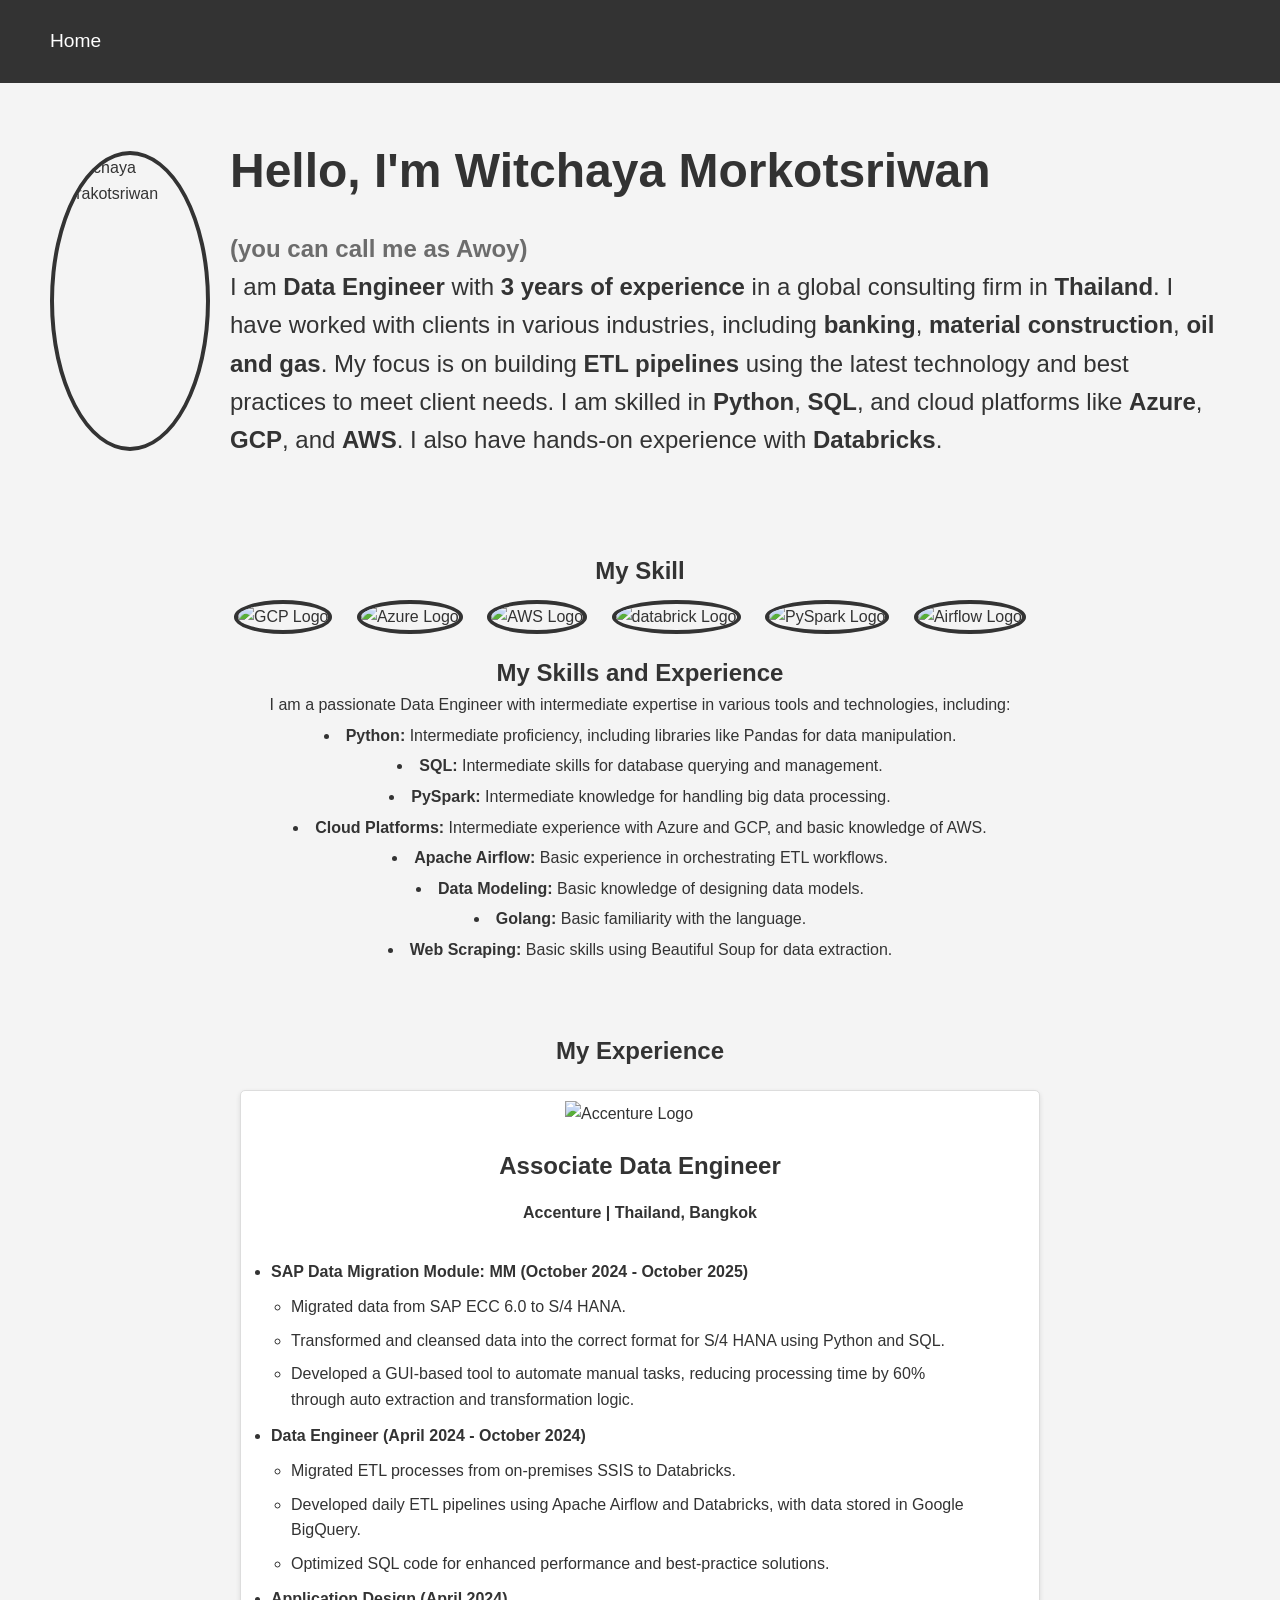
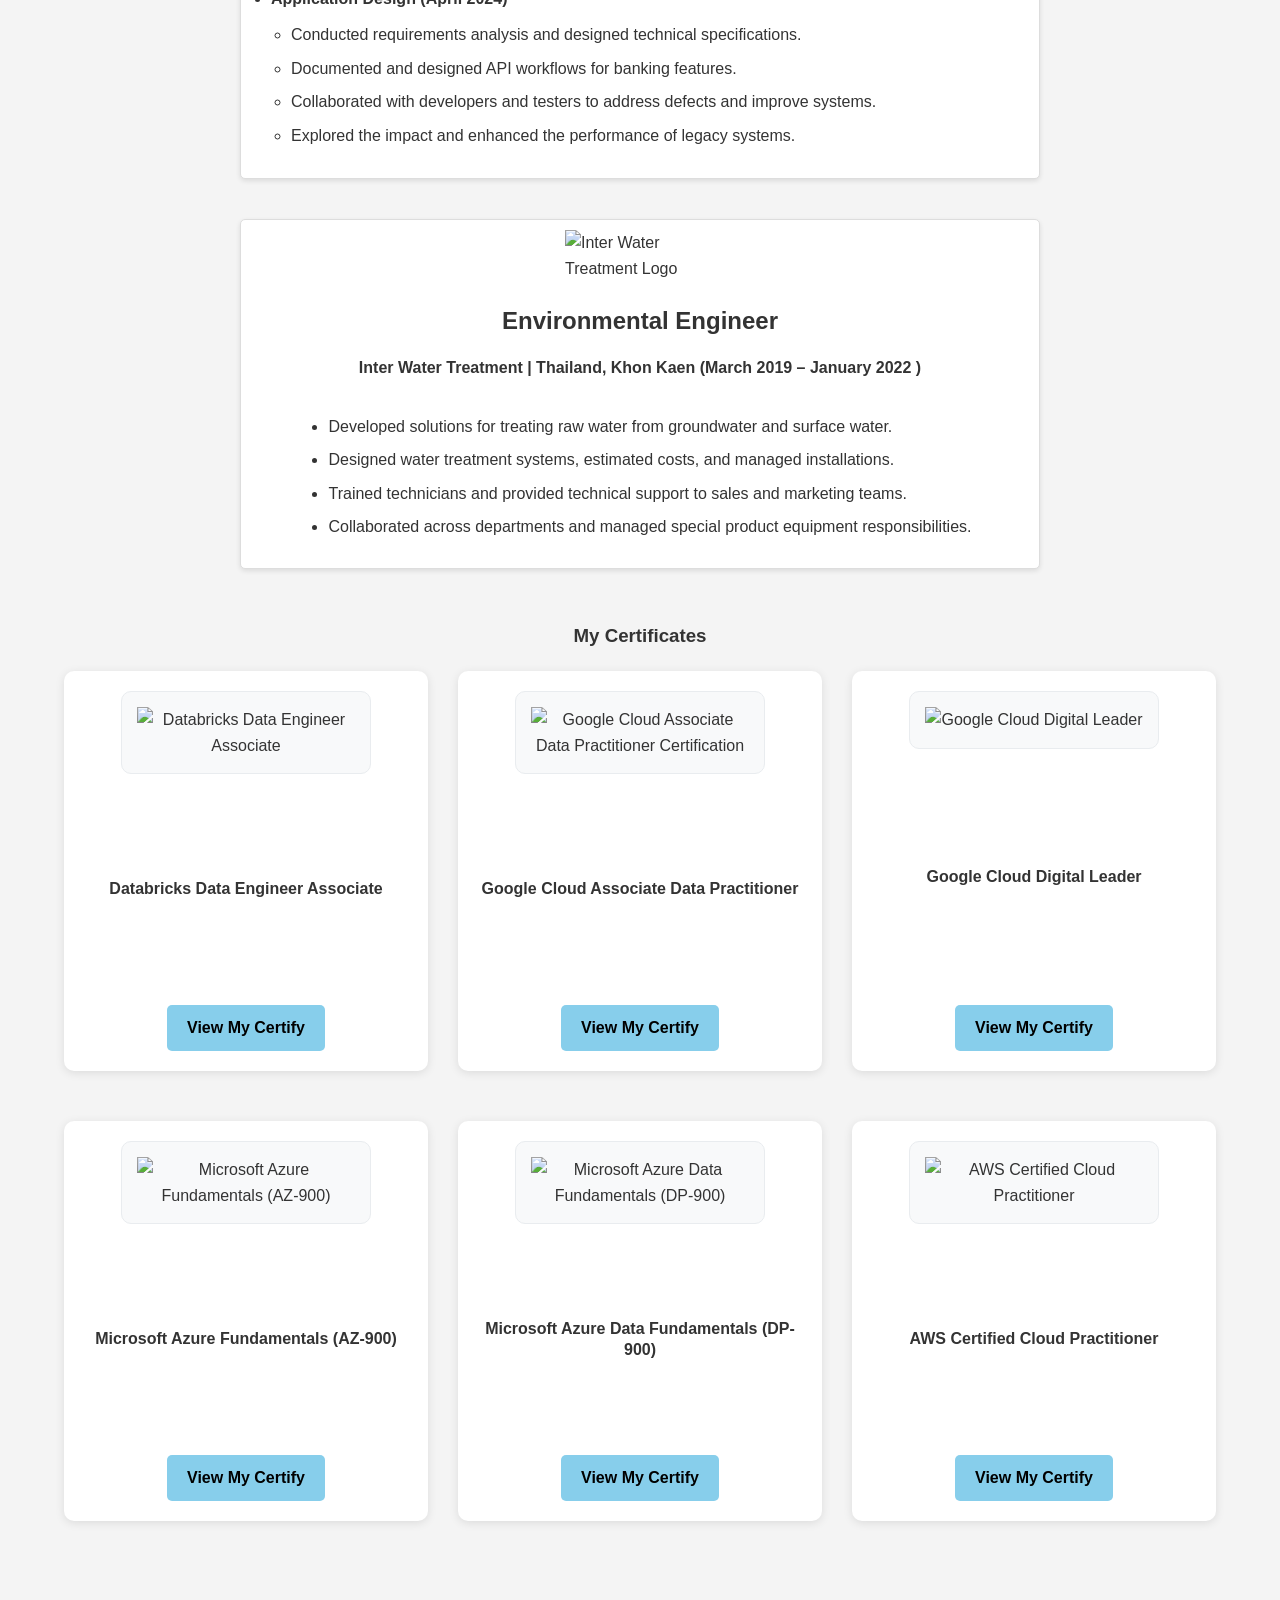
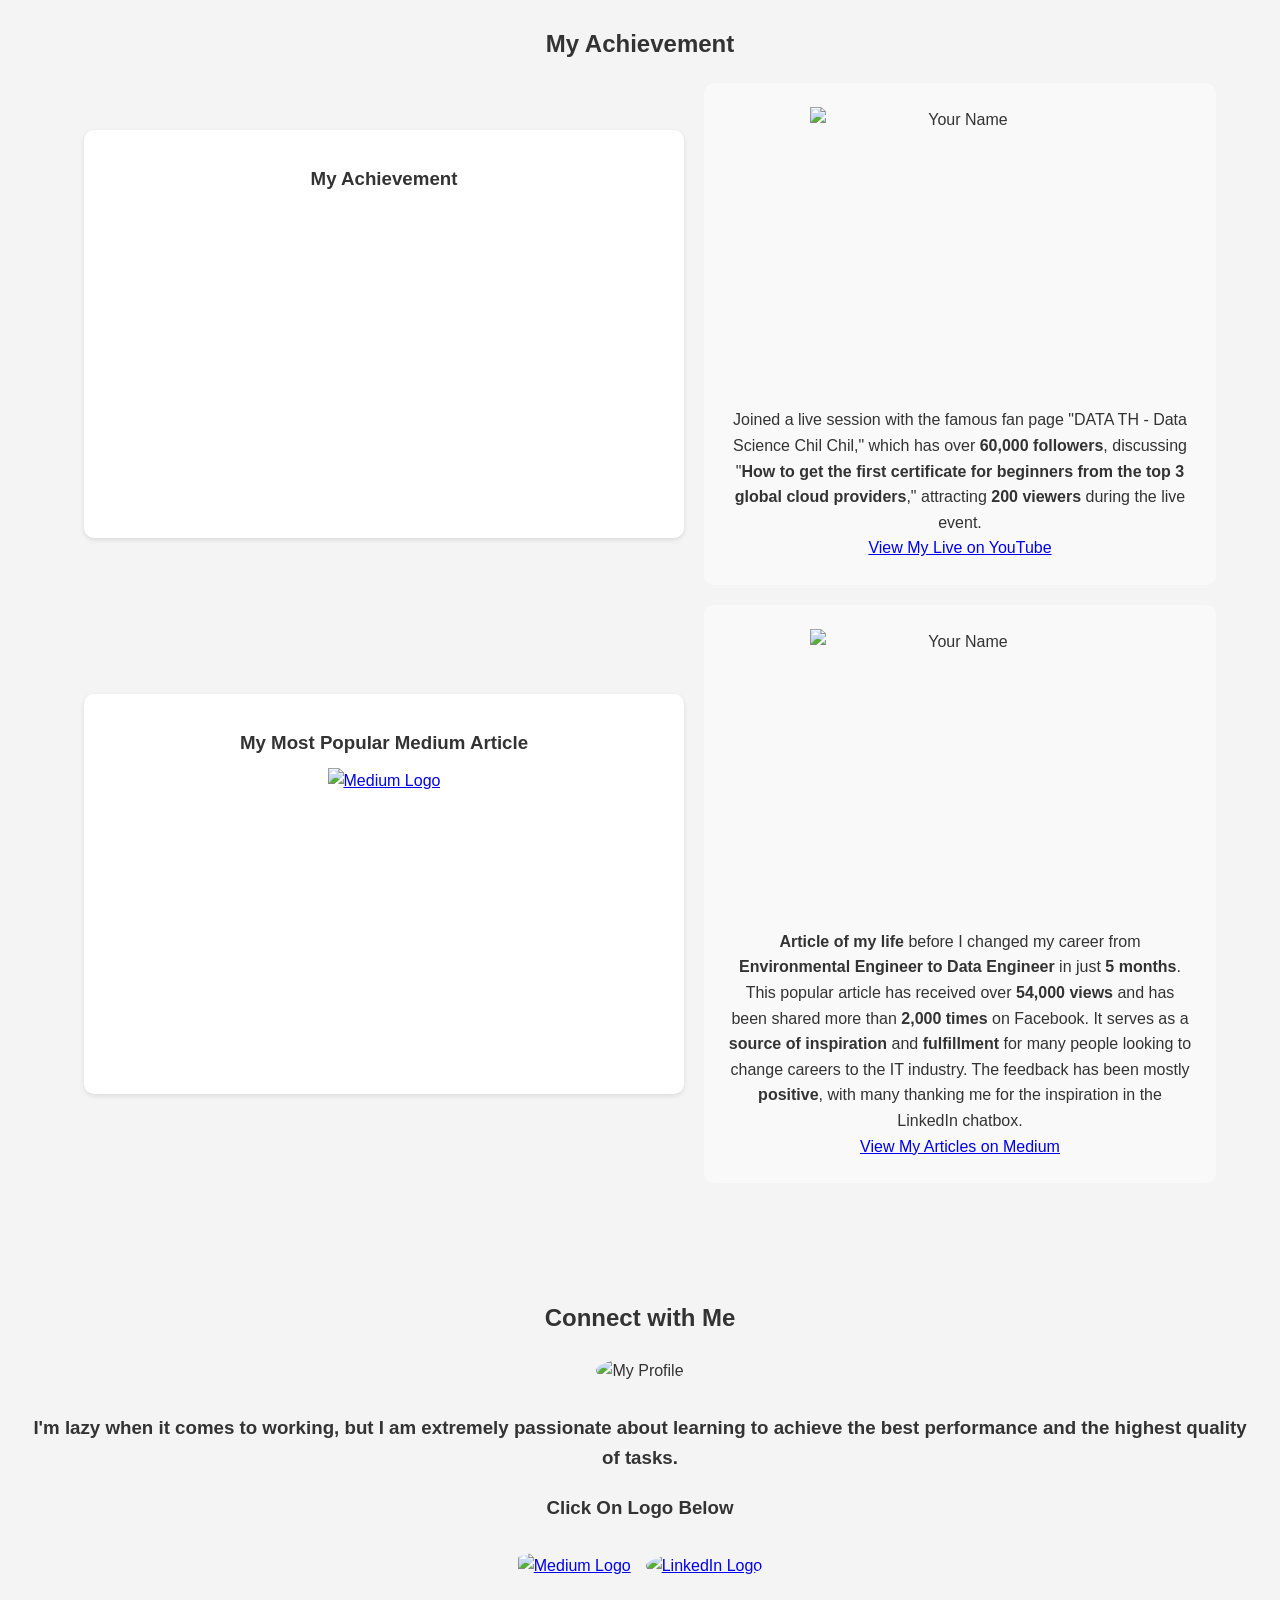
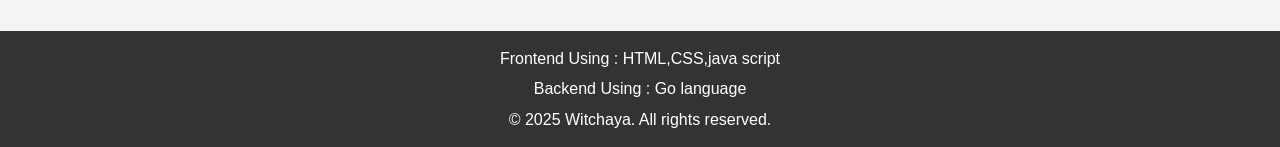
==== templates/index.html @ dbadf54a "Merge branch 'dev' of https://github.com/zzzawoyzzz/website_myportfolio into dev" ====
<!DOCTYPE html>
<html lang="en">
<head>
    <meta charset="UTF-8">
    <meta name="viewport" content="width=device-width, initial-scale=1.0">
    <link rel="stylesheet" href="/static/css/styles.css">
    <title>My Portfolio</title>
    <!-- All CSS has been moved to /static/css/styles.css for better organization -->




    </style>
</head>
<body>
    <header>
        <nav>
            <ul>
                <li><a href="/">Home</a></li>
            </ul>

        </nav>
    </header>

    <section id="home">
        <div class="profile-container">
            <img src="image/me.jpeg" alt="Witchaya Morakotsriwan" class="profile-picture">
            <div class="intro-text">
                <h1>Hello, I'm Witchaya Morkotsriwan</h1>
                <h2 class="nickname">(you can call me as <strong> Awoy</strong>)</h2>
                <div></div>
                <p>
                    I am <strong>Data Engineer</strong> with <strong>3 years of experience</strong> 
                    in a global consulting firm in <strong>Thailand</strong>. I have worked with clients in various industries, including <strong>banking</strong>, 
                    <strong>material construction</strong>, <strong>oil and gas</strong>. My focus is on building <strong>ETL pipelines</strong> 
                    using the latest technology and best practices to meet client needs. I am skilled in <strong>Python</strong>, <strong>SQL</strong>, 
                    and cloud platforms like <strong>Azure</strong>, <strong>GCP</strong>, and <strong>AWS</strong>. 
                    I also have hands-on experience with <strong>Databricks</strong>.
                </p>
            </div>
        </div>
    </section>

    <section id="skill">
        <h1 class="my_skill">My Skill</h1>
    
        <img src="image/GCP logo.webp" alt="GCP Logo" class="skill-picture">
        <img src="image/azure logo.webp" alt="Azure Logo" class="skill-picture">
        <img src="image/Aws logo2.jpeg" alt="AWS Logo" class="skill-picture">
        <img src="image/Databricks_logo.png" alt="databrick Logo" class="skill-picture">
        <img src="image/pyspark logo.png" alt="PySpark Logo" class="skill-picture">
        <img src="image/airflow.webp" alt="Airflow Logo" class="skill-picture">
        
        <div class="skill_text">
            <h2>My Skills and Experience</h2>
            <p>I am a passionate Data Engineer with intermediate expertise in various tools and technologies, including:</p>
                <li><strong>Python:</strong> Intermediate proficiency, including libraries like Pandas for data manipulation.</li>
                <li><strong>SQL:</strong> Intermediate skills for database querying and management.</li>
                <li><strong>PySpark:</strong> Intermediate knowledge for handling big data processing.</li>
                <li><strong>Cloud Platforms:</strong> Intermediate experience with Azure and GCP, and basic knowledge of AWS.</li>
                <li><strong>Apache Airflow:</strong> Basic experience in orchestrating ETL workflows.</li>
                <li><strong>Data Modeling:</strong> Basic knowledge of designing data models.</li>
                <li><strong>Golang:</strong> Basic familiarity with the language.</li>
                <li><strong>Web Scraping:</strong> Basic skills using Beautiful Soup for data extraction.</li>

        </div>
    </section>
    
    
        
    </section>
<!-- my exp -->
<section id="my_exp">
    <h2>My Experience</h2>
    <div class="exp-grid">
        <div class="exp-card">
            <img src="image/acn logo.png" alt="Accenture Logo" class="exp-picture">
            <h3>Associate Data Engineer</h3>
            <p><strong>Accenture | Thailand, Bangkok</strong></p>
            <ul>
                <li><strong>SAP Data Migration Module: MM (October 2024 - October 2025)</strong></li>
                <ul>
                    <li>Migrated data from SAP ECC 6.0 to S/4 HANA.</li>
                    <li>Transformed and cleansed data into the correct format for S/4 HANA using Python and SQL.</li>
                    <li>Developed a GUI-based tool to automate manual tasks, reducing processing time by 60% <br>through auto extraction and transformation logic.</li>
                </ul>
                <li><strong>Data Engineer (April 2024 - October 2024)</strong></li>
                <ul>
                    <li>Migrated ETL processes from on-premises SSIS to Databricks.</li>
                    <li>Developed daily ETL pipelines using Apache Airflow and Databricks, with data stored in Google BigQuery.</li>
                    <li>Optimized SQL code for enhanced performance and best-practice solutions.</li>
                </ul>
                <li><strong>Application Design (April 2024)</strong></li>
                <ul>
                    <li>Conducted requirements analysis and designed technical specifications.</li>
                    <li>Documented and designed API workflows for banking features.</li>
                    <li>Collaborated with developers and testers to address defects and improve systems.</li>
                    <li>Explored the impact and enhanced the performance of legacy systems.</li>
                </ul>
            </ul>
        </div>
        </div>
        <div class="exp-card">
            <img src="image/iwater2.webp" alt="Inter Water Treatment Logo" class="exp-picture">
            <h3>Environmental Engineer</h3>
            <p><strong>Inter Water Treatment | Thailand, Khon Kaen (March 2019 – January 2022 )</strong></p>
            <ul>
                <li>Developed solutions for treating raw water from groundwater and surface water.</li>
                <li>Designed water treatment systems, estimated costs, and managed installations.</li>
                <li>Trained technicians and provided technical support to sales and marketing teams.</li>
                <li>Collaborated across departments and managed special product equipment responsibilities.</li>
            </ul>
        </div>
    </div>

    
    <section id="certificate">
        <div>
            <h1 class="my_cert">My Certificates</h1>
        </div>
        <div class="certificate-grid">
            <div class="certificate-container"> 
                <img src="image/databrick badge2.png" alt="Databricks Data Engineer Associate" class="certificate-picture">
                <p><strong>Databricks Data Engineer Associate</strong></p>
                <a href="https://credentials.databricks.com/8050b1c6-df25-4182-9688-fb4915d0228f" class="cert-btn" target="_blank">View My Certify</a>
            </div>
            <div class="certificate-container"> 
                <img src="image/Associate Data Practitioner Certification.png" alt="Google Cloud Associate Data Practitioner Certification" class="certificate-picture">
                <p><strong>Google Cloud Associate Data Practitioner</strong></p>
                <a href="https://www.credly.com/badges/029ded0a-26df-4fbd-ad20-1bb6c2c61067/public_url" class="cert-btn" target="_blank">View My Certify</a>
            </div>
            <div class="certificate-container"> 
                <img src="image/GCP_badge-removebg-preview.png" alt="Google Cloud Digital Leader" class="certificate-picture">
                <p><strong>Google Cloud Digital Leader</strong></p>
                <a href="https://www.credly.com/badges/9c16a3b6-e470-4c88-bcd1-322e6b12f2b9/public_url" class="cert-btn" target="_blank">View My Certify</a>
            </div>
            <div class="certificate-container"> 
                <img src="image/azure badge.webp" alt="Microsoft Azure Fundamentals (AZ-900)" class="certificate-picture">
                <p><strong>Microsoft Azure Fundamentals (AZ-900)</strong></p>
                <a href="https://learn.microsoft.com/en-gb/users/witchayamorakotsriwan-1271/credentials/4cdc43dad005d20b?ref=https%3A%2F%2Fwww.linkedin.com%2F" class="cert-btn" target="_blank">View My Certify</a>
            </div>
            <div class="certificate-container"> 
                <img src="image/azure badge.webp" alt="Microsoft Azure Data Fundamentals (DP-900)" class="certificate-picture">
                <p><strong>Microsoft Azure Data Fundamentals (DP-900)</strong></p>
                <a href="https://learn.microsoft.com/en-us/users/WitchayaMorakotsriwan-1271/credentials/79DF76293FCDF7F5?ref=https%3A%2F%2Fwww.linkedin.com%2F" class="cert-btn" target="_blank">View My Certify</a>
            </div>
            <div class="certificate-container"> 
                <img src="image/aws badge.png" alt="AWS Certified Cloud Practitioner" class="certificate-picture">
                <p><strong>AWS Certified Cloud Practitioner</strong></p>
                <a href="https://www.credly.com/badges/3ef1469e-dcc7-40d7-9d30-0bdb0a1ecd10/public_url" class="cert-btn" target="_blank">View My Certify</a>
            </div>
        </div>
    </section>
    
    
    
    

    <section id="my_achievement">
        <h2>My Achievement</h2>
        <div class="project-grid">
            <div class="project-row">
                <div class="project-card">
                    <h3>My Achievement</h3>
                    <div class="video-container">
                        <iframe src="https://www.youtube.com/embed/C18QCjh6OIA?si=hHhG3yeIwKZR8KiH" title="YouTube video player" frameborder="0" allow="accelerometer; autoplay; clipboard-write; encrypted-media; gyroscope; picture-in-picture; web-share" referrerpolicy="strict-origin-when-cross-origin" allowfullscreen></iframe>
                    </div>
                </div>
                <div class="project-desc">
                    <img src="image/cloud live cover.webp" alt="Your Name" class="certificate-picture-small">
                    <p>Joined a live session with the famous fan page "DATA TH - Data Science Chil Chil," which has over <strong>60,000 followers</strong>, discussing "<strong>How to get the first certificate for beginners from the top 3 global cloud providers</strong>," attracting <strong>200 viewers</strong> during the live event.</p>
                    <a href="https://www.youtube.com/watch?v=C18QCjh6OIA&si=hHhG3yeIwKZR8KiH" target="_blank">View My Live on YouTube</a>
                </div>
            </div>
        </div>
        <div class="project-row">
            <div class="project-card">
                <h3>My Most Popular Medium Article</h3>
                <div class="medium-logo-container">
                    <a href="https://medium.com/road-to-data-engineer-student-blogs/5-เดือน-ย้ายสายงานจากวิศวกรสิ่งแวดล้อมไปเป็น-data-engineer-668790718eb6" target="_blank">
                        <img src="image/profile in medium.jpg" alt="Medium Logo" class="medium-logo">
                    </a>
                </div>
            </div>
            <div class="project-desc">
                <img src="image/Medium_(website)-Logo.wine.png" alt="Your Name" class="certificate-picture-small">
                <p><strong>Article of my life</strong> before I changed my career from <strong>Environmental Engineer to Data Engineer</strong> in just <strong>5 months</strong>. This popular article has received over <strong>54,000 views</strong> and has been shared more than <strong>2,000 times</strong> on Facebook. It serves as a <strong>source of inspiration</strong> and <strong>fulfillment</strong> for many people looking to change careers to the IT industry. The feedback has been mostly <strong>positive</strong>, with many thanking me for the inspiration in the LinkedIn chatbox.</p>
                <a href="https://medium.com/road-to-data-engineer-student-blogs/5-เดือน-ย้ายสายงานจากวิศวกรสิ่งแวดล้อมไปเป็น-data-engineer-668790718eb6" target="_blank">View My Articles on Medium</a>
            </div>
        </div>
    </section>
    
</section>

<section id="contact">
    <!-- Links to Other Websites with Logos -->
    <div class="contact-links">
        <h2>Connect with Me</h2>
        <a target="_blank">
            <img src="image/1673369270465.jpeg" alt="My Profile" class="profile-icon">
        </a>
        <h3>I'm lazy when it comes to working, but I am extremely passionate about learning to achieve the best performance and the highest quality of tasks.</h3>
        <h3>Click On Logo Below</h3>
        <ul>
            <li class="social-container">
                
                <!-- Medium logo -->
                <a href="https://www.youtube.com/@awoystorage9936" target="_blank">
                    <img src="image/youtube_social_circle_red.png" alt="Medium Logo" class="icon">
                </a>
                <!-- LinkedIn logo -->
                <a href="https://www.linkedin.com/in/witchaya-m/" target="_blank">
                    <img src="image/linkedin.png" alt="LinkedIn Logo" class="linkedin-logo">
                </a>

            </li>
        </ul>
    </div>
</section>

<footer>
    <p>Frontend Using : HTML,CSS,java script </p>
    <p>Backend Using : Go language</p>
    <p>&copy; 2025 Witchaya. All rights reserved.</p>
</footer>

    <script>
// from js

//from
        function isInViewport(element) {
            const rect = element.getBoundingClientRect();
            return (
                rect.top >= 0 && rect.bottom <= (window.innerHeight || document.documentElement.clientHeight)
            );
        }

        // Function to add the fade-in class
        function fadeInOnScroll() {
            const profileContainer = document.querySelector('.profile-container');
            const profilePicture = profileContainer.querySelector('.profile-picture');
            const introText = profileContainer.querySelector('.intro-text');

            if (isInViewport(profileContainer)) {
                profilePicture.classList.add('fade-in');
                introText.classList.add('fade-in');
            }
        }

// Event listener for scroll event
window.addEventListener('scroll', fadeInOnScroll);

// Call the function on page load
document.addEventListener('DOMContentLoaded', fadeInOnScroll);


// Function to check if the element is in viewport
function isInViewport(element) {
    const rect = element.getBoundingClientRect();
    return (
        rect.top >= 0 &&
        rect.left >= 0 &&
        rect.bottom <= (window.innerHeight || document.documentElement.clientHeight) &&
        rect.right <= (window.innerWidth || document.documentElement.clientWidth)
    );
}

// Function to check if an element is in the viewport
function isInViewport(element) {
    const rect = element.getBoundingClientRect();
    return (
        rect.top >= 0 &&
        rect.left >= 0 &&
        rect.bottom <= (window.innerHeight || document.documentElement.clientHeight) &&
        rect.right <= (window.innerWidth || document.documentElement.clientWidth)
    );
}
// Function to check if an element is in the viewport
function isInViewport(element) {
    const rect = element.getBoundingClientRect();
    return (
        rect.top >= 0 &&
        rect.left >= 0 &&
        rect.bottom <= (window.innerHeight || document.documentElement.clientHeight) &&
        rect.right <= (window.innerWidth || document.documentElement.clientWidth)
    );
}

// Function to check if an element is in the viewport
function isInViewport(element) {
    const rect = element.getBoundingClientRect();
    return (
        rect.top >= 0 &&
        rect.left >= 0 &&
        rect.bottom <= (window.innerHeight || document.documentElement.clientHeight) &&
        rect.right <= (window.innerWidth || document.documentElement.clientWidth)
    );
}

// Add fade-in effect on scroll
window.addEventListener('scroll', function() {
    const skillTitle = document.querySelector('.my_skill');
    const skillImages = document.querySelectorAll('.skill-picture');
    const skillText = document.querySelector('.skill_text');
    const skillListItems = document.querySelectorAll('.skill_text ul li');

    // Add fade-in class if in viewport
    if (isInViewport(skillTitle)) {
        skillTitle.classList.add('fade-in');
    }

    skillImages.forEach(image => {
        if (isInViewport(image)) {
            image.classList.add('fade-in');
        }
    });

    if (isInViewport(skillText)) {
        skillText.classList.add('fade-in');
    }

    skillListItems.forEach(item => {
        if (isInViewport(item)) {
            item.classList.add('fade-in');
        }
    });
});






function isInViewport(element) {
    const rect = element.getBoundingClientRect();
    return (
        rect.top >= 0 &&
        rect.left >= 0 &&
        rect.bottom <= (window.innerHeight || document.documentElement.clientHeight) &&
        rect.right <= (window.innerWidth || document.documentElement.clientWidth)
    );
}


document.addEventListener("DOMContentLoaded", function() {
    const projectRows = document.querySelectorAll('.project-row');

    function fadeInElements() {
        projectRows.forEach(row => {
            const rect = row.getBoundingClientRect();
            if (rect.top < window.innerHeight && rect.bottom >= 0) {
                row.classList.add('fade-in'); // Add fade-in class when in viewport
            }
        });
    }

    // Initial check
    fadeInElements();

    // Check on scroll
    window.addEventListener('scroll', fadeInElements);
});

// Function to check if element is in the viewport
function isInViewport(element) {
    const rect = element.getBoundingClientRect();
    return (
        rect.top >= 0 &&
        rect.left >= 0 &&
        rect.bottom <= (window.innerHeight || document.documentElement.clientHeight) &&
        rect.right <= (window.innerWidth || document.documentElement.clientWidth)
    );
}

document.addEventListener("DOMContentLoaded", function () {
        const fadeElements = document.querySelectorAll('.exp-card');

        function fadeInOnScroll() {
            fadeElements.forEach(element => {
                const elementPosition = element.getBoundingClientRect().top;
                const screenPosition = window.innerHeight;

                if (elementPosition < screenPosition) {
                    element.classList.add('visible');
                }
            });
        }

        window.addEventListener('scroll', fadeInOnScroll);
        fadeInOnScroll(); // Initial check in case elements are already in view
    });
    
// Fade-in effect on scroll
window.addEventListener('scroll', function() {
    const certificates = document.querySelectorAll('.certificate-container');
    const certificateTitle = document.querySelector('.my_cert'); // Target the certificate title
    
    // Apply fade-in to the h1 when in viewport
    if (isInViewport(certificateTitle)) {
        certificateTitle.classList.add('fade-in');
    }

    certificates.forEach(certificate => {
        if (isInViewport(certificate)) {
            certificate.classList.add('fade-in');
        }
    });
});

// Trigger fade-in for elements already in view when the page loads
window.addEventListener('load', function() {
    const certificates = document.querySelectorAll('.certificate-container');
    const certificateTitle = document.querySelector('.my_cert'); // Target the certificate title
    
    // Apply fade-in to the h1 when in viewport
    if (isInViewport(certificateTitle)) {
        certificateTitle.classList.add('fade-in');
    }

    certificates.forEach(certificate => {
        if (isInViewport(certificate)) {
            certificate.classList.add('fade-in');
        }
    });
});

// Function to check if the element is in the viewport
function isInViewport(element) {
    const rect = element.getBoundingClientRect();
    return (
        rect.top >= 0 &&
        rect.left >= 0 &&
        rect.bottom <= (window.innerHeight || document.documentElement.clientHeight) &&
        rect.right <= (window.innerWidth || document.documentElement.clientWidth)
    );
}

function isInViewport(element) {
    const rect = element.getBoundingClientRect();
    return (
        rect.top >= 0 &&
        rect.left >= 0 &&
        rect.bottom <= (window.innerHeight || document.documentElement.clientHeight) &&
        rect.right <= (window.innerWidth || document.documentElement.clientWidth)
    );
}

// Function to handle scroll and apply the transition
window.addEventListener('scroll', function() {
    const linkedinIcon = document.querySelector('.icon');
    const linkedinLogo = document.querySelector('.linkedin-logo');

    console.log('Scroll event fired'); // Debugging line

    // Check if the contact section is in the viewport
    if (isInViewport(linkedinIcon)) {
        console.log('Icon is in viewport'); // Debugging line
        linkedinIcon.classList.add('move-left');
        linkedinLogo.classList.add('move-right');
        linkedinIcon.classList.add('visible');
        linkedinLogo.classList.add('visible');
    } else {
        console.log('Icon is NOT in viewport'); // Debugging line
        linkedinIcon.classList.remove('move-left');
        linkedinLogo.classList.remove('move-right'); // Ensure you remove this class
        linkedinLogo.classList.remove('visible');
        linkedinIcon.classList.remove('visible');
    }
});



    </script>
</body>
</html>
---- static/css/styles.css ----
/* Basic styles - keeping minimal for compatibility */
* {
    margin: 0;
    padding: 0;
    box-sizing: border-box;
}

body {
    font-family: Arial, sans-serif;
    line-height: 1.6;
    background-color: #f4f4f4;
    color: #333;
}

header {
    background-color: #333;
    color: #fff;
    padding: 1rem 0;
    text-align: center;
    position: sticky;
    top: 0;
    z-index: 1000; 
}

nav {
    display: flex;
    justify-content: space-between;
    align-items: center;
    padding: 0 20px;
}

nav ul {
    list-style: none;
    display: flex;
}

nav ul li {
    display: inline;
    margin: 0 10px;
}

nav ul li a {
    color: #fff;
    text-decoration: none;
    font-size: 1.2rem;
}

/* Footer styles */
footer {
    background-color: #333;
    color: #fff;
    text-align: center;
    padding: 10px 0;
    position: relative;
    bottom: 0;
    width: 100%;
    box-sizing: border-box;
    margin: 0;
}

footer p {
    margin: 5px 0;
}

/* Section styles */
section {
    padding: 2rem;
    text-align: center;
    width: 100%;
    box-sizing: border-box;
}

/* Experience section styles */
.exp-grid {
    display: flex;
    flex-direction: column;
    gap: 20px;
    align-items: center;
    margin: 20px auto;
    max-width: 1200px;
}

.exp-card {
    background: white;
    padding: 20px;
    border: 1px solid #ddd;
    border-radius: 10px;
    box-shadow: 0 2px 5px rgba(0,0,0,0.1);
    width: 100%;
    max-width: 800px;
    margin: 0 auto 20px auto;
    text-align: left;
    box-sizing: border-box;
}

.exp-picture {
    width: 150px;
    height: auto;
    margin-bottom: 15px;
    display: block;
    margin-left: auto;
    margin-right: auto;
}

.exp-card h3 {
    text-align: center;
    margin-bottom: 15px;
    color: #333;
    font-size: 1.5rem;
}

.exp-card p {
    margin-bottom: 15px;
    font-weight: bold;
}

.exp-card ul {
    padding-left: 20px;
    margin: 10px 0;
}

.exp-card li {
    margin: 8px 0;
    line-height: 1.6;
}

/* Experience card animation */
.exp-card {
    opacity: 0;
    transform: translateY(20px);
    transition: opacity 1s ease-out, transform 0.6s ease-out;
}

.exp-card.visible {
    opacity: 1;
    transform: translateY(0);
}

/* Certificate section styles */
#certificate {
    padding: 2rem;
    text-align: center;
}

.certificate-grid {
    display: grid;
    grid-template-columns: repeat(3, 1fr);
    gap: 30px;
    max-width: 1200px;
    margin: 0 auto;
    padding: 20px 0;
}

.certificate-container {
    display: flex;
    flex-direction: column;
    align-items: center;
    justify-content: space-between;
    background: white;
    padding: 20px;
    border-radius: 10px;
    box-shadow: 0 2px 10px rgba(0,0,0,0.1);
    transition: transform 0.3s ease, box-shadow 0.3s ease;
    opacity: 0;
    transform: translateY(20px);
    transition: opacity 1s ease-out, transform 0.6s ease-out;
    height: 400px;
    min-height: 400px;
}

.certificate-container:hover {
    transform: translateY(-5px);
    box-shadow: 0 4px 20px rgba(0,0,0,0.15);
}

.certificate-container.fade-in {
    opacity: 1;
    transform: translateY(0);
}

.certificate-picture {
    width: 150px;
    height: 150px;
    object-fit: scale-down;
    object-position: center;
    margin-bottom: 15px;
    border-radius: 10px;
    flex-shrink: 0;
    background: #f8f9fa;
    padding: 15px;
    box-sizing: border-box;
    border: 1px solid #e9ecef;
}

.certificate-container p {
    text-align: center;
    margin: 15px 0;
    font-weight: bold;
    font-size: 1rem;
    flex-grow: 1;
    display: flex;
    align-items: center;
    justify-content: center;
    line-height: 1.3;
}

.cert-btn {
    display: inline-block;
    margin-top: auto;
    padding: 12px 24px;
    background-color: #87CEEB;
    color: black;
    text-align: center;
    border-radius: 5px;
    text-decoration: none;
    font-weight: bold;
    transition: background-color 0.3s ease;
    flex-shrink: 0;
    align-self: center;
}

.cert-btn:hover {
    background-color: rgb(5, 120, 196);
    color: white;
}



section {
    padding: 2rem;
    text-align: center;
}

h1, h2 {
    color: #333;
}

.project-grid {
    display: block;          /* Set display to block for vertical layout */
    margin: 0 auto;         /* Center the grid in the container */
}

.project-row {
    display: flex;           /* Enable flexbox for each project row */
    align-items: center;     /* Center items vertically */
    margin: 1rem 0;         /* Add vertical space between rows */
    opacity: 0;             /* Start with hidden */
    transform: translateY(20px); /* Start slightly below */
    transition: opacity 1s ease-out, transform 1s ease-out; /* Transition effect */
}

/* Class to apply when the project row is in the viewport */
.fade-in {
    opacity: 1;
    transform: translateY(0); /* Return to original position */
}

.project-card {
    background-color: #fff;
    padding: 1.5rem;        /* Maintain padding for inner content */
    border-radius: 10px;
    box-shadow: 0 2px 5px rgba(0,0,0,0.1);
    width: 40%;             /* Set width to 40% for the card */
    min-width: 600px;       /* Optional: Set a maximum width for the cards */
    min-height: 400px;
    margin-right: 20px;     /* Space between card and description */
}

.project-desc {
    width: 60%;             /* Set width to 60% for the description */
    padding: 1.5rem;        /* Optional padding for description */
    background-color: #f9f9f9; /* Optional background color */
    min-height: 450px;
    border-radius: 10px;    /* Optional border radius */
}




footer {
    background-color: #333;
    color: #fff;
    text-align: center;
    padding: 10px 0;
    position: relative;
    bottom: 0;
    width: 100%;
    box-sizing: border-box;
    margin: 0;
}


/* Style the home section */
#home {
    padding: 50px;
    display: flex;
    align-items: center;
    justify-content: space-between;
    text-align: left;
    background-color: #f4f4f4;
}

/* Container for the profile picture and text */
.profile-container {
    display: flex;
    align-items: center;
}

/* Style the circular profile picture */
.profile-picture {
    width: 300px;
    height: 300px;
    border-radius: 50%;  /* Makes the image circular */
    object-fit: cover;   /* Ensures the image fits inside the circle */
    margin-right: 20px;  /* Space between image and text */
    border: 4px solid #333;  /* Optional: Add a border around the circle */
}

/* Style for the intro text */
.intro-text {
    max-width: 1000px;  /* Limits the width of the text block */
}

.intro-text h1 {
    font-size: 3rem;
    margin-bottom: 20px;
}

.intro-text p {
    font-size: 1.5rem;
    margin-bottom: 10px;
}

/* Style the call-to-action button */
.cta {
    padding: 10px 20px;
    margin: 10px;
    background-color: #007BFF;
    color: #fff;
    text-decoration: none;
}

.cta:hover {
    background-color: #0056b3;
}

/* Responsive Design for Mobile Devices */
@media screen and (max-width: 768px) {
    /* Reset body and html for mobile */
    html, body {
        width: 100%;
        overflow-x: hidden;
        margin: 0;
        padding: 0;
    }
    
    /* Ensure all sections fit within viewport */
    section {
        width: 100%;
        max-width: 100vw;
        box-sizing: border-box;
        overflow-x: hidden;
    }
    
    #my_exp, #certificate, #my_achievement, #contact {
        width: 100%;
        margin: 0;
        padding: 1rem 10px;
        box-sizing: border-box;
    }
    
    /* Home section adjustments */
    #home {
        padding: 20px;
        flex-direction: column;
        text-align: center;
        width: 100%;
        box-sizing: border-box;
    }
    
    /* Profile container - stack vertically on mobile */
    .profile-container {
        flex-direction: column;
        align-items: center;
        text-align: center;
    }
    
    /* Profile picture - smaller on mobile */
    .profile-picture {
        width: 200px;
        height: 200px;
        margin-right: 0;
        margin-bottom: 20px;
    }
    
    /* Intro text adjustments */
    .intro-text {
        max-width: 100%;
    }
    
    .intro-text h1 {
        font-size: 2rem;
        margin-bottom: 15px;
    }
    
    .intro-text h2 {
        font-size: 1.2rem;
        margin-bottom: 15px;
    }
    
    .intro-text p {
        font-size: 1rem;
        line-height: 1.5;
        margin-bottom: 15px;
    }
    
    /* Header and navigation adjustments */
    header {
        width: 100%;
        padding: 0.5rem 0;
        margin: 0;
        box-sizing: border-box;
    }
    
    nav {
        padding: 0 10px;
        width: 100%;
        box-sizing: border-box;
    }
    
    nav ul {
        margin: 0;
        padding: 0;
        justify-content: center;
    }
    
    nav ul li {
        margin: 0 5px;
    }
    
    nav ul li a {
        font-size: 1rem;
    }
    
    /* Footer adjustments */
    footer {
        width: 100%;
        padding: 15px 10px;
        margin: 0;
        box-sizing: border-box;
    }
    
    footer p {
        font-size: 0.9rem;
        margin: 5px 0;
    }
    
    /* Experience section adjustments */
    .exp-grid {
        width: 100%;
        margin: 0;
        padding: 0 10px;
        box-sizing: border-box;
    }
    
    .exp-card {
        width: 100%;
        max-width: 350px;
        margin: 0 auto 20px auto;
        padding: 15px;
        box-sizing: border-box;
    }
    
    .exp-picture {
        width: 120px;
        height: auto;
    }
    
    /* Project cards adjustments */
    .project-row {
        flex-direction: column;
        align-items: center;
        margin: 10px 0;
    }
    
    .project-card {
        width: 100%;
        min-width: auto;
        max-width: 350px;
        margin: 0 10px 20px 10px;
        box-sizing: border-box;
    }
    
    .project-desc {
        width: 100%;
        max-width: 350px;
        min-width: auto;
        min-height: auto;
        margin: 0 10px;
        box-sizing: border-box;
    }
    
    /* Certificate adjustments */
    .certificate-container {
        width: 100%;
        max-width: 350px;
        margin: 0 auto 20px auto;
        padding: 15px;
        box-sizing: border-box;
        height: auto;
        min-height: 350px;
    }
    
    .certificate-picture {
        width: 150px;
        height: 150px;
        object-fit: scale-down;
        object-position: center;
        background: #f8f9fa;
        padding: 15px;
        box-sizing: border-box;
        border: 1px solid #e9ecef;
    }
    
    .medium-logo {
        width: 100%;
        max-width: 300px;
        height: auto;
    }
    
    /* Section padding adjustments */
    section {
        padding: 1rem;
    }
}

/* =========================
   ANIMATION & FADE EFFECTS
   ========================= */

/* Global fade-in class */
.fade-in {
    opacity: 1 !important;
    transform: translateY(0) !important;
}

/* Initial hidden state for animated elements */
.profile-picture,
.intro-text,
.my_skill,
.skill-picture,
.skill_text ul li,
.exp-card,
.certificate-container,
.project-row {
    opacity: 0;
    transform: translateY(20px);
    transition: opacity 1s ease-out, transform 0.6s ease-out;
}

/* Profile picture specific animations */
.profile-picture {
    transition: opacity 2.5s ease-out, transform 0.6s ease-out;
}

/* Skill elements */
.skill-picture {
    width: 150px;
    height: 150px;
    border-radius: 50%;
    object-fit: cover;
    margin-right: 20px;
    margin-bottom: 20px;
    border: 4px solid rgb(51, 51, 51);
}

.skill_text ul {
    padding-left: 20px;
    margin-top: 10px;
    margin-bottom: 10px;
}

.skill_text li {
    margin: 5px 0;
    list-style-position: inside;
}

/* Experience grid and cards */
.exp-grid {
    display: flex;
    flex-direction: column;
    gap: 10px;
    align-items: center;
    min-height: 50vh;
    justify-content: center;
}

.exp-card {
    background: white;
    padding: 10px;
    border: 1px solid #ddd;
    border-radius: 5px;
    text-align: left;
    display: flex;
    flex-direction: column;
    align-items: center;
}

.exp-card.visible {
    opacity: 1;
    transform: translateY(0);
}

.exp-picture {
    width: 150px;
    height: auto;
    margin-bottom: 10px;
    display: block;
}

/* Certificate styles */
.certificate-container {
    display: flex;
    flex-direction: column;
    align-items: center;
    justify-content: center;
    margin-bottom: 20px;
}

.certificate-picture {
    width: 250px;
    height: 250px;
    margin-bottom: 10px;
    border-radius: 10px;
    max-width: 500px;
    height: auto;
}

.certificate-picture-small {
    width: 300px;
    height: 300px;
    object-fit: cover;
}

.medium-logo {
    width: 600px;
    height: auto;
    object-fit: contain;
}

.cert-btn {
    display: inline-block;
    margin-top: 10px;
    padding: 10px 20px;
    background-color: #87CEEB;
    color: black;
    text-align: center;
    border-radius: 5px;
    text-decoration: none;
    font-weight: bold;
    transition: background-color 0.3s ease;
}

.cert-btn:hover {
    background-color: rgb(5, 120, 196);
}

/* Project achievements */
#my_achievement {
    text-align: center;
}

.project-row {
    display: flex;
    justify-content: center;
    margin: 20px 0;
}

.project-card {
    flex: 1;
    max-width: 400px;
    margin: 0 20px;
}

.project-desc {
    flex: 1;
    min-width: 400px;
    display: flex;
    flex-direction: column;
    justify-content: center;
    align-items: center;
}

/* Contact section */
#contact {
    text-align: center;
}

.contact-links {
    display: flex;
    flex-direction: column;
    align-items: center;
}

.contact-links h2 {
    margin-bottom: 20px;
}

.contact-links ul {
    list-style-type: none;
    padding: 0;
}

.profile-icon {
    width: 150px;
    height: 150px;
    border-radius: 50%;
    object-fit: cover;
    margin-bottom: 20px;
    transition: transform 1s ease, opacity 1s ease;
}

.icon {
    width: 80px;
    height: 80px;
    border-radius: 20%;
    object-fit: cover;
    transition: transform 1s ease, opacity 1s ease;
    margin: 5px;
}

.linkedin-logo {
    width: 80px;
    height: 80px;
    border-radius: 50%;
    object-fit: cover;
    transition: transform 1s ease, opacity 1s ease;
    margin: 5px;
}

.social-container {
    display: flex;
    justify-content: center;
    align-items: center;
    gap: 5px;
}

.linkedin-logo {
    opacity: 0;
    transform: translateX(20px);
}

.icon.move-left {
    transform: translateX(-10px);
}

.linkedin-logo.move-right {
    transform: translateX(50px);
}

.icon.visible,
.linkedin-logo.visible {
    opacity: 1;
    transform: translateX(0);
}

/* Responsive YouTube iframe */
.video-container {
    position: relative;
    width: 100%;
    height: 0;
    padding-bottom: 56.25%; /* 16:9 aspect ratio */
    overflow: hidden;
    border-radius: 10px;
}

.video-container iframe {
    position: absolute;
    top: 0;
    left: 0;
    width: 100%;
    height: 100%;
    border: 0;
}

/* =========================
   UTILITY CLASSES
   ========================= */

/* Typography utilities */
.my_skill {
    margin-bottom: 10px;
}

.nickname {
    opacity: 0.7;
    color: #333;
}

/* List and content styling */
h3 {
    margin: 10px 0;
}

ul {
    padding-left: 20px;
    margin: 10px 0;
}

li {
    margin: 5px 0;
    padding-left: 0;
    text-indent: 0;
}

ul ul {
    padding-left: 20px;
}

.certificate-container p {
    text-align: center;
    margin: 0;
}

.medium-logo-container {
    display: flex;
    justify-content: center;
    margin-bottom: 10px;
}

/* Extra small devices (iPhone SE, etc.) */
@media screen and (max-width: 480px) {
    html, body {
        width: 100%;
        overflow-x: hidden;
    }
    
    header {
        padding: 0.3rem 0;
    }
    
    nav {
        padding: 0 5px;
    }
    
    nav ul li a {
        font-size: 0.9rem;
    }
    
    footer {
        width: 100%;
        padding: 10px 5px;
        margin: 0;
        box-sizing: border-box;
    }
    
    footer p {
        font-size: 0.8rem;
        margin: 3px 0;
    }
    
    #home {
        padding: 15px;
    }
    
    .profile-picture {
        width: 150px;
        height: 150px;
    }
    
    .intro-text h1 {
        font-size: 1.5rem;
    }
    
    .intro-text h2 {
        font-size: 1rem;
    }
    
    .intro-text p {
        font-size: 0.9rem;
    }
    
    /* Experience section for very small screens */
    .exp-grid {
        padding: 0 5px;
    }
    
    .exp-card {
        max-width: 300px;
        padding: 10px;
    }
    
    .exp-picture {
        width: 100px;
    }
    
    /* Project cards for very small screens */
    .project-card {
        max-width: 300px;
        margin: 0 5px 15px 5px;
    }
    
    .project-desc {
        max-width: 300px;
        margin: 0 5px;
    }
    
    .certificate-container {
        max-width: 300px;
        padding: 5px;
    }
    
    .certificate-picture {
        width: 150px;
        height: 150px;
        object-fit: scale-down;
        object-position: center;
        background: #f8f9fa;
        padding: 15px;
        box-sizing: border-box;
        border: 1px solid #e9ecef;
    }
    
    .medium-logo {
        max-width: 250px;
    }
}

/* =========================
   MOBILE HEADER & FOOTER FIX
   ========================= */

/* Ensure full width on all screen sizes */
html, body {
    width: 100%;
    overflow-x: hidden;
    margin: 0;
    padding: 0;
}

/* Header full width fix */
header {
    width: 100%;
    margin: 0;
    box-sizing: border-box;
}

nav {
    width: 100%;
    box-sizing: border-box;
}

/* Footer full width fix */
footer {
    width: 100%;
    margin: 0;
    box-sizing: border-box;
}

/* Mobile specific header/footer fixes */
@media screen and (max-width: 768px) {
    html, body {
        width: 100% !important;
        overflow-x: hidden !important;
        margin: 0 !important;
        padding: 0 !important;
    }
    
    header {
        width: 100% !important;
        padding: 0.5rem 0 !important;
        margin: 0 !important;
        box-sizing: border-box !important;
    }
    
    nav {
        padding: 0 10px !important;
        width: 100% !important;
        box-sizing: border-box !important;
    }
    
    nav ul {
        margin: 0 !important;
        padding: 0 !important;
        justify-content: center !important;
    }
    
    nav ul li {
        margin: 0 5px !important;
    }
    
    nav ul li a {
        font-size: 1rem !important;
    }
    
    footer {
        width: 100% !important;
        padding: 15px 10px !important;
        margin: 0 !important;
        box-sizing: border-box !important;
    }
    
    footer p {
        font-size: 0.9rem !important;
        margin: 5px 0 !important;
    }
    
    /* Experience cards mobile styling */
    .exp-grid {
        gap: 15px !important;
        margin: 15px auto !important;
        padding: 0 10px !important;
    }
    
    .exp-card {
        width: 100% !important;
        max-width: 100% !important;
        margin: 0 0 15px 0 !important;
        padding: 15px !important;
    }
    
    .exp-picture {
        width: 120px !important;
        margin-bottom: 10px !important;
    }
    
    .exp-card h3 {
        font-size: 1.3rem !important;
        margin-bottom: 10px !important;
    }
    
    /* Certificate grid mobile styling */
    .certificate-grid {
        grid-template-columns: repeat(2, 1fr) !important;
        gap: 20px !important;
        padding: 15px 10px !important;
    }
    
    .certificate-container {
        padding: 15px !important;
    }
    
    .certificate-picture {
        width: 150px !important;
        height: 150px !important;
    }
    
    .certificate-container p {
        font-size: 0.9rem !important;
    }
    
    .cert-btn {
        padding: 8px 16px !important;
        font-size: 0.9rem !important;
    }
}

/* Extra small devices */
@media screen and (max-width: 480px) {
    header {
        padding: 0.3rem 0 !important;
    }
    
    nav {
        padding: 0 5px !important;
    }
    
    nav ul li a {
        font-size: 0.9rem !important;
    }
    
    footer {
        width: 100% !important;
        padding: 10px 5px !important;
        margin: 0 !important;
        box-sizing: border-box !important;
    }
    
    footer p {
        font-size: 0.8rem !important;
        margin: 3px 0 !important;
    }
    
    /* Certificate grid for very small screens */
    .certificate-grid {
        grid-template-columns: 1fr !important;
        gap: 15px !important;
        padding: 10px 5px !important;
    }
    
    .certificate-container {
        padding: 15px !important;
        max-width: 300px !important;
        margin: 0 auto !important;
        height: auto !important;
        min-height: 320px !important;
    }
    
    .certificate-picture {
        width: 120px !important;
        height: 120px !important;
        object-fit: scale-down !important;
        object-position: center !important;
        background: #f8f9fa !important;
        padding: 12px !important;
        box-sizing: border-box !important;
        border: 1px solid #e9ecef !important;
    }
}
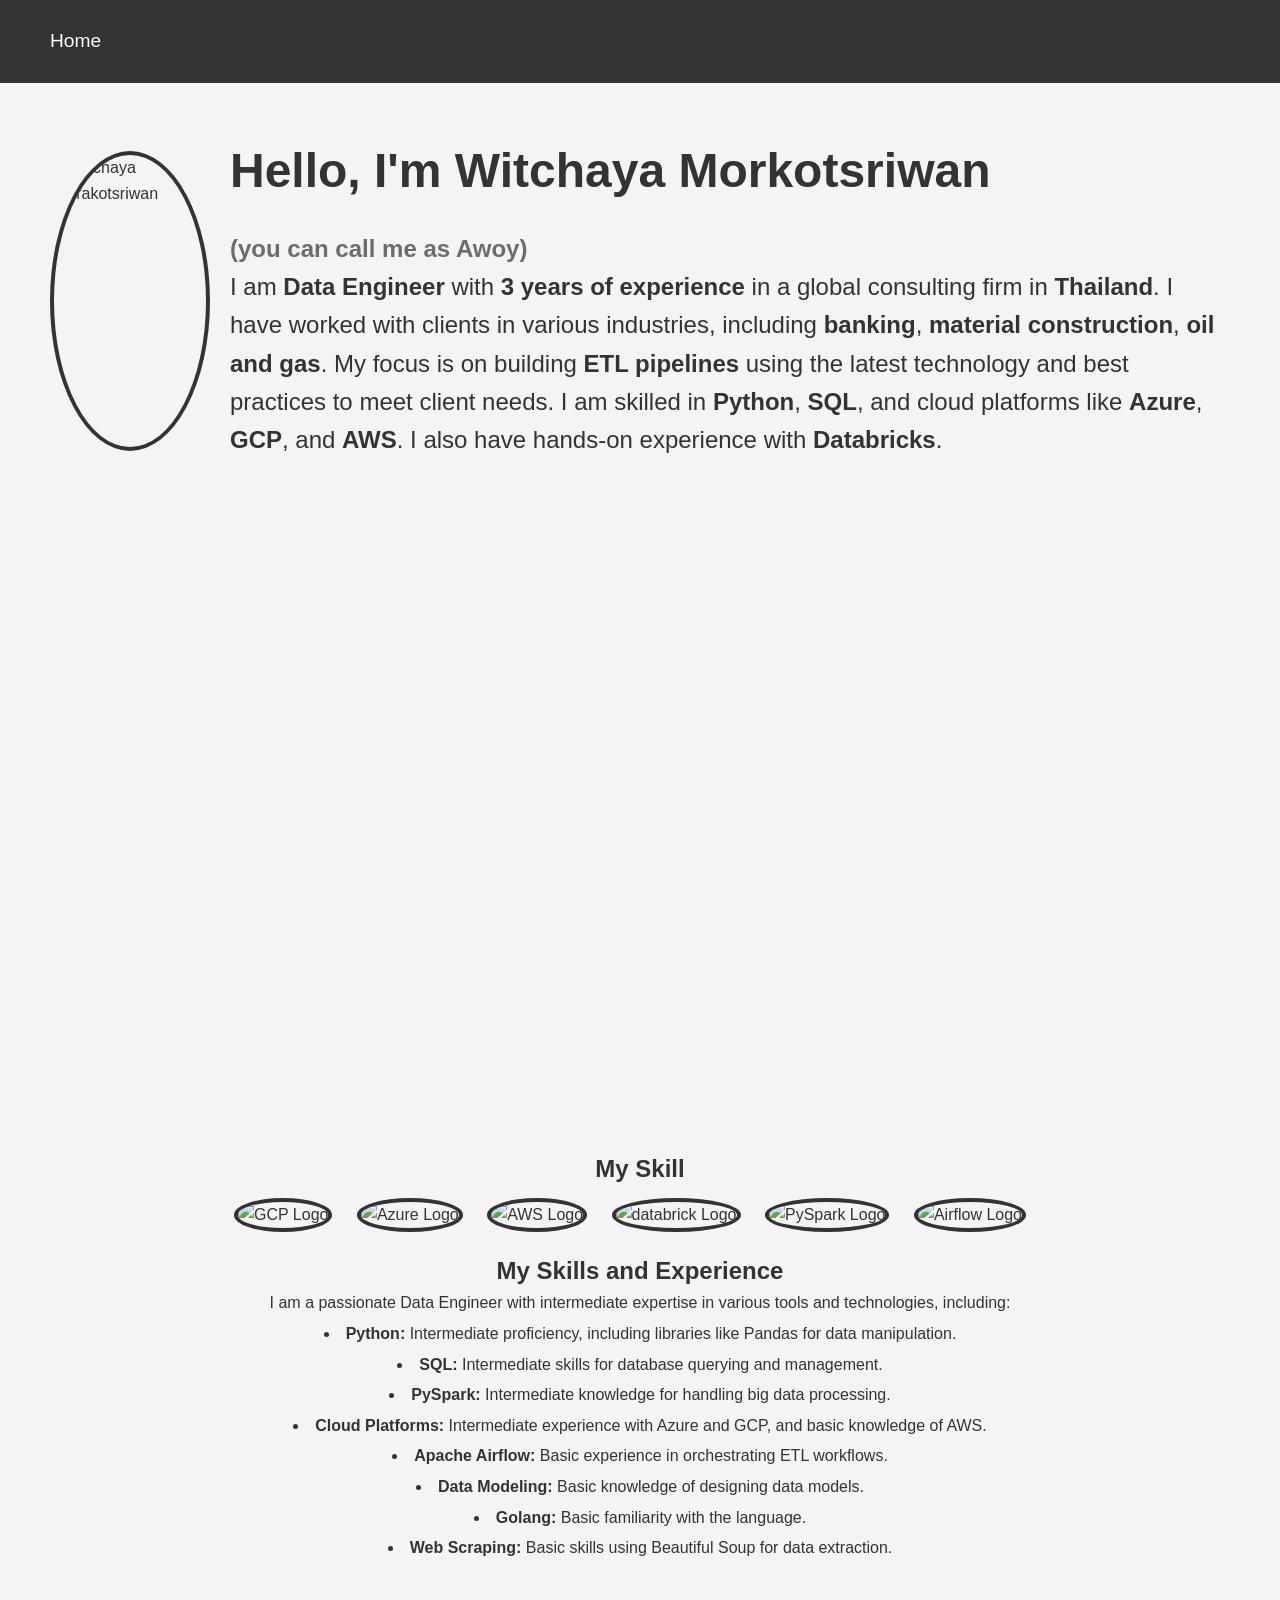
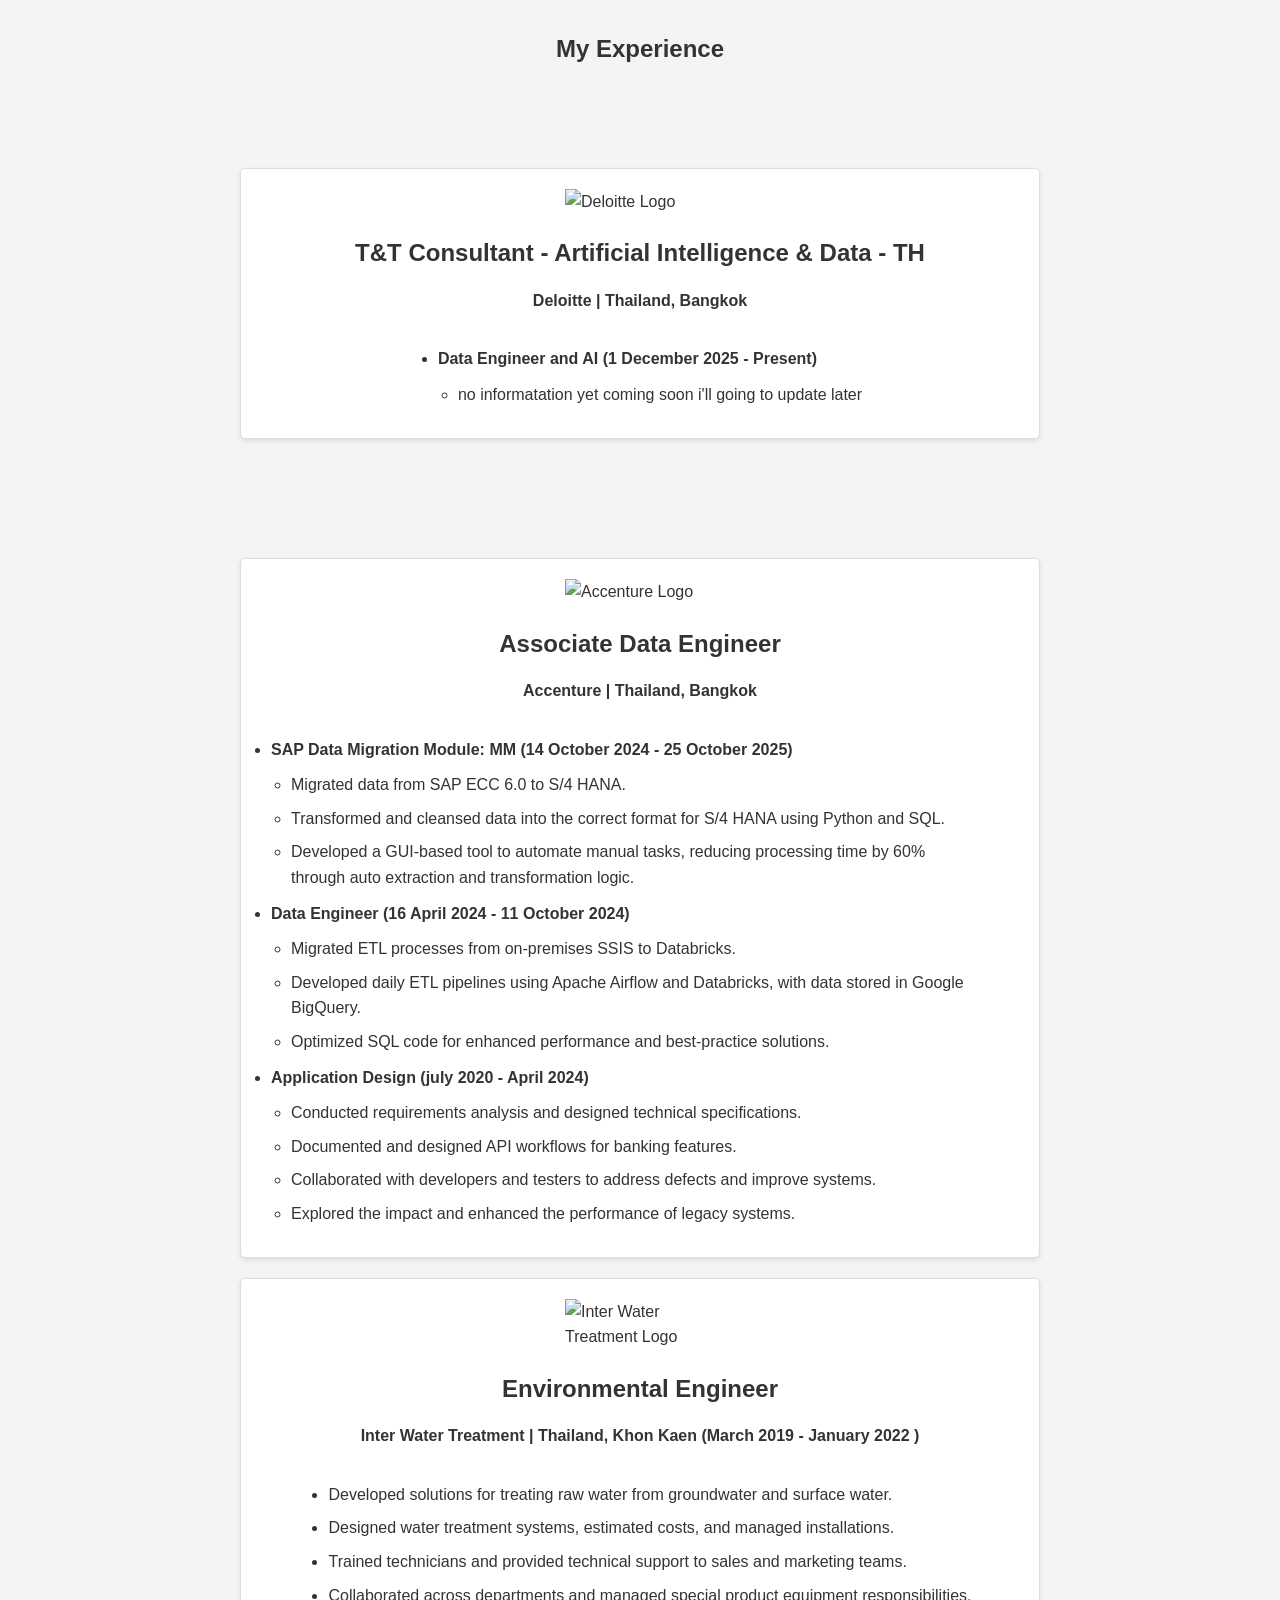
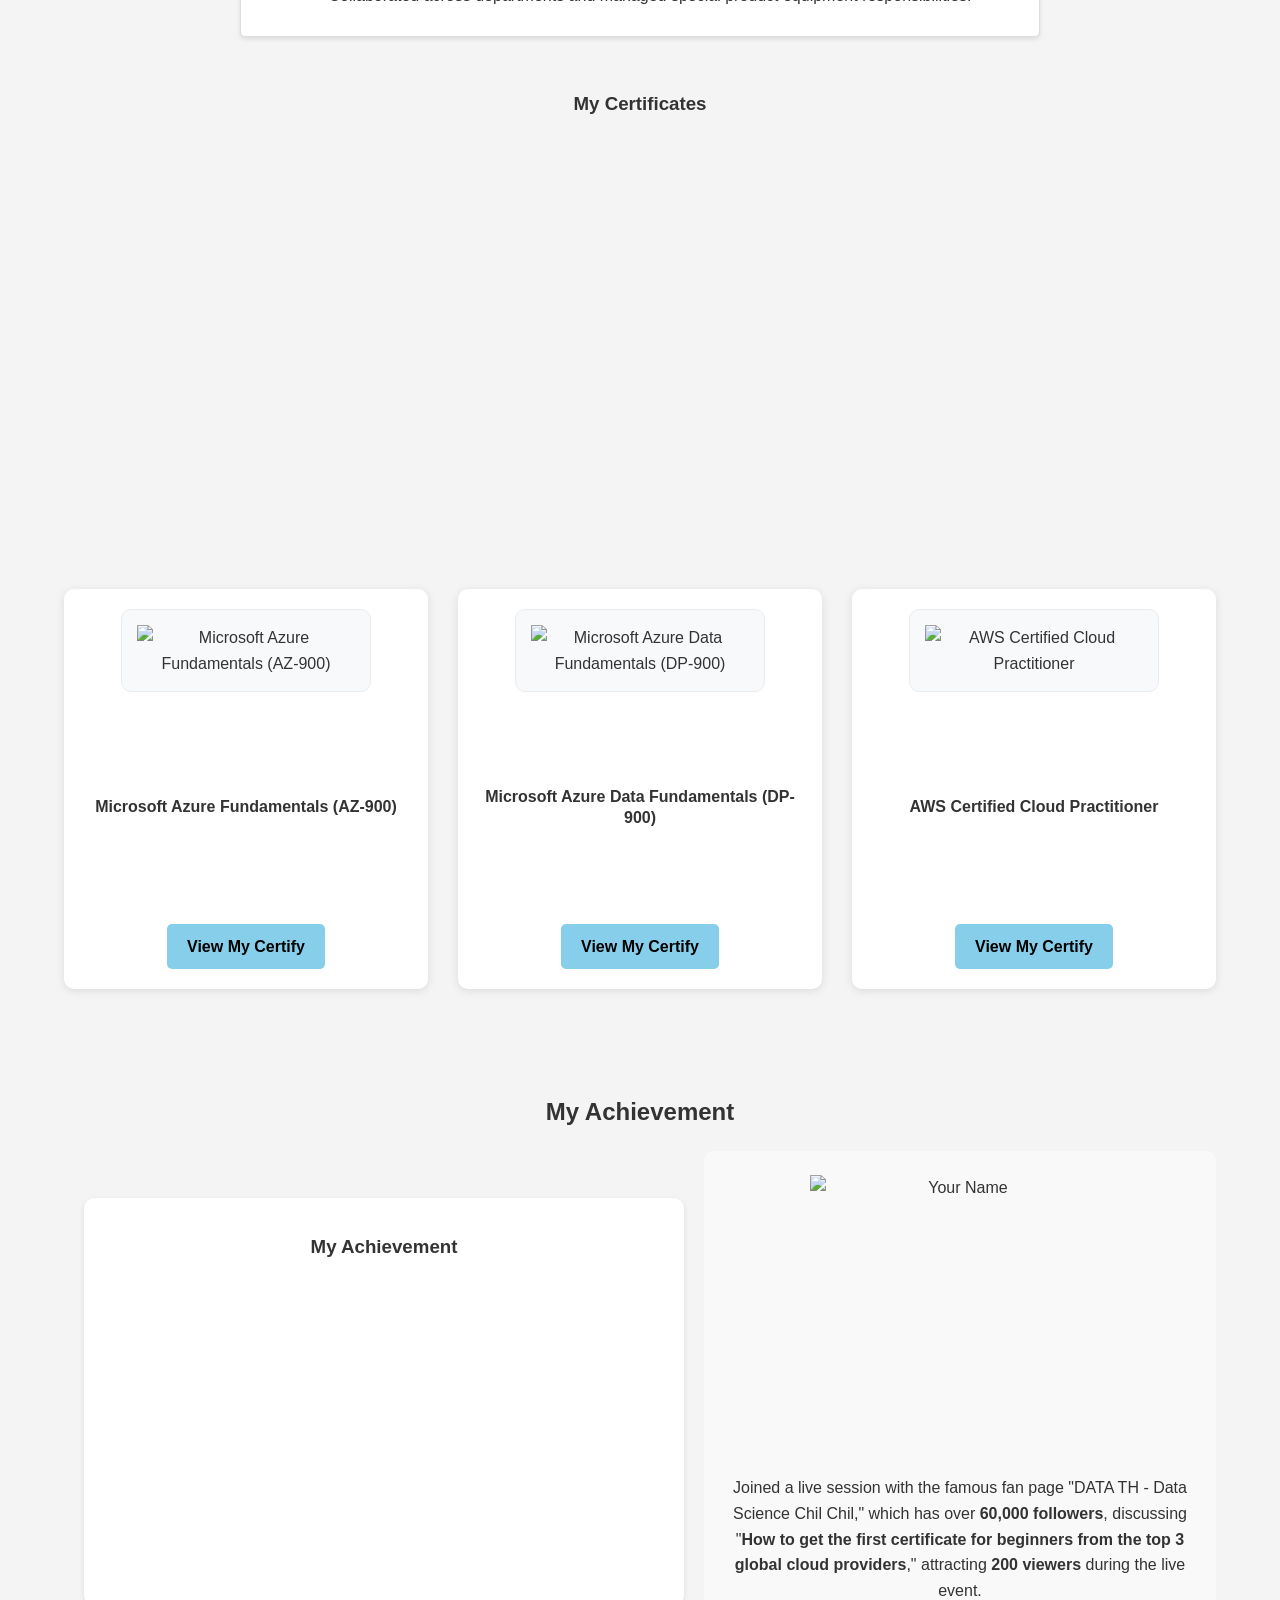
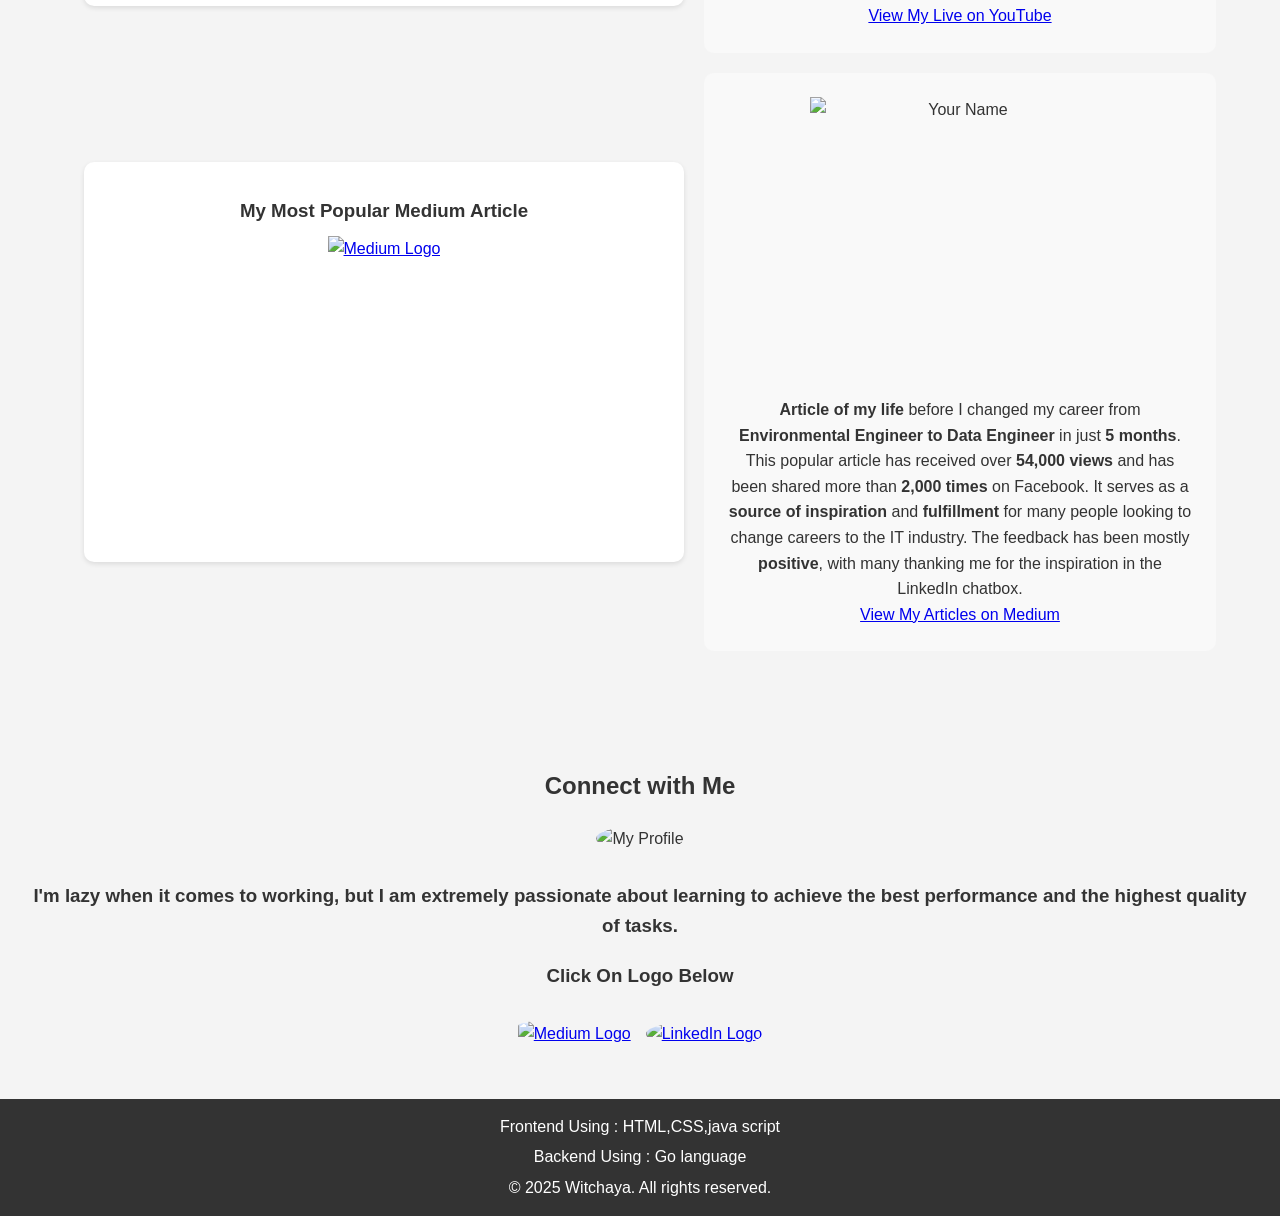
==== commit 9a2152b9: "add resume and exp card" ====
--- a/templates/index.html
+++ b/templates/index.html
@@ -40,6 +40,26 @@
             </div>
         </div>
     </section>
+
+    <!-- Resume Section -->
+    <section id="resume" class="resume-section">
+        <div class="resume-container">
+            <h1 class="resume-title">Download My Resume</h1>
+            <img src="image/resume icon.png" alt="Resume Icon" class="resume-icon">
+            <p class="resume-description">Get the latest version of my resume with detailed work experience and certifications.</p>
+            <a href="/download-resume" 
+               class="resume-download-btn">
+                <svg class="download-icon" xmlns="http://www.w3.org/2000/svg" viewBox="0 0 24 24" fill="none" stroke="currentColor" stroke-width="2" stroke-linecap="round" stroke-linejoin="round">
+                    <path d="M21 15v4a2 2 0 0 1-2 2H5a2 2 0 0 1-2-2v-4"></path>
+                    <polyline points="7 10 12 15 17 10"></polyline>
+                    <line x1="12" y1="15" x2="12" y2="3"></line>
+                </svg>
+                Download Resume (PDF)
+            </a>
+            <p class="resume-update">Last updated: 11 November 2025</p>
+        </div>
+    </section>
+
 
     <section id="skill">
         <h1 class="my_skill">My Skill</h1>
@@ -65,32 +85,45 @@
 
         </div>
     </section>
-    
-    
+
         
     </section>
 <!-- my exp -->
 <section id="my_exp">
     <h2>My Experience</h2>
+    <!-- up comming de** -->
     <div class="exp-grid">
+        <div class="exp-card">
+            <img src="image/deloitte logo.png" alt="Deloitte Logo" class="exp-picture">
+            <h3>T&T Consultant - Artificial Intelligence & Data - TH</h3>
+            <p><strong>Deloitte | Thailand, Bangkok</strong></p>
+            <ul>
+                <li><strong>Data Engineer and AI (1 December 2025 - Present)</strong></li>
+                <ul>
+                    <li>no informatation yet coming soon i'll going to update later</li>
+                </ul>
+            </ul>
+        </div>
+        </div>
+        <!-- accenture exp -->
         <div class="exp-card">
             <img src="image/acn logo.png" alt="Accenture Logo" class="exp-picture">
             <h3>Associate Data Engineer</h3>
             <p><strong>Accenture | Thailand, Bangkok</strong></p>
             <ul>
-                <li><strong>SAP Data Migration Module: MM (October 2024 - October 2025)</strong></li>
+                <li><strong>SAP Data Migration Module: MM (14 October 2024 - 25 October 2025)</strong></li>
                 <ul>
                     <li>Migrated data from SAP ECC 6.0 to S/4 HANA.</li>
                     <li>Transformed and cleansed data into the correct format for S/4 HANA using Python and SQL.</li>
                     <li>Developed a GUI-based tool to automate manual tasks, reducing processing time by 60% <br>through auto extraction and transformation logic.</li>
                 </ul>
-                <li><strong>Data Engineer (April 2024 - October 2024)</strong></li>
+                <li><strong>Data Engineer (16 April 2024 - 11 October 2024)</strong></li>
                 <ul>
                     <li>Migrated ETL processes from on-premises SSIS to Databricks.</li>
                     <li>Developed daily ETL pipelines using Apache Airflow and Databricks, with data stored in Google BigQuery.</li>
                     <li>Optimized SQL code for enhanced performance and best-practice solutions.</li>
                 </ul>
-                <li><strong>Application Design (April 2024)</strong></li>
+                <li><strong>Application Design (july 2020 -  April 2024)</strong></li>
                 <ul>
                     <li>Conducted requirements analysis and designed technical specifications.</li>
                     <li>Documented and designed API workflows for banking features.</li>
@@ -100,10 +133,12 @@
             </ul>
         </div>
         </div>
+
+        <!-- inter water exp -->
         <div class="exp-card">
             <img src="image/iwater2.webp" alt="Inter Water Treatment Logo" class="exp-picture">
             <h3>Environmental Engineer</h3>
-            <p><strong>Inter Water Treatment | Thailand, Khon Kaen (March 2019 – January 2022 )</strong></p>
+            <p><strong>Inter Water Treatment | Thailand, Khon Kaen (March 2019 - January 2022 )</strong></p>
             <ul>
                 <li>Developed solutions for treating raw water from groundwater and surface water.</li>
                 <li>Designed water treatment systems, estimated costs, and managed installations.</li>
@@ -245,6 +280,12 @@
                 profilePicture.classList.add('fade-in');
                 introText.classList.add('fade-in');
             }
+
+            // Resume section fade-in
+            const resumeContainer = document.querySelector('.resume-container');
+            if (resumeContainer && isInViewport(resumeContainer)) {
+                resumeContainer.classList.add('fade-in');
+            }
         }
 
 // Event listener for scroll event
@@ -466,10 +507,10 @@
         linkedinLogo.classList.remove('visible');
         linkedinIcon.classList.remove('visible');
     }
-});
-
-
+})
 
     </script>
 </body>
 </html>
+
+
--- a/static/css/styles.css
+++ b/static/css/styles.css
@@ -585,6 +585,162 @@
     list-style-position: inside;
 }
 
+/* =========================
+RESUME SECTION
+========================= */
+
+.resume-section {
+    background: #f4f4f4;
+    padding: 40px 20px;
+    text-align: center;
+    margin: 10px 0;
+}
+
+.resume-container {
+    max-width: 700px;
+    margin: 0 auto;
+    background: white;
+    padding: 50px 40px;
+    border-radius: 10px;
+    box-shadow: 0 2px 10px rgba(0, 0, 0, 0.1);
+    opacity: 0;
+    transform: translateY(30px);
+    transition: opacity 1.2s ease-out, transform 0.8s ease-out;
+}
+
+.resume-container.fade-in {
+    opacity: 1;
+    transform: translateY(0);
+}
+
+.resume-title {
+    font-size: 1.4rem;
+    color: #333;
+    margin-bottom: 15px;
+    font-weight: bold;
+    
+}
+
+.resume-icon {
+    width: 120px;
+    height: 120px;
+    object-fit: contain;
+    margin: 20px auto;
+    display: block;
+}
+
+.resume-description {
+    font-size: 1.1rem;
+    color: #666;
+    margin-bottom: 30px;
+    line-height: 1.6;
+}
+
+.resume-download-btn {
+    display: inline-flex;
+    align-items: center;
+    gap: 12px;
+    padding: 18px 40px;
+    background-color: #87CEEB;
+    color: black;
+    text-decoration: none;
+    border-radius: 5px;
+    font-size: 1.2rem;
+    font-weight: bold;
+    transition: all 0.3s ease;
+    box-shadow: 0 2px 5px rgba(0, 0, 0, 0.1);
+}
+
+.resume-download-btn:hover {
+    background-color: rgb(5, 120, 196);
+    color: white;
+    transform: translateY(-2px);
+    box-shadow: 0 4px 10px rgba(0, 0, 0, 0.15);
+}
+
+.resume-download-btn:active {
+    transform: translateY(-1px);
+}
+
+.download-icon {
+    width: 24px;
+    height: 24px;
+    animation: bounce 2s infinite;
+}
+
+@keyframes bounce {
+    0%, 20%, 50%, 80%, 100% {
+        transform: translateY(0);
+    }
+    40% {
+        transform: translateY(-10px);
+    }
+    60% {
+        transform: translateY(-5px);
+    }
+}
+
+.resume-update {
+    margin-top: 25px;
+    font-size: 0.95rem;
+    color: #999;
+    font-style: italic;
+}
+
+/* Responsive adjustments for resume section */
+@media screen and (max-width: 768px) {
+    .resume-section {
+        padding: 60px 15px;
+        margin: 20px 0;
+    }
+    
+    .resume-container {
+        padding: 40px 25px;
+    }
+    
+    .resume-title {
+        font-size: 2rem;
+    }
+    
+    .resume-description {
+        font-size: 1rem;
+    }
+    
+    .resume-download-btn {
+        padding: 15px 30px;
+        font-size: 1.1rem;
+    }
+}
+
+@media screen and (max-width: 480px) {
+    .resume-section {
+        padding: 40px 10px;
+    }
+    
+    .resume-container {
+        padding: 30px 20px;
+    }
+    
+    .resume-title {
+        font-size: 1.7rem;
+    }
+    
+    .resume-description {
+        font-size: 0.95rem;
+    }
+    
+    .resume-download-btn {
+        padding: 12px 25px;
+        font-size: 1rem;
+        gap: 8px;
+    }
+    
+    .download-icon {
+        width: 20px;
+        height: 20px;
+    }
+}
+
 /* Experience grid and cards */
 .exp-grid {
     display: flex;
@@ -616,6 +772,7 @@
     height: auto;
     margin-bottom: 10px;
     display: block;
+    margin-top: 10px;
 }
 
 /* Certificate styles */
@@ -784,8 +941,8 @@
 }
 
 /* =========================
-   UTILITY CLASSES
-   ========================= */
+UTILITY CLASSES
+========================= */
 
 /* Typography utilities */
 .my_skill {
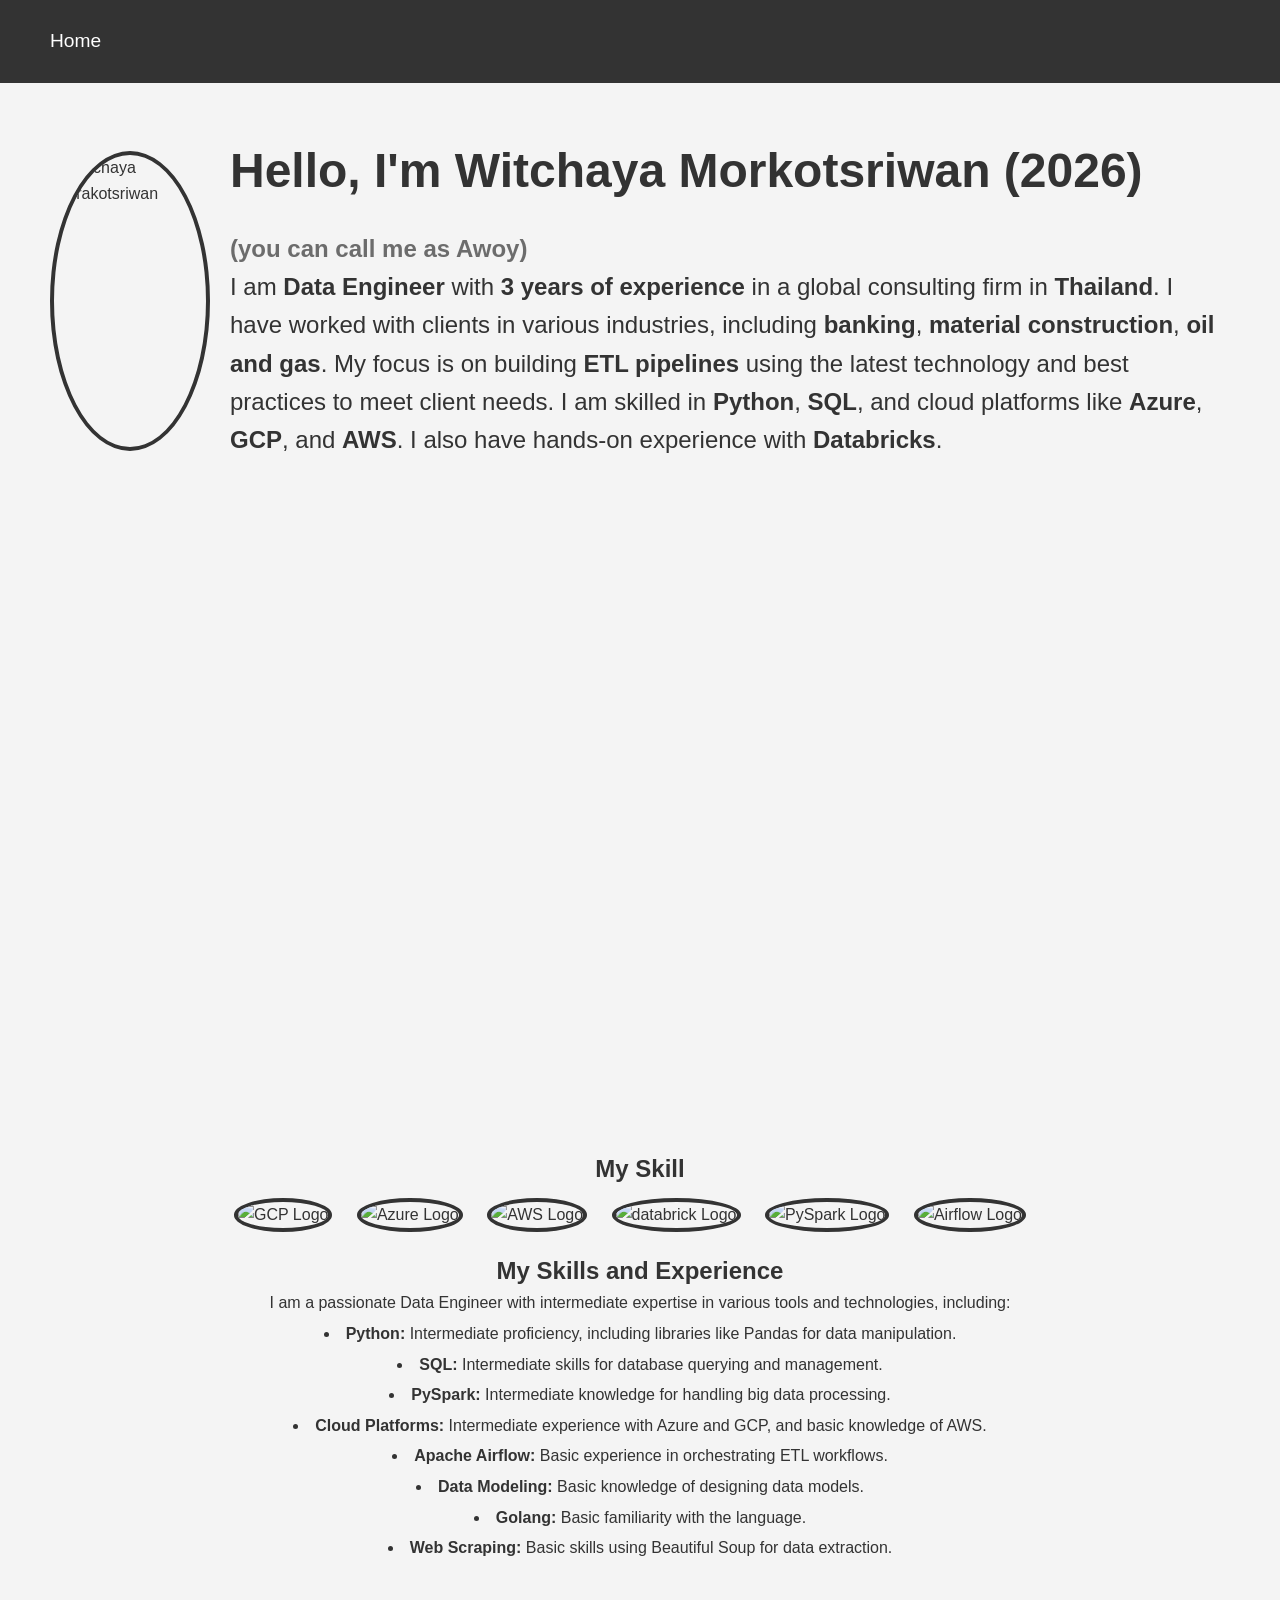
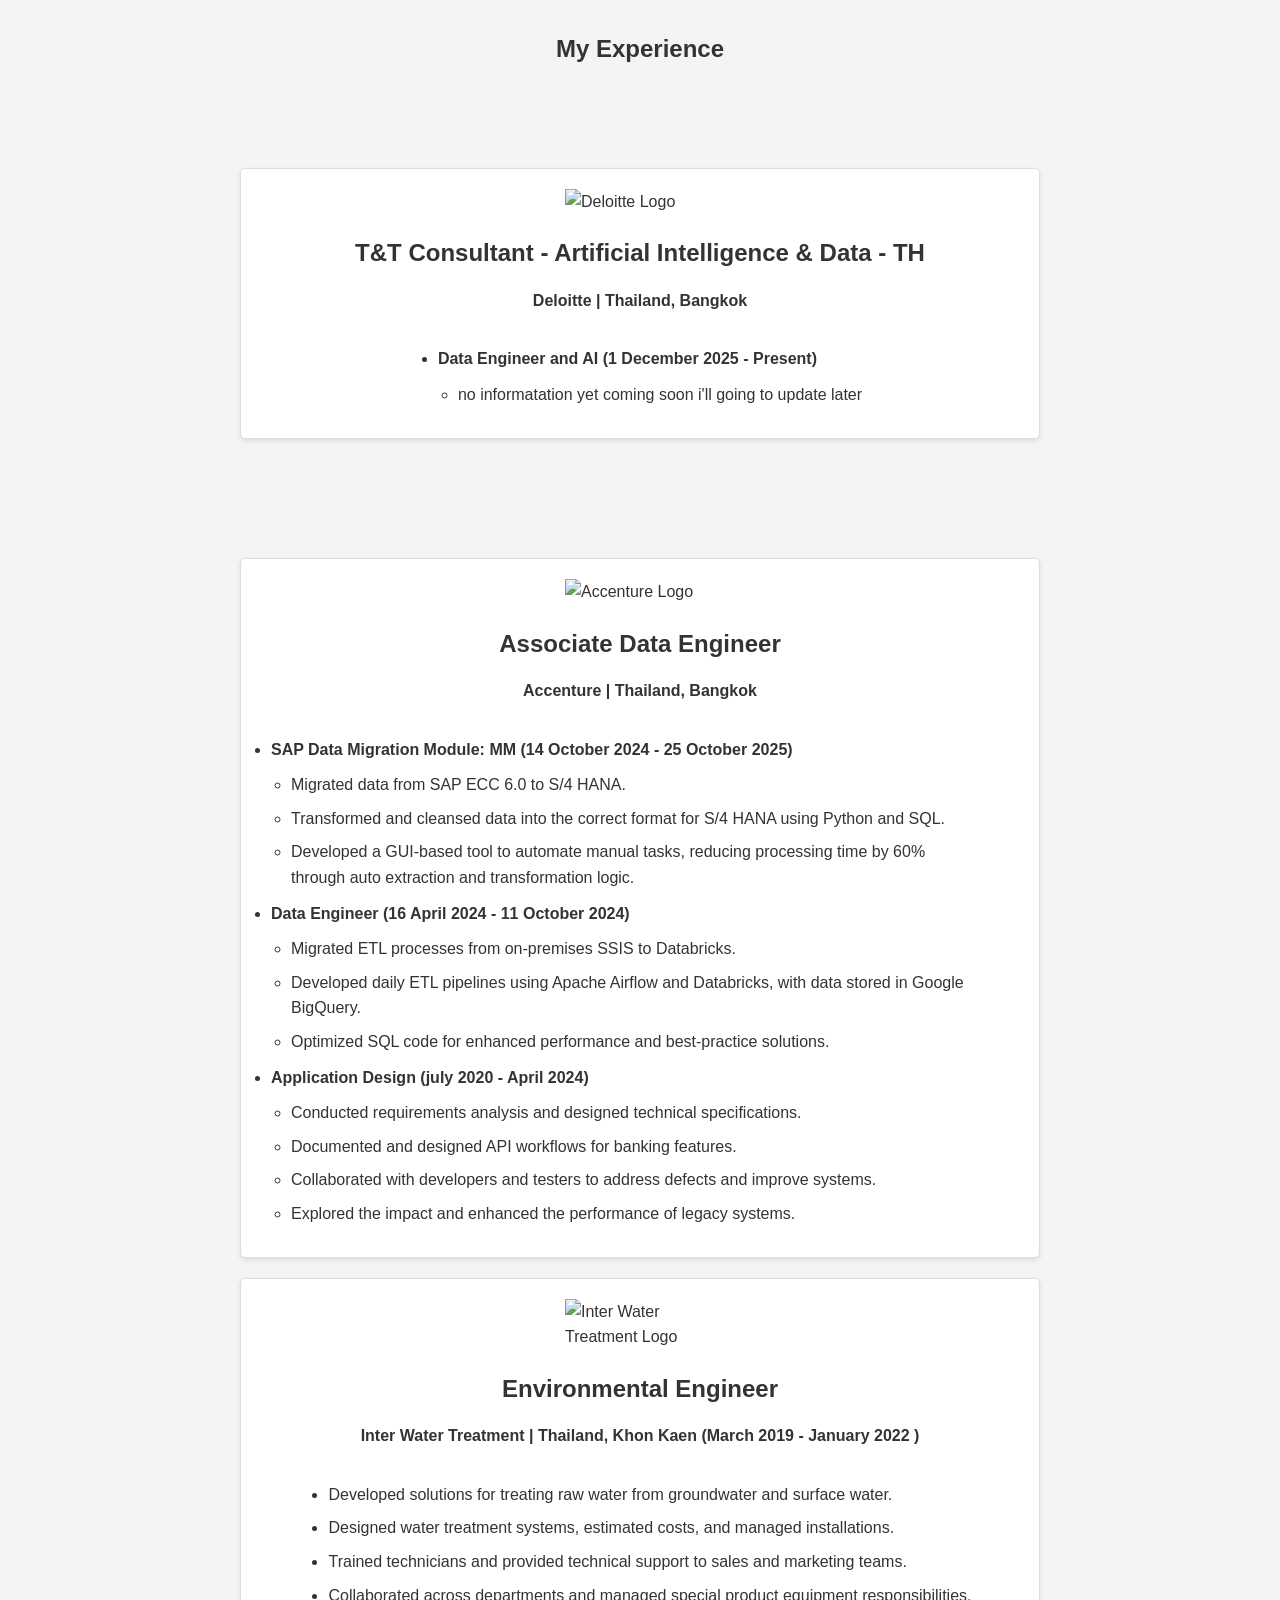
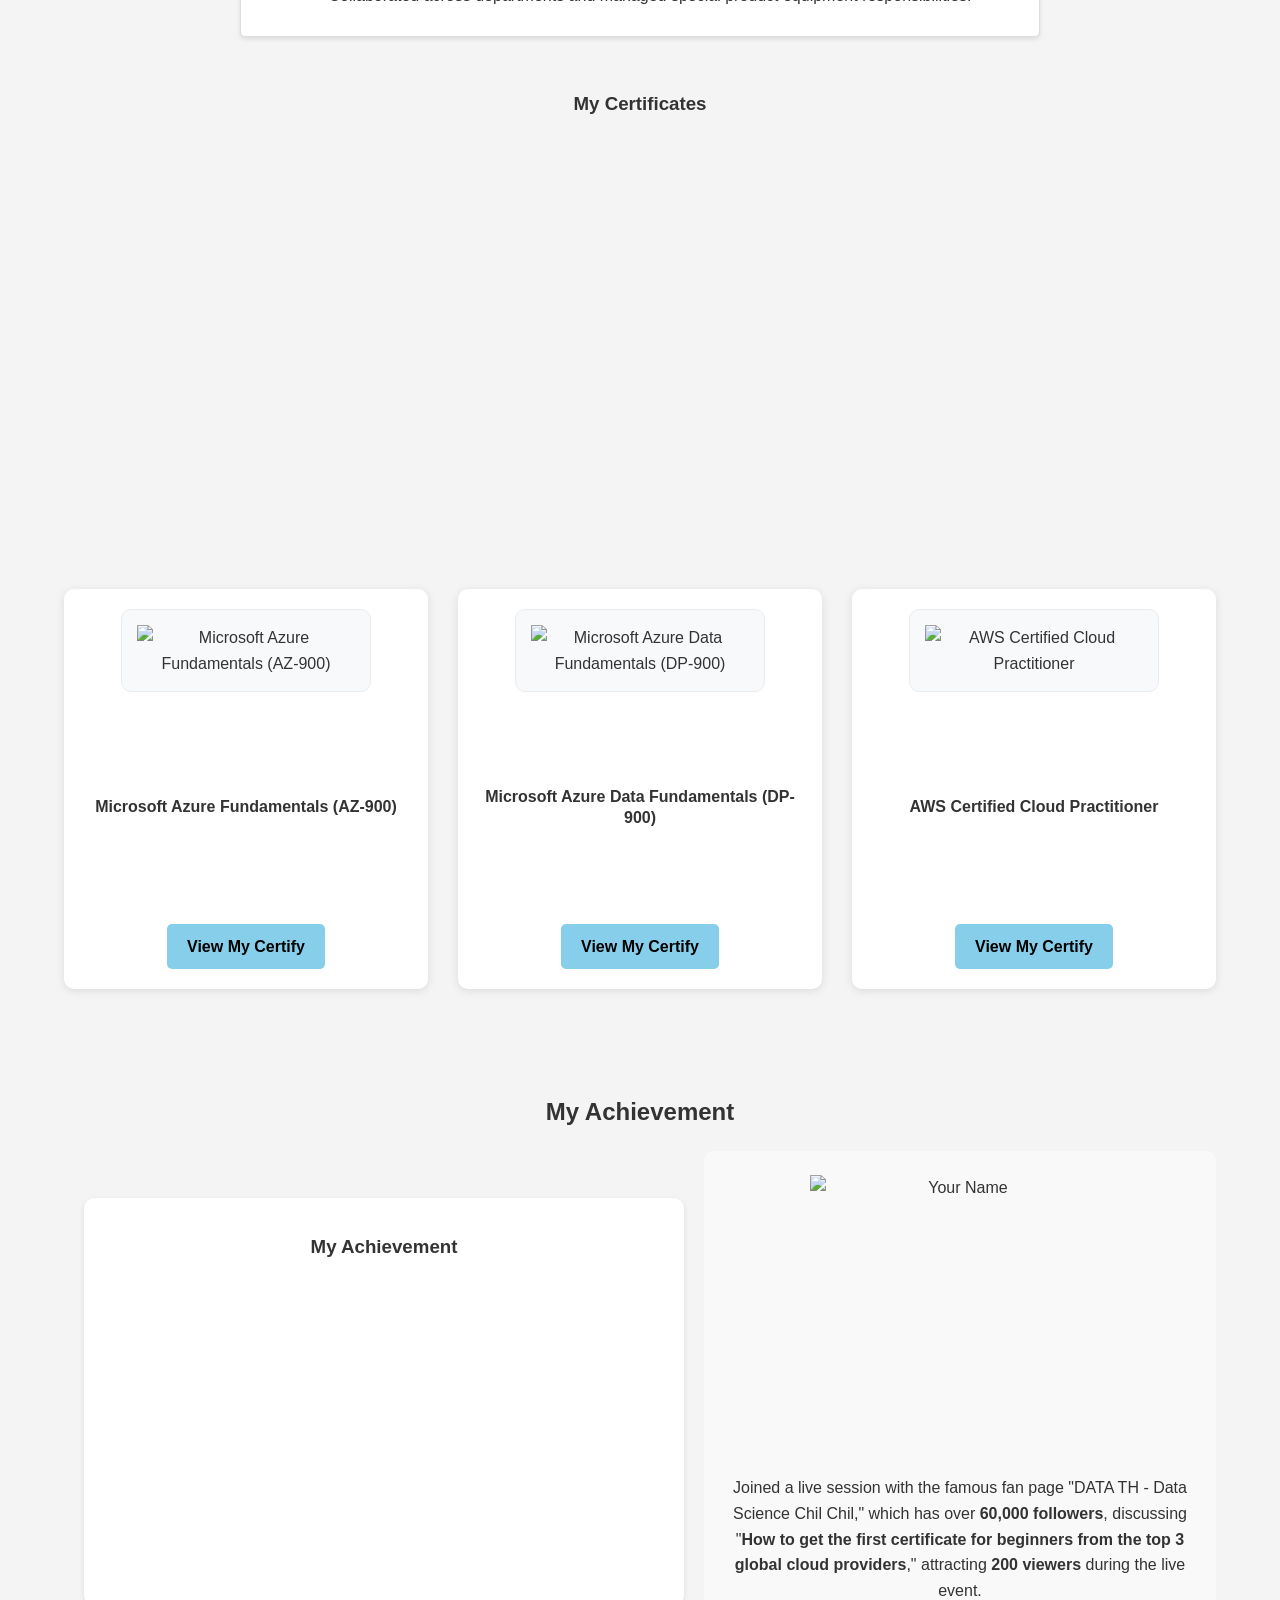
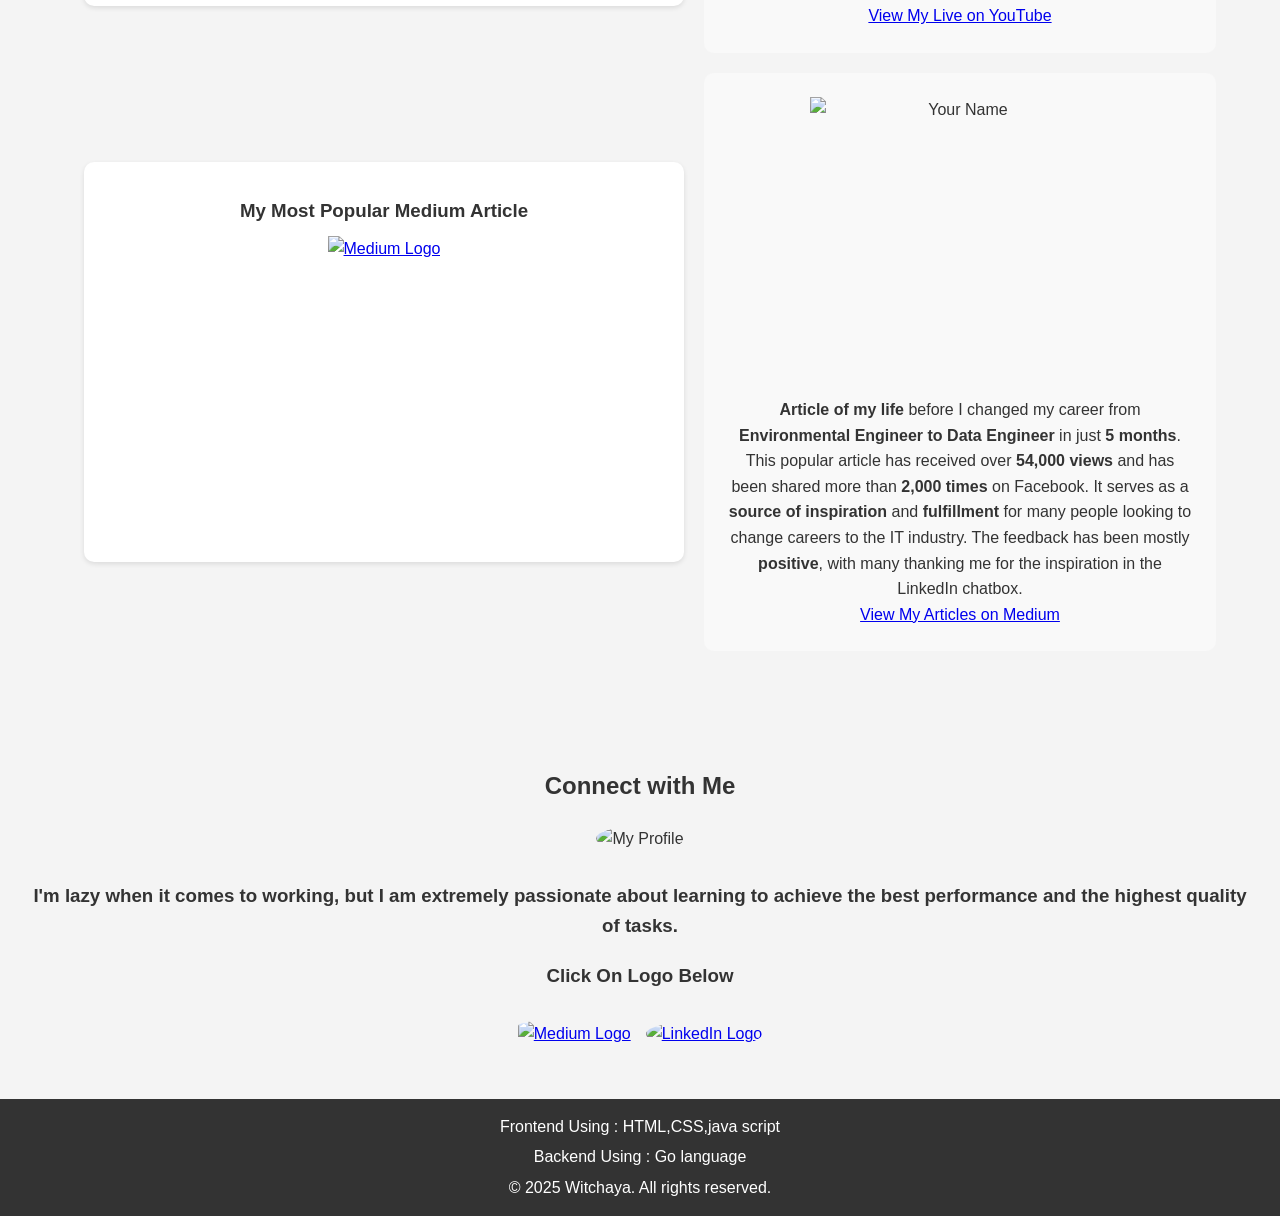
==== commit ce8a7f0c: "test cloudbuild with edit some text" ====
--- a/templates/index.html
+++ b/templates/index.html
@@ -1,5 +1,6 @@
 <!DOCTYPE html>
 <html lang="en">
+
 <head>
     <meta charset="UTF-8">
     <meta name="viewport" content="width=device-width, initial-scale=1.0">
@@ -12,6 +13,7 @@
 
     </style>
 </head>
+
 <body>
     <header>
         <nav>
@@ -26,15 +28,18 @@
         <div class="profile-container">
             <img src="image/me.jpeg" alt="Witchaya Morakotsriwan" class="profile-picture">
             <div class="intro-text">
-                <h1>Hello, I'm Witchaya Morkotsriwan</h1>
+                <h1>Hello, I'm Witchaya Morkotsriwan (2026)</h1>
                 <h2 class="nickname">(you can call me as <strong> Awoy</strong>)</h2>
                 <div></div>
                 <p>
-                    I am <strong>Data Engineer</strong> with <strong>3 years of experience</strong> 
-                    in a global consulting firm in <strong>Thailand</strong>. I have worked with clients in various industries, including <strong>banking</strong>, 
-                    <strong>material construction</strong>, <strong>oil and gas</strong>. My focus is on building <strong>ETL pipelines</strong> 
-                    using the latest technology and best practices to meet client needs. I am skilled in <strong>Python</strong>, <strong>SQL</strong>, 
-                    and cloud platforms like <strong>Azure</strong>, <strong>GCP</strong>, and <strong>AWS</strong>. 
+                    I am <strong>Data Engineer</strong> with <strong>3 years of experience</strong>
+                    in a global consulting firm in <strong>Thailand</strong>. I have worked with clients in various
+                    industries, including <strong>banking</strong>,
+                    <strong>material construction</strong>, <strong>oil and gas</strong>. My focus is on building
+                    <strong>ETL pipelines</strong>
+                    using the latest technology and best practices to meet client needs. I am skilled in
+                    <strong>Python</strong>, <strong>SQL</strong>,
+                    and cloud platforms like <strong>Azure</strong>, <strong>GCP</strong>, and <strong>AWS</strong>.
                     I also have hands-on experience with <strong>Databricks</strong>.
                 </p>
             </div>
@@ -46,10 +51,11 @@
         <div class="resume-container">
             <h1 class="resume-title">Download My Resume</h1>
             <img src="image/resume icon.png" alt="Resume Icon" class="resume-icon">
-            <p class="resume-description">Get the latest version of my resume with detailed work experience and certifications.</p>
-            <a href="/download-resume" 
-               class="resume-download-btn">
-                <svg class="download-icon" xmlns="http://www.w3.org/2000/svg" viewBox="0 0 24 24" fill="none" stroke="currentColor" stroke-width="2" stroke-linecap="round" stroke-linejoin="round">
+            <p class="resume-description">Get the latest version of my resume with detailed work experience and
+                certifications.</p>
+            <a href="/download-resume" class="resume-download-btn">
+                <svg class="download-icon" xmlns="http://www.w3.org/2000/svg" viewBox="0 0 24 24" fill="none"
+                    stroke="currentColor" stroke-width="2" stroke-linecap="round" stroke-linejoin="round">
                     <path d="M21 15v4a2 2 0 0 1-2 2H5a2 2 0 0 1-2-2v-4"></path>
                     <polyline points="7 10 12 15 17 10"></polyline>
                     <line x1="12" y1="15" x2="12" y2="3"></line>
@@ -63,47 +69,50 @@
 
     <section id="skill">
         <h1 class="my_skill">My Skill</h1>
-    
+
         <img src="image/GCP logo.webp" alt="GCP Logo" class="skill-picture">
         <img src="image/azure logo.webp" alt="Azure Logo" class="skill-picture">
         <img src="image/Aws logo2.jpeg" alt="AWS Logo" class="skill-picture">
         <img src="image/Databricks_logo.png" alt="databrick Logo" class="skill-picture">
         <img src="image/pyspark logo.png" alt="PySpark Logo" class="skill-picture">
         <img src="image/airflow.webp" alt="Airflow Logo" class="skill-picture">
-        
+
         <div class="skill_text">
             <h2>My Skills and Experience</h2>
-            <p>I am a passionate Data Engineer with intermediate expertise in various tools and technologies, including:</p>
-                <li><strong>Python:</strong> Intermediate proficiency, including libraries like Pandas for data manipulation.</li>
-                <li><strong>SQL:</strong> Intermediate skills for database querying and management.</li>
-                <li><strong>PySpark:</strong> Intermediate knowledge for handling big data processing.</li>
-                <li><strong>Cloud Platforms:</strong> Intermediate experience with Azure and GCP, and basic knowledge of AWS.</li>
-                <li><strong>Apache Airflow:</strong> Basic experience in orchestrating ETL workflows.</li>
-                <li><strong>Data Modeling:</strong> Basic knowledge of designing data models.</li>
-                <li><strong>Golang:</strong> Basic familiarity with the language.</li>
-                <li><strong>Web Scraping:</strong> Basic skills using Beautiful Soup for data extraction.</li>
+            <p>I am a passionate Data Engineer with intermediate expertise in various tools and technologies, including:
+            </p>
+            <li><strong>Python:</strong> Intermediate proficiency, including libraries like Pandas for data
+                manipulation.</li>
+            <li><strong>SQL:</strong> Intermediate skills for database querying and management.</li>
+            <li><strong>PySpark:</strong> Intermediate knowledge for handling big data processing.</li>
+            <li><strong>Cloud Platforms:</strong> Intermediate experience with Azure and GCP, and basic knowledge of
+                AWS.</li>
+            <li><strong>Apache Airflow:</strong> Basic experience in orchestrating ETL workflows.</li>
+            <li><strong>Data Modeling:</strong> Basic knowledge of designing data models.</li>
+            <li><strong>Golang:</strong> Basic familiarity with the language.</li>
+            <li><strong>Web Scraping:</strong> Basic skills using Beautiful Soup for data extraction.</li>
 
         </div>
     </section>
 
-        
+
     </section>
-<!-- my exp -->
-<section id="my_exp">
-    <h2>My Experience</h2>
-    <!-- up comming de** -->
-    <div class="exp-grid">
-        <div class="exp-card">
-            <img src="image/deloitte logo.png" alt="Deloitte Logo" class="exp-picture">
-            <h3>T&T Consultant - Artificial Intelligence & Data - TH</h3>
-            <p><strong>Deloitte | Thailand, Bangkok</strong></p>
-            <ul>
-                <li><strong>Data Engineer and AI (1 December 2025 - Present)</strong></li>
+    <!-- my exp -->
+    <section id="my_exp">
+        <h2>My Experience</h2>
+        <!-- up comming de** -->
+        <div class="exp-grid">
+            <div class="exp-card">
+                <img src="image/deloitte logo.png" alt="Deloitte Logo" class="exp-picture">
+                <h3>T&T Consultant - Artificial Intelligence & Data - TH</h3>
+                <p><strong>Deloitte | Thailand, Bangkok</strong></p>
                 <ul>
-                    <li>no informatation yet coming soon i'll going to update later</li>
+                    <li><strong>Data Engineer and AI (1 December 2025 - Present)</strong></li>
+                    <ul>
+                        <li>no informatation yet coming soon i'll going to update later</li>
+                    </ul>
                 </ul>
-            </ul>
-        </div>
+            </div>
         </div>
         <!-- accenture exp -->
         <div class="exp-card">
@@ -115,15 +124,17 @@
                 <ul>
                     <li>Migrated data from SAP ECC 6.0 to S/4 HANA.</li>
                     <li>Transformed and cleansed data into the correct format for S/4 HANA using Python and SQL.</li>
-                    <li>Developed a GUI-based tool to automate manual tasks, reducing processing time by 60% <br>through auto extraction and transformation logic.</li>
+                    <li>Developed a GUI-based tool to automate manual tasks, reducing processing time by 60% <br>through
+                        auto extraction and transformation logic.</li>
                 </ul>
                 <li><strong>Data Engineer (16 April 2024 - 11 October 2024)</strong></li>
                 <ul>
                     <li>Migrated ETL processes from on-premises SSIS to Databricks.</li>
-                    <li>Developed daily ETL pipelines using Apache Airflow and Databricks, with data stored in Google BigQuery.</li>
+                    <li>Developed daily ETL pipelines using Apache Airflow and Databricks, with data stored in Google
+                        BigQuery.</li>
                     <li>Optimized SQL code for enhanced performance and best-practice solutions.</li>
                 </ul>
-                <li><strong>Application Design (july 2020 -  April 2024)</strong></li>
+                <li><strong>Application Design (july 2020 - April 2024)</strong></li>
                 <ul>
                     <li>Conducted requirements analysis and designed technical specifications.</li>
                     <li>Documented and designed API workflows for banking features.</li>
@@ -146,123 +157,150 @@
                 <li>Collaborated across departments and managed special product equipment responsibilities.</li>
             </ul>
         </div>
-    </div>
-
-    
-    <section id="certificate">
-        <div>
-            <h1 class="my_cert">My Certificates</h1>
-        </div>
-        <div class="certificate-grid">
-            <div class="certificate-container"> 
-                <img src="image/databrick badge2.png" alt="Databricks Data Engineer Associate" class="certificate-picture">
-                <p><strong>Databricks Data Engineer Associate</strong></p>
-                <a href="https://credentials.databricks.com/8050b1c6-df25-4182-9688-fb4915d0228f" class="cert-btn" target="_blank">View My Certify</a>
+        </div>
+
+
+        <section id="certificate">
+            <div>
+                <h1 class="my_cert">My Certificates</h1>
             </div>
-            <div class="certificate-container"> 
-                <img src="image/Associate Data Practitioner Certification.png" alt="Google Cloud Associate Data Practitioner Certification" class="certificate-picture">
-                <p><strong>Google Cloud Associate Data Practitioner</strong></p>
-                <a href="https://www.credly.com/badges/029ded0a-26df-4fbd-ad20-1bb6c2c61067/public_url" class="cert-btn" target="_blank">View My Certify</a>
+            <div class="certificate-grid">
+                <div class="certificate-container">
+                    <img src="image/databrick badge2.png" alt="Databricks Data Engineer Associate"
+                        class="certificate-picture">
+                    <p><strong>Databricks Data Engineer Associate</strong></p>
+                    <a href="https://credentials.databricks.com/8050b1c6-df25-4182-9688-fb4915d0228f" class="cert-btn"
+                        target="_blank">View My Certify</a>
+                </div>
+                <div class="certificate-container">
+                    <img src="image/Associate Data Practitioner Certification.png"
+                        alt="Google Cloud Associate Data Practitioner Certification" class="certificate-picture">
+                    <p><strong>Google Cloud Associate Data Practitioner</strong></p>
+                    <a href="https://www.credly.com/badges/029ded0a-26df-4fbd-ad20-1bb6c2c61067/public_url"
+                        class="cert-btn" target="_blank">View My Certify</a>
+                </div>
+                <div class="certificate-container">
+                    <img src="image/GCP_badge-removebg-preview.png" alt="Google Cloud Digital Leader"
+                        class="certificate-picture">
+                    <p><strong>Google Cloud Digital Leader</strong></p>
+                    <a href="https://www.credly.com/badges/9c16a3b6-e470-4c88-bcd1-322e6b12f2b9/public_url"
+                        class="cert-btn" target="_blank">View My Certify</a>
+                </div>
+                <div class="certificate-container">
+                    <img src="image/azure badge.webp" alt="Microsoft Azure Fundamentals (AZ-900)"
+                        class="certificate-picture">
+                    <p><strong>Microsoft Azure Fundamentals (AZ-900)</strong></p>
+                    <a href="https://learn.microsoft.com/en-gb/users/witchayamorakotsriwan-1271/credentials/4cdc43dad005d20b?ref=https%3A%2F%2Fwww.linkedin.com%2F"
+                        class="cert-btn" target="_blank">View My Certify</a>
+                </div>
+                <div class="certificate-container">
+                    <img src="image/azure badge.webp" alt="Microsoft Azure Data Fundamentals (DP-900)"
+                        class="certificate-picture">
+                    <p><strong>Microsoft Azure Data Fundamentals (DP-900)</strong></p>
+                    <a href="https://learn.microsoft.com/en-us/users/WitchayaMorakotsriwan-1271/credentials/79DF76293FCDF7F5?ref=https%3A%2F%2Fwww.linkedin.com%2F"
+                        class="cert-btn" target="_blank">View My Certify</a>
+                </div>
+                <div class="certificate-container">
+                    <img src="image/aws badge.png" alt="AWS Certified Cloud Practitioner" class="certificate-picture">
+                    <p><strong>AWS Certified Cloud Practitioner</strong></p>
+                    <a href="https://www.credly.com/badges/3ef1469e-dcc7-40d7-9d30-0bdb0a1ecd10/public_url"
+                        class="cert-btn" target="_blank">View My Certify</a>
+                </div>
             </div>
-            <div class="certificate-container"> 
-                <img src="image/GCP_badge-removebg-preview.png" alt="Google Cloud Digital Leader" class="certificate-picture">
-                <p><strong>Google Cloud Digital Leader</strong></p>
-                <a href="https://www.credly.com/badges/9c16a3b6-e470-4c88-bcd1-322e6b12f2b9/public_url" class="cert-btn" target="_blank">View My Certify</a>
+        </section>
+
+
+
+
+
+        <section id="my_achievement">
+            <h2>My Achievement</h2>
+            <div class="project-grid">
+                <div class="project-row">
+                    <div class="project-card">
+                        <h3>My Achievement</h3>
+                        <div class="video-container">
+                            <iframe src="https://www.youtube.com/embed/C18QCjh6OIA?si=hHhG3yeIwKZR8KiH"
+                                title="YouTube video player" frameborder="0"
+                                allow="accelerometer; autoplay; clipboard-write; encrypted-media; gyroscope; picture-in-picture; web-share"
+                                referrerpolicy="strict-origin-when-cross-origin" allowfullscreen></iframe>
+                        </div>
+                    </div>
+                    <div class="project-desc">
+                        <img src="image/cloud live cover.webp" alt="Your Name" class="certificate-picture-small">
+                        <p>Joined a live session with the famous fan page "DATA TH - Data Science Chil Chil," which has
+                            over <strong>60,000 followers</strong>, discussing "<strong>How to get the first certificate
+                                for beginners from the top 3 global cloud providers</strong>," attracting <strong>200
+                                viewers</strong> during the live event.</p>
+                        <a href="https://www.youtube.com/watch?v=C18QCjh6OIA&si=hHhG3yeIwKZR8KiH" target="_blank">View
+                            My Live on YouTube</a>
+                    </div>
+                </div>
             </div>
-            <div class="certificate-container"> 
-                <img src="image/azure badge.webp" alt="Microsoft Azure Fundamentals (AZ-900)" class="certificate-picture">
-                <p><strong>Microsoft Azure Fundamentals (AZ-900)</strong></p>
-                <a href="https://learn.microsoft.com/en-gb/users/witchayamorakotsriwan-1271/credentials/4cdc43dad005d20b?ref=https%3A%2F%2Fwww.linkedin.com%2F" class="cert-btn" target="_blank">View My Certify</a>
-            </div>
-            <div class="certificate-container"> 
-                <img src="image/azure badge.webp" alt="Microsoft Azure Data Fundamentals (DP-900)" class="certificate-picture">
-                <p><strong>Microsoft Azure Data Fundamentals (DP-900)</strong></p>
-                <a href="https://learn.microsoft.com/en-us/users/WitchayaMorakotsriwan-1271/credentials/79DF76293FCDF7F5?ref=https%3A%2F%2Fwww.linkedin.com%2F" class="cert-btn" target="_blank">View My Certify</a>
-            </div>
-            <div class="certificate-container"> 
-                <img src="image/aws badge.png" alt="AWS Certified Cloud Practitioner" class="certificate-picture">
-                <p><strong>AWS Certified Cloud Practitioner</strong></p>
-                <a href="https://www.credly.com/badges/3ef1469e-dcc7-40d7-9d30-0bdb0a1ecd10/public_url" class="cert-btn" target="_blank">View My Certify</a>
-            </div>
-        </div>
-    </section>
-    
-    
-    
-    
-
-    <section id="my_achievement">
-        <h2>My Achievement</h2>
-        <div class="project-grid">
             <div class="project-row">
                 <div class="project-card">
-                    <h3>My Achievement</h3>
-                    <div class="video-container">
-                        <iframe src="https://www.youtube.com/embed/C18QCjh6OIA?si=hHhG3yeIwKZR8KiH" title="YouTube video player" frameborder="0" allow="accelerometer; autoplay; clipboard-write; encrypted-media; gyroscope; picture-in-picture; web-share" referrerpolicy="strict-origin-when-cross-origin" allowfullscreen></iframe>
+                    <h3>My Most Popular Medium Article</h3>
+                    <div class="medium-logo-container">
+                        <a href="https://medium.com/road-to-data-engineer-student-blogs/5-เดือน-ย้ายสายงานจากวิศวกรสิ่งแวดล้อมไปเป็น-data-engineer-668790718eb6"
+                            target="_blank">
+                            <img src="image/profile in medium.jpg" alt="Medium Logo" class="medium-logo">
+                        </a>
                     </div>
                 </div>
                 <div class="project-desc">
-                    <img src="image/cloud live cover.webp" alt="Your Name" class="certificate-picture-small">
-                    <p>Joined a live session with the famous fan page "DATA TH - Data Science Chil Chil," which has over <strong>60,000 followers</strong>, discussing "<strong>How to get the first certificate for beginners from the top 3 global cloud providers</strong>," attracting <strong>200 viewers</strong> during the live event.</p>
-                    <a href="https://www.youtube.com/watch?v=C18QCjh6OIA&si=hHhG3yeIwKZR8KiH" target="_blank">View My Live on YouTube</a>
+                    <img src="image/Medium_(website)-Logo.wine.png" alt="Your Name" class="certificate-picture-small">
+                    <p><strong>Article of my life</strong> before I changed my career from <strong>Environmental
+                            Engineer to Data Engineer</strong> in just <strong>5 months</strong>. This popular article
+                        has received over <strong>54,000 views</strong> and has been shared more than <strong>2,000
+                            times</strong> on Facebook. It serves as a <strong>source of inspiration</strong> and
+                        <strong>fulfillment</strong> for many people looking to change careers to the IT industry. The
+                        feedback has been mostly <strong>positive</strong>, with many thanking me for the inspiration in
+                        the LinkedIn chatbox.</p>
+                    <a href="https://medium.com/road-to-data-engineer-student-blogs/5-เดือน-ย้ายสายงานจากวิศวกรสิ่งแวดล้อมไปเป็น-data-engineer-668790718eb6"
+                        target="_blank">View My Articles on Medium</a>
                 </div>
             </div>
-        </div>
-        <div class="project-row">
-            <div class="project-card">
-                <h3>My Most Popular Medium Article</h3>
-                <div class="medium-logo-container">
-                    <a href="https://medium.com/road-to-data-engineer-student-blogs/5-เดือน-ย้ายสายงานจากวิศวกรสิ่งแวดล้อมไปเป็น-data-engineer-668790718eb6" target="_blank">
-                        <img src="image/profile in medium.jpg" alt="Medium Logo" class="medium-logo">
+        </section>
+
+    </section>
+
+    <section id="contact">
+        <!-- Links to Other Websites with Logos -->
+        <div class="contact-links">
+            <h2>Connect with Me</h2>
+            <a target="_blank">
+                <img src="image/1673369270465.jpeg" alt="My Profile" class="profile-icon">
+            </a>
+            <h3>I'm lazy when it comes to working, but I am extremely passionate about learning to achieve the best
+                performance and the highest quality of tasks.</h3>
+            <h3>Click On Logo Below</h3>
+            <ul>
+                <li class="social-container">
+
+                    <!-- Medium logo -->
+                    <a href="https://www.youtube.com/@awoystorage9936" target="_blank">
+                        <img src="image/youtube_social_circle_red.png" alt="Medium Logo" class="icon">
                     </a>
-                </div>
-            </div>
-            <div class="project-desc">
-                <img src="image/Medium_(website)-Logo.wine.png" alt="Your Name" class="certificate-picture-small">
-                <p><strong>Article of my life</strong> before I changed my career from <strong>Environmental Engineer to Data Engineer</strong> in just <strong>5 months</strong>. This popular article has received over <strong>54,000 views</strong> and has been shared more than <strong>2,000 times</strong> on Facebook. It serves as a <strong>source of inspiration</strong> and <strong>fulfillment</strong> for many people looking to change careers to the IT industry. The feedback has been mostly <strong>positive</strong>, with many thanking me for the inspiration in the LinkedIn chatbox.</p>
-                <a href="https://medium.com/road-to-data-engineer-student-blogs/5-เดือน-ย้ายสายงานจากวิศวกรสิ่งแวดล้อมไปเป็น-data-engineer-668790718eb6" target="_blank">View My Articles on Medium</a>
-            </div>
+                    <!-- LinkedIn logo -->
+                    <a href="https://www.linkedin.com/in/witchaya-m/" target="_blank">
+                        <img src="image/linkedin.png" alt="LinkedIn Logo" class="linkedin-logo">
+                    </a>
+
+                </li>
+            </ul>
         </div>
     </section>
-    
-</section>
-
-<section id="contact">
-    <!-- Links to Other Websites with Logos -->
-    <div class="contact-links">
-        <h2>Connect with Me</h2>
-        <a target="_blank">
-            <img src="image/1673369270465.jpeg" alt="My Profile" class="profile-icon">
-        </a>
-        <h3>I'm lazy when it comes to working, but I am extremely passionate about learning to achieve the best performance and the highest quality of tasks.</h3>
-        <h3>Click On Logo Below</h3>
-        <ul>
-            <li class="social-container">
-                
-                <!-- Medium logo -->
-                <a href="https://www.youtube.com/@awoystorage9936" target="_blank">
-                    <img src="image/youtube_social_circle_red.png" alt="Medium Logo" class="icon">
-                </a>
-                <!-- LinkedIn logo -->
-                <a href="https://www.linkedin.com/in/witchaya-m/" target="_blank">
-                    <img src="image/linkedin.png" alt="LinkedIn Logo" class="linkedin-logo">
-                </a>
-
-            </li>
-        </ul>
-    </div>
-</section>
-
-<footer>
-    <p>Frontend Using : HTML,CSS,java script </p>
-    <p>Backend Using : Go language</p>
-    <p>&copy; 2025 Witchaya. All rights reserved.</p>
-</footer>
+
+    <footer>
+        <p>Frontend Using : HTML,CSS,java script </p>
+        <p>Backend Using : Go language</p>
+        <p>&copy; 2025 Witchaya. All rights reserved.</p>
+    </footer>
 
     <script>
-// from js
-
-//from
+        // from js
+
+        //from
         function isInViewport(element) {
             const rect = element.getBoundingClientRect();
             return (
@@ -288,229 +326,228 @@
             }
         }
 
-// Event listener for scroll event
-window.addEventListener('scroll', fadeInOnScroll);
-
-// Call the function on page load
-document.addEventListener('DOMContentLoaded', fadeInOnScroll);
-
-
-// Function to check if the element is in viewport
-function isInViewport(element) {
-    const rect = element.getBoundingClientRect();
-    return (
-        rect.top >= 0 &&
-        rect.left >= 0 &&
-        rect.bottom <= (window.innerHeight || document.documentElement.clientHeight) &&
-        rect.right <= (window.innerWidth || document.documentElement.clientWidth)
-    );
-}
-
-// Function to check if an element is in the viewport
-function isInViewport(element) {
-    const rect = element.getBoundingClientRect();
-    return (
-        rect.top >= 0 &&
-        rect.left >= 0 &&
-        rect.bottom <= (window.innerHeight || document.documentElement.clientHeight) &&
-        rect.right <= (window.innerWidth || document.documentElement.clientWidth)
-    );
-}
-// Function to check if an element is in the viewport
-function isInViewport(element) {
-    const rect = element.getBoundingClientRect();
-    return (
-        rect.top >= 0 &&
-        rect.left >= 0 &&
-        rect.bottom <= (window.innerHeight || document.documentElement.clientHeight) &&
-        rect.right <= (window.innerWidth || document.documentElement.clientWidth)
-    );
-}
-
-// Function to check if an element is in the viewport
-function isInViewport(element) {
-    const rect = element.getBoundingClientRect();
-    return (
-        rect.top >= 0 &&
-        rect.left >= 0 &&
-        rect.bottom <= (window.innerHeight || document.documentElement.clientHeight) &&
-        rect.right <= (window.innerWidth || document.documentElement.clientWidth)
-    );
-}
-
-// Add fade-in effect on scroll
-window.addEventListener('scroll', function() {
-    const skillTitle = document.querySelector('.my_skill');
-    const skillImages = document.querySelectorAll('.skill-picture');
-    const skillText = document.querySelector('.skill_text');
-    const skillListItems = document.querySelectorAll('.skill_text ul li');
-
-    // Add fade-in class if in viewport
-    if (isInViewport(skillTitle)) {
-        skillTitle.classList.add('fade-in');
-    }
-
-    skillImages.forEach(image => {
-        if (isInViewport(image)) {
-            image.classList.add('fade-in');
-        }
-    });
-
-    if (isInViewport(skillText)) {
-        skillText.classList.add('fade-in');
-    }
-
-    skillListItems.forEach(item => {
-        if (isInViewport(item)) {
-            item.classList.add('fade-in');
-        }
-    });
-});
-
-
-
-
-
-
-function isInViewport(element) {
-    const rect = element.getBoundingClientRect();
-    return (
-        rect.top >= 0 &&
-        rect.left >= 0 &&
-        rect.bottom <= (window.innerHeight || document.documentElement.clientHeight) &&
-        rect.right <= (window.innerWidth || document.documentElement.clientWidth)
-    );
-}
-
-
-document.addEventListener("DOMContentLoaded", function() {
-    const projectRows = document.querySelectorAll('.project-row');
-
-    function fadeInElements() {
-        projectRows.forEach(row => {
-            const rect = row.getBoundingClientRect();
-            if (rect.top < window.innerHeight && rect.bottom >= 0) {
-                row.classList.add('fade-in'); // Add fade-in class when in viewport
-            }
-        });
-    }
-
-    // Initial check
-    fadeInElements();
-
-    // Check on scroll
-    window.addEventListener('scroll', fadeInElements);
-});
-
-// Function to check if element is in the viewport
-function isInViewport(element) {
-    const rect = element.getBoundingClientRect();
-    return (
-        rect.top >= 0 &&
-        rect.left >= 0 &&
-        rect.bottom <= (window.innerHeight || document.documentElement.clientHeight) &&
-        rect.right <= (window.innerWidth || document.documentElement.clientWidth)
-    );
-}
-
-document.addEventListener("DOMContentLoaded", function () {
-        const fadeElements = document.querySelectorAll('.exp-card');
-
-        function fadeInOnScroll() {
-            fadeElements.forEach(element => {
-                const elementPosition = element.getBoundingClientRect().top;
-                const screenPosition = window.innerHeight;
-
-                if (elementPosition < screenPosition) {
-                    element.classList.add('visible');
+        // Event listener for scroll event
+        window.addEventListener('scroll', fadeInOnScroll);
+
+        // Call the function on page load
+        document.addEventListener('DOMContentLoaded', fadeInOnScroll);
+
+
+        // Function to check if the element is in viewport
+        function isInViewport(element) {
+            const rect = element.getBoundingClientRect();
+            return (
+                rect.top >= 0 &&
+                rect.left >= 0 &&
+                rect.bottom <= (window.innerHeight || document.documentElement.clientHeight) &&
+                rect.right <= (window.innerWidth || document.documentElement.clientWidth)
+            );
+        }
+
+        // Function to check if an element is in the viewport
+        function isInViewport(element) {
+            const rect = element.getBoundingClientRect();
+            return (
+                rect.top >= 0 &&
+                rect.left >= 0 &&
+                rect.bottom <= (window.innerHeight || document.documentElement.clientHeight) &&
+                rect.right <= (window.innerWidth || document.documentElement.clientWidth)
+            );
+        }
+        // Function to check if an element is in the viewport
+        function isInViewport(element) {
+            const rect = element.getBoundingClientRect();
+            return (
+                rect.top >= 0 &&
+                rect.left >= 0 &&
+                rect.bottom <= (window.innerHeight || document.documentElement.clientHeight) &&
+                rect.right <= (window.innerWidth || document.documentElement.clientWidth)
+            );
+        }
+
+        // Function to check if an element is in the viewport
+        function isInViewport(element) {
+            const rect = element.getBoundingClientRect();
+            return (
+                rect.top >= 0 &&
+                rect.left >= 0 &&
+                rect.bottom <= (window.innerHeight || document.documentElement.clientHeight) &&
+                rect.right <= (window.innerWidth || document.documentElement.clientWidth)
+            );
+        }
+
+        // Add fade-in effect on scroll
+        window.addEventListener('scroll', function () {
+            const skillTitle = document.querySelector('.my_skill');
+            const skillImages = document.querySelectorAll('.skill-picture');
+            const skillText = document.querySelector('.skill_text');
+            const skillListItems = document.querySelectorAll('.skill_text ul li');
+
+            // Add fade-in class if in viewport
+            if (isInViewport(skillTitle)) {
+                skillTitle.classList.add('fade-in');
+            }
+
+            skillImages.forEach(image => {
+                if (isInViewport(image)) {
+                    image.classList.add('fade-in');
                 }
             });
-        }
-
-        window.addEventListener('scroll', fadeInOnScroll);
-        fadeInOnScroll(); // Initial check in case elements are already in view
-    });
-    
-// Fade-in effect on scroll
-window.addEventListener('scroll', function() {
-    const certificates = document.querySelectorAll('.certificate-container');
-    const certificateTitle = document.querySelector('.my_cert'); // Target the certificate title
-    
-    // Apply fade-in to the h1 when in viewport
-    if (isInViewport(certificateTitle)) {
-        certificateTitle.classList.add('fade-in');
-    }
-
-    certificates.forEach(certificate => {
-        if (isInViewport(certificate)) {
-            certificate.classList.add('fade-in');
-        }
-    });
-});
-
-// Trigger fade-in for elements already in view when the page loads
-window.addEventListener('load', function() {
-    const certificates = document.querySelectorAll('.certificate-container');
-    const certificateTitle = document.querySelector('.my_cert'); // Target the certificate title
-    
-    // Apply fade-in to the h1 when in viewport
-    if (isInViewport(certificateTitle)) {
-        certificateTitle.classList.add('fade-in');
-    }
-
-    certificates.forEach(certificate => {
-        if (isInViewport(certificate)) {
-            certificate.classList.add('fade-in');
-        }
-    });
-});
-
-// Function to check if the element is in the viewport
-function isInViewport(element) {
-    const rect = element.getBoundingClientRect();
-    return (
-        rect.top >= 0 &&
-        rect.left >= 0 &&
-        rect.bottom <= (window.innerHeight || document.documentElement.clientHeight) &&
-        rect.right <= (window.innerWidth || document.documentElement.clientWidth)
-    );
-}
-
-function isInViewport(element) {
-    const rect = element.getBoundingClientRect();
-    return (
-        rect.top >= 0 &&
-        rect.left >= 0 &&
-        rect.bottom <= (window.innerHeight || document.documentElement.clientHeight) &&
-        rect.right <= (window.innerWidth || document.documentElement.clientWidth)
-    );
-}
-
-// Function to handle scroll and apply the transition
-window.addEventListener('scroll', function() {
-    const linkedinIcon = document.querySelector('.icon');
-    const linkedinLogo = document.querySelector('.linkedin-logo');
-
-    console.log('Scroll event fired'); // Debugging line
-
-    // Check if the contact section is in the viewport
-    if (isInViewport(linkedinIcon)) {
-        console.log('Icon is in viewport'); // Debugging line
-        linkedinIcon.classList.add('move-left');
-        linkedinLogo.classList.add('move-right');
-        linkedinIcon.classList.add('visible');
-        linkedinLogo.classList.add('visible');
-    } else {
-        console.log('Icon is NOT in viewport'); // Debugging line
-        linkedinIcon.classList.remove('move-left');
-        linkedinLogo.classList.remove('move-right'); // Ensure you remove this class
-        linkedinLogo.classList.remove('visible');
-        linkedinIcon.classList.remove('visible');
-    }
-})
+
+            if (isInViewport(skillText)) {
+                skillText.classList.add('fade-in');
+            }
+
+            skillListItems.forEach(item => {
+                if (isInViewport(item)) {
+                    item.classList.add('fade-in');
+                }
+            });
+        });
+
+
+
+
+
+
+        function isInViewport(element) {
+            const rect = element.getBoundingClientRect();
+            return (
+                rect.top >= 0 &&
+                rect.left >= 0 &&
+                rect.bottom <= (window.innerHeight || document.documentElement.clientHeight) &&
+                rect.right <= (window.innerWidth || document.documentElement.clientWidth)
+            );
+        }
+
+
+        document.addEventListener("DOMContentLoaded", function () {
+            const projectRows = document.querySelectorAll('.project-row');
+
+            function fadeInElements() {
+                projectRows.forEach(row => {
+                    const rect = row.getBoundingClientRect();
+                    if (rect.top < window.innerHeight && rect.bottom >= 0) {
+                        row.classList.add('fade-in'); // Add fade-in class when in viewport
+                    }
+                });
+            }
+
+            // Initial check
+            fadeInElements();
+
+            // Check on scroll
+            window.addEventListener('scroll', fadeInElements);
+        });
+
+        // Function to check if element is in the viewport
+        function isInViewport(element) {
+            const rect = element.getBoundingClientRect();
+            return (
+                rect.top >= 0 &&
+                rect.left >= 0 &&
+                rect.bottom <= (window.innerHeight || document.documentElement.clientHeight) &&
+                rect.right <= (window.innerWidth || document.documentElement.clientWidth)
+            );
+        }
+
+        document.addEventListener("DOMContentLoaded", function () {
+            const fadeElements = document.querySelectorAll('.exp-card');
+
+            function fadeInOnScroll() {
+                fadeElements.forEach(element => {
+                    const elementPosition = element.getBoundingClientRect().top;
+                    const screenPosition = window.innerHeight;
+
+                    if (elementPosition < screenPosition) {
+                        element.classList.add('visible');
+                    }
+                });
+            }
+
+            window.addEventListener('scroll', fadeInOnScroll);
+            fadeInOnScroll(); // Initial check in case elements are already in view
+        });
+
+        // Fade-in effect on scroll
+        window.addEventListener('scroll', function () {
+            const certificates = document.querySelectorAll('.certificate-container');
+            const certificateTitle = document.querySelector('.my_cert'); // Target the certificate title
+
+            // Apply fade-in to the h1 when in viewport
+            if (isInViewport(certificateTitle)) {
+                certificateTitle.classList.add('fade-in');
+            }
+
+            certificates.forEach(certificate => {
+                if (isInViewport(certificate)) {
+                    certificate.classList.add('fade-in');
+                }
+            });
+        });
+
+        // Trigger fade-in for elements already in view when the page loads
+        window.addEventListener('load', function () {
+            const certificates = document.querySelectorAll('.certificate-container');
+            const certificateTitle = document.querySelector('.my_cert'); // Target the certificate title
+
+            // Apply fade-in to the h1 when in viewport
+            if (isInViewport(certificateTitle)) {
+                certificateTitle.classList.add('fade-in');
+            }
+
+            certificates.forEach(certificate => {
+                if (isInViewport(certificate)) {
+                    certificate.classList.add('fade-in');
+                }
+            });
+        });
+
+        // Function to check if the element is in the viewport
+        function isInViewport(element) {
+            const rect = element.getBoundingClientRect();
+            return (
+                rect.top >= 0 &&
+                rect.left >= 0 &&
+                rect.bottom <= (window.innerHeight || document.documentElement.clientHeight) &&
+                rect.right <= (window.innerWidth || document.documentElement.clientWidth)
+            );
+        }
+
+        function isInViewport(element) {
+            const rect = element.getBoundingClientRect();
+            return (
+                rect.top >= 0 &&
+                rect.left >= 0 &&
+                rect.bottom <= (window.innerHeight || document.documentElement.clientHeight) &&
+                rect.right <= (window.innerWidth || document.documentElement.clientWidth)
+            );
+        }
+
+        // Function to handle scroll and apply the transition
+        window.addEventListener('scroll', function () {
+            const linkedinIcon = document.querySelector('.icon');
+            const linkedinLogo = document.querySelector('.linkedin-logo');
+
+            console.log('Scroll event fired'); // Debugging line
+
+            // Check if the contact section is in the viewport
+            if (isInViewport(linkedinIcon)) {
+                console.log('Icon is in viewport'); // Debugging line
+                linkedinIcon.classList.add('move-left');
+                linkedinLogo.classList.add('move-right');
+                linkedinIcon.classList.add('visible');
+                linkedinLogo.classList.add('visible');
+            } else {
+                console.log('Icon is NOT in viewport'); // Debugging line
+                linkedinIcon.classList.remove('move-left');
+                linkedinLogo.classList.remove('move-right'); // Ensure you remove this class
+                linkedinLogo.classList.remove('visible');
+                linkedinIcon.classList.remove('visible');
+            }
+        })
 
     </script>
 </body>
-</html>
-
-
+
+</html>
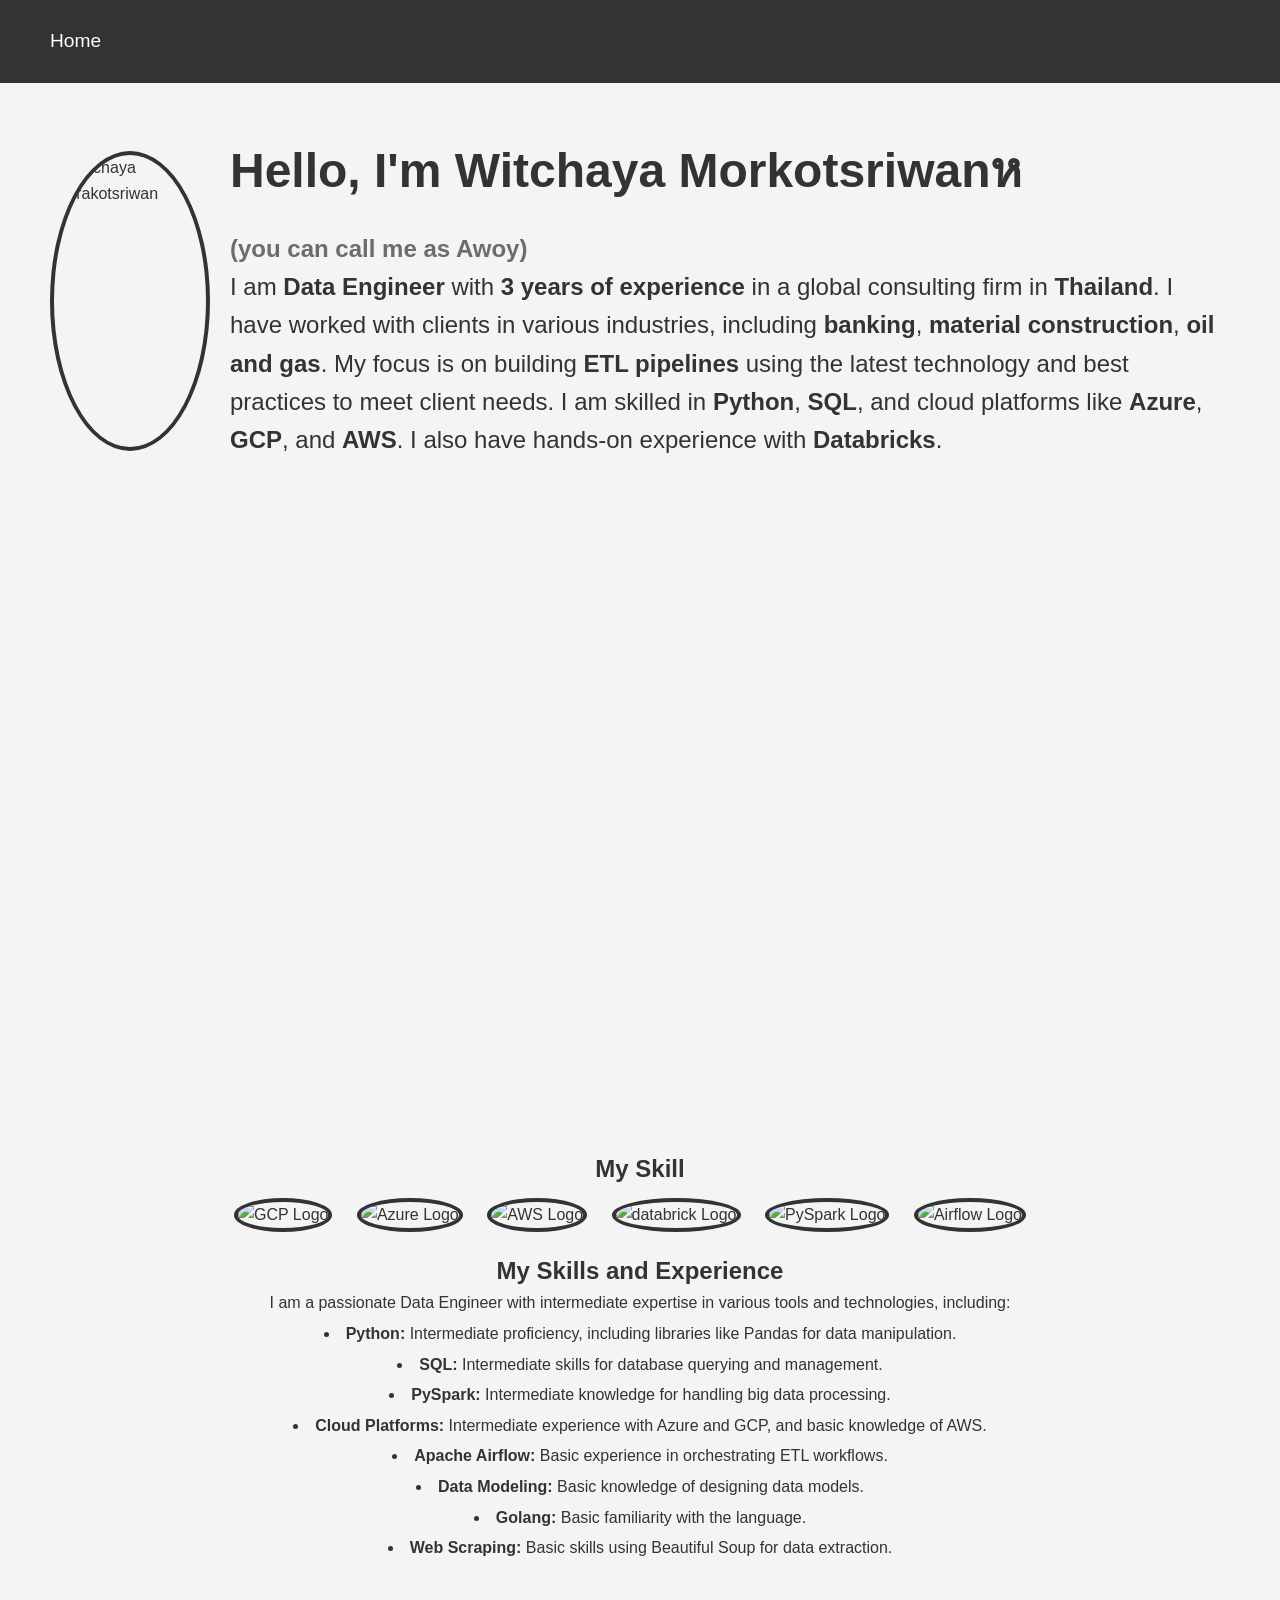
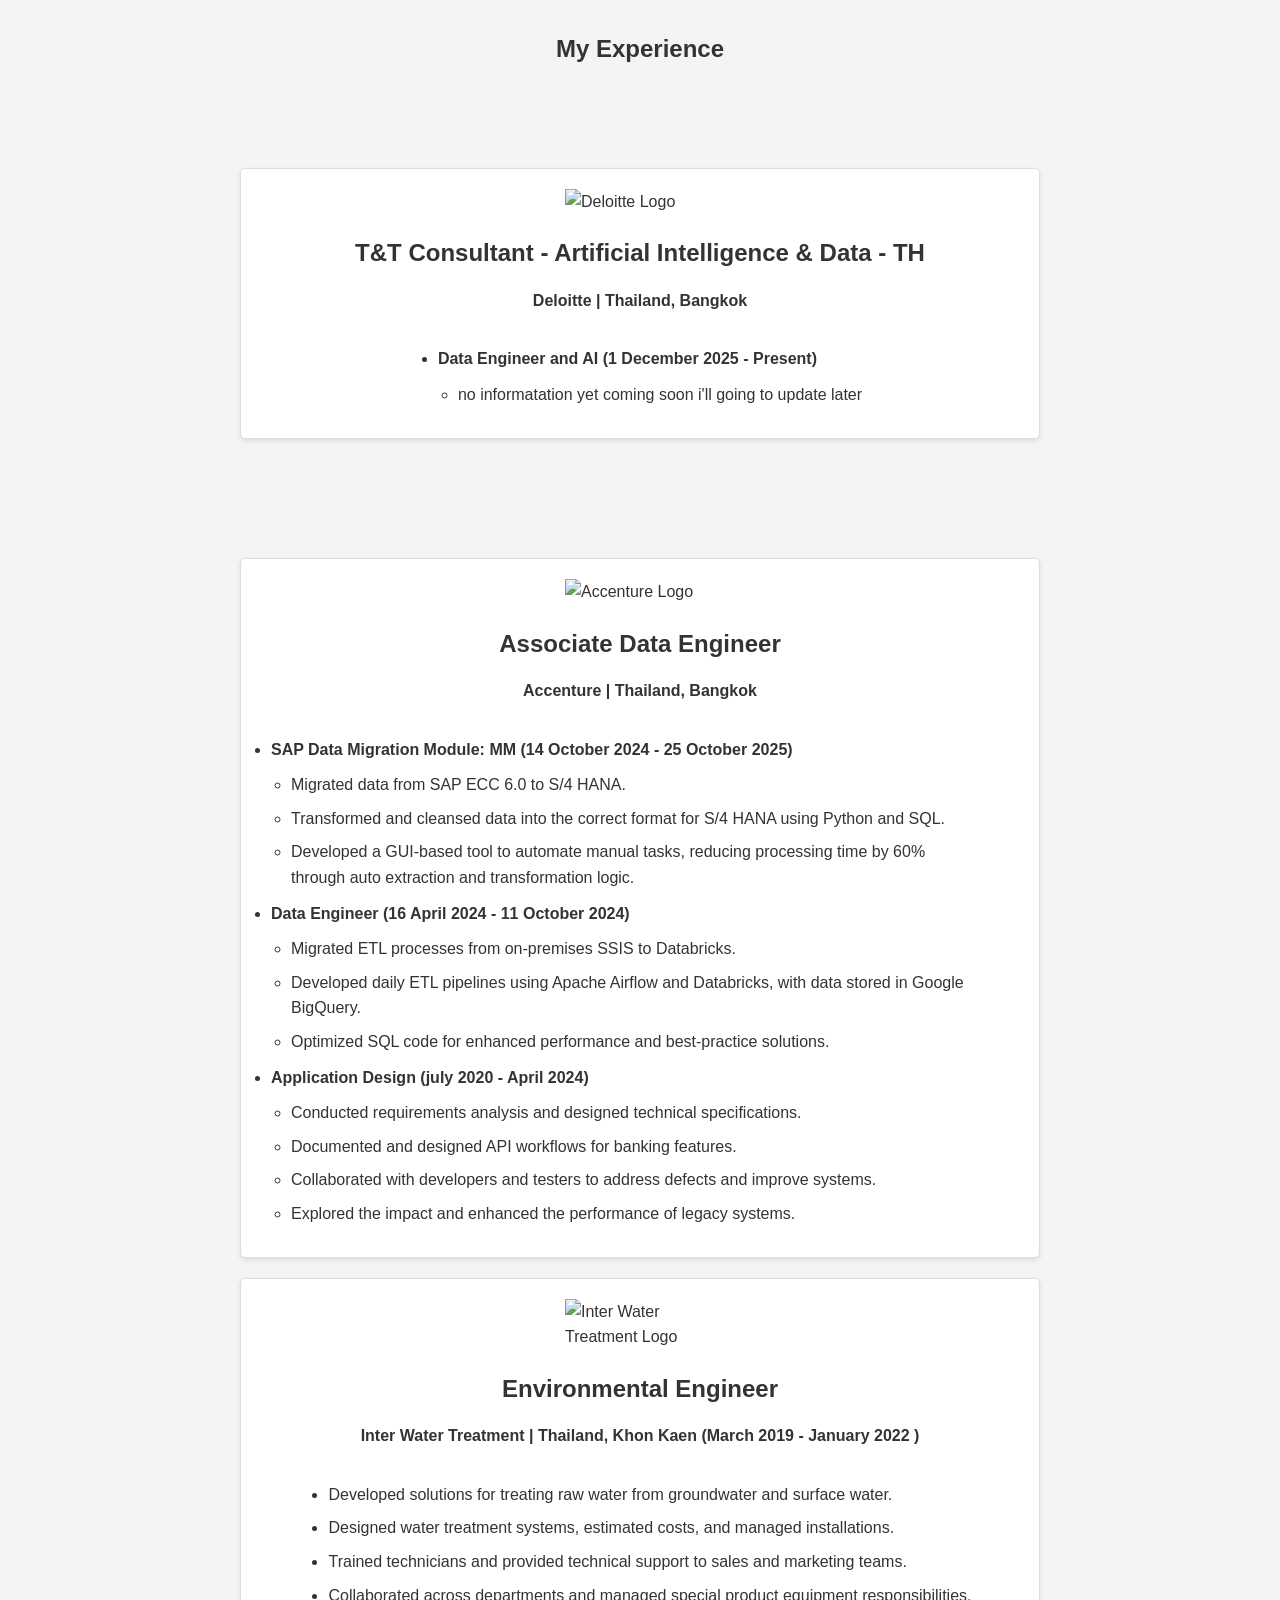
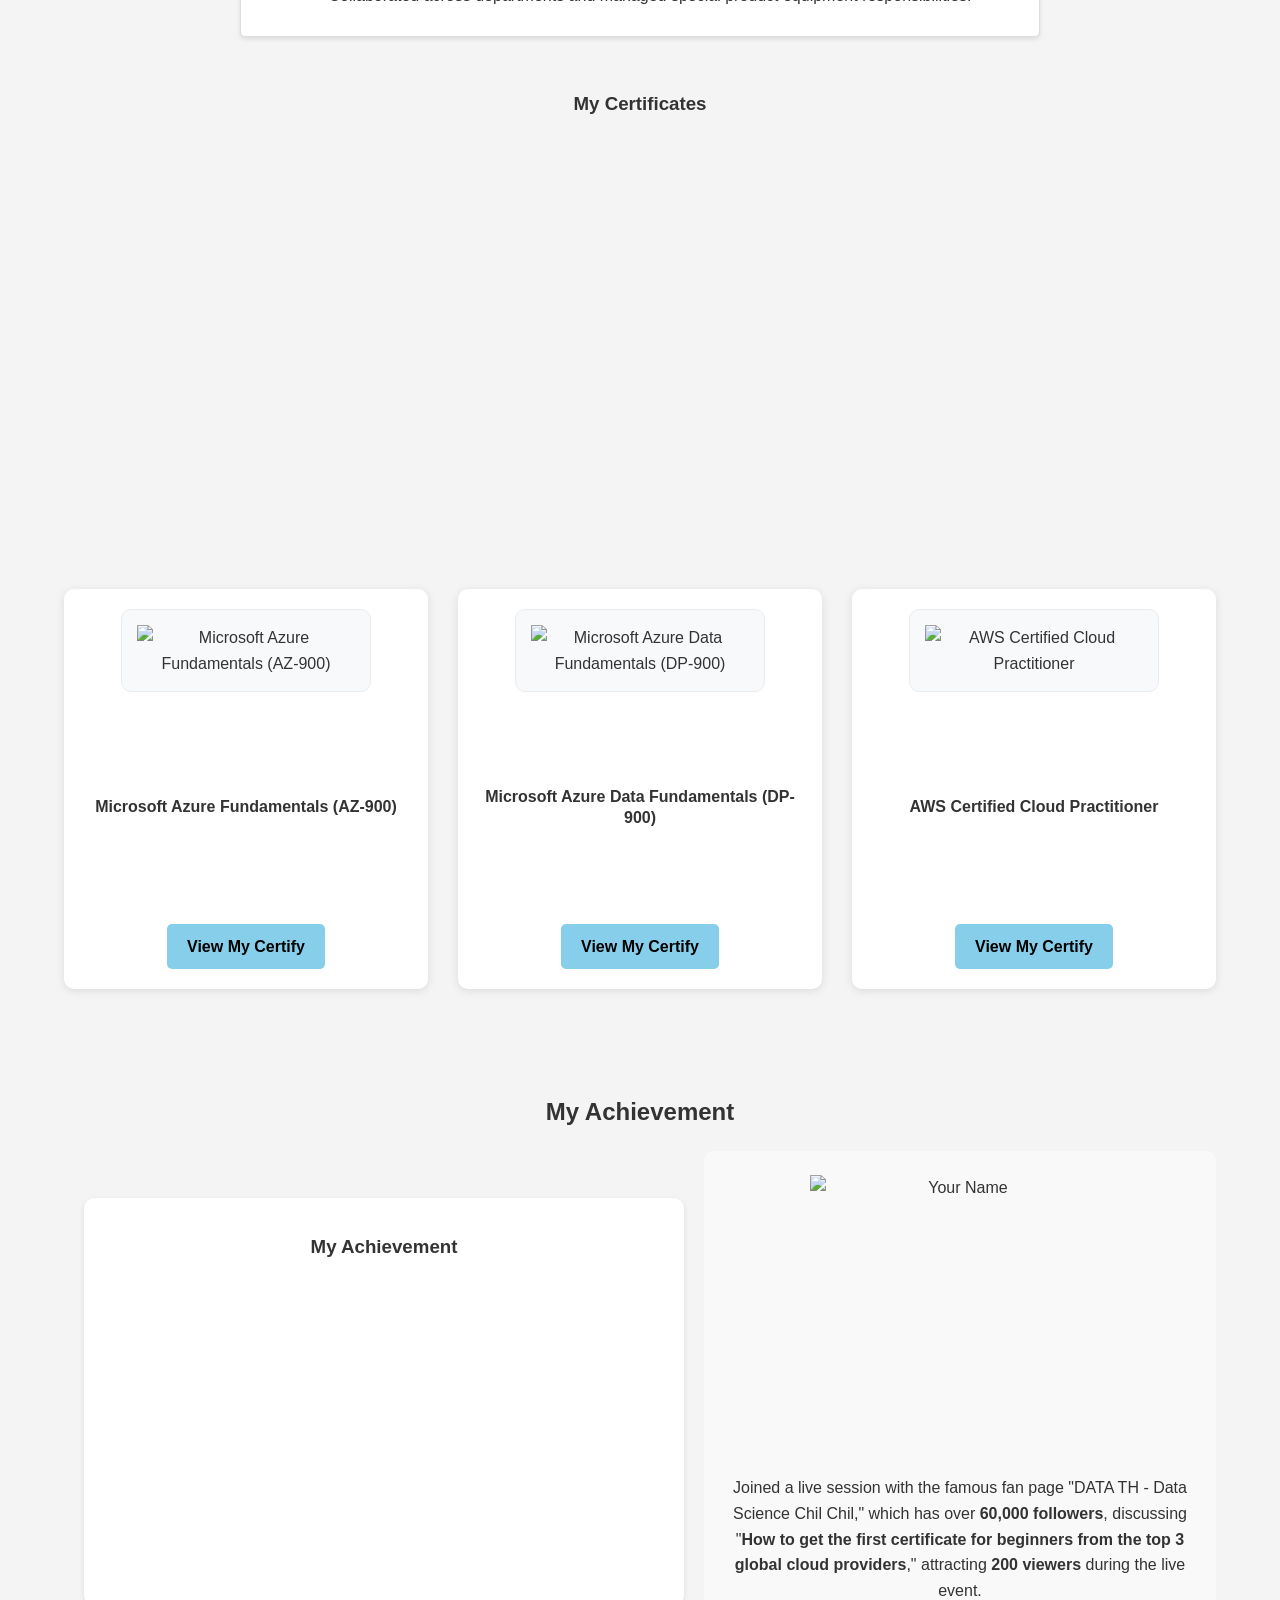
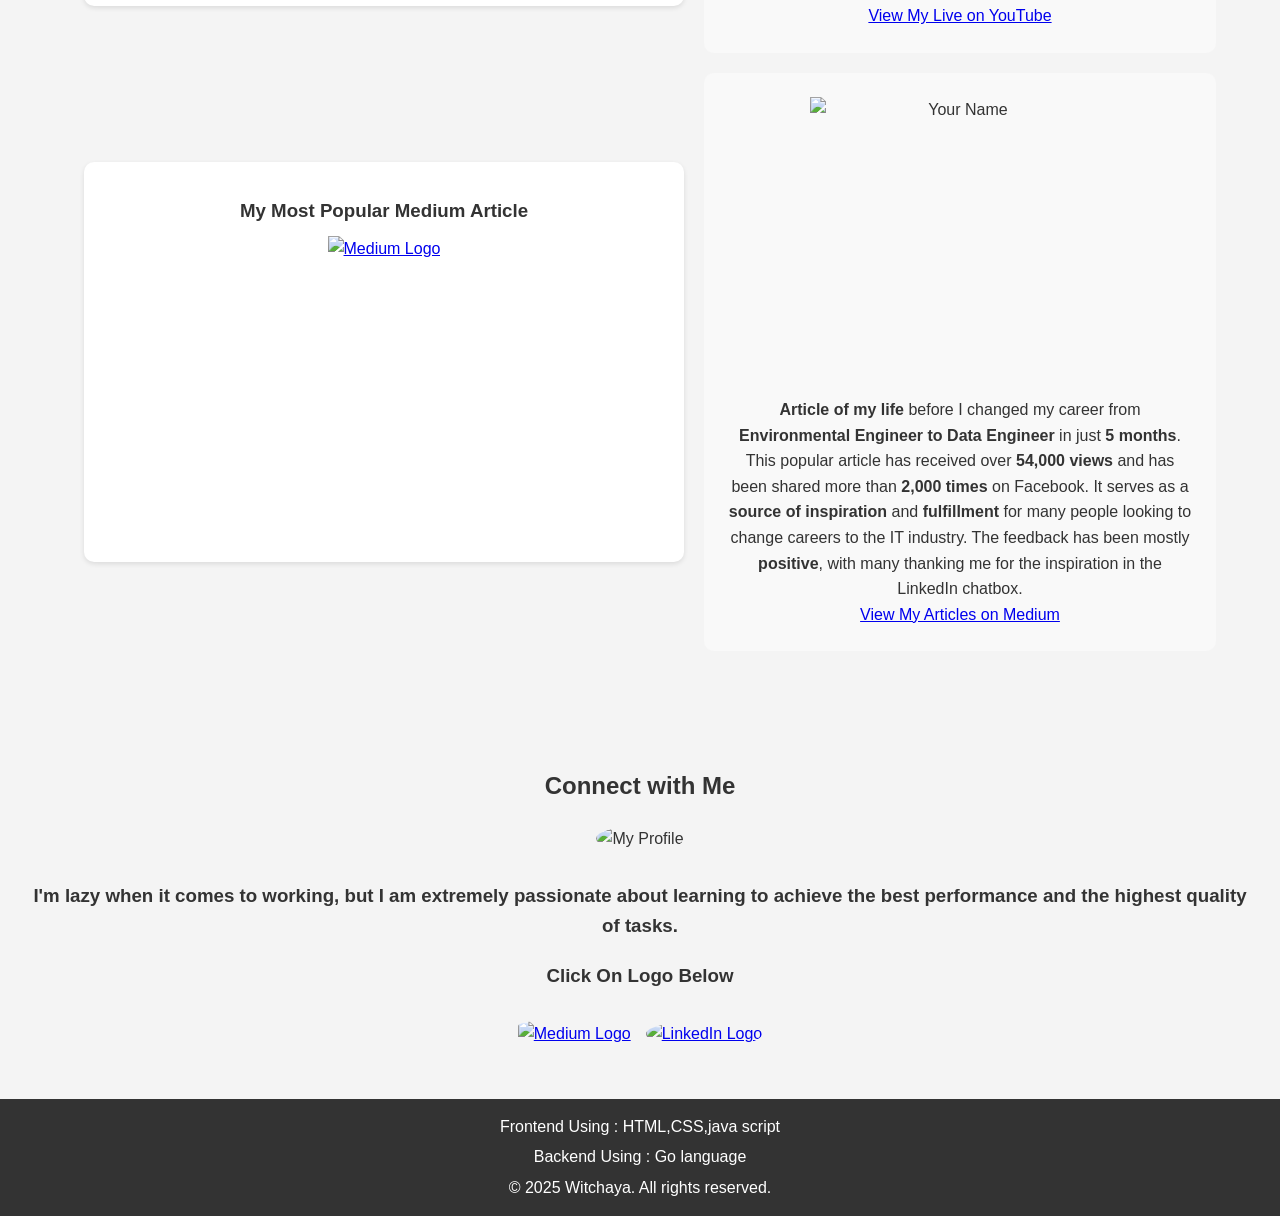
==== commit dbaa6c45: "remove 2026 text" ====
--- a/templates/index.html
+++ b/templates/index.html
@@ -28,7 +28,7 @@
         <div class="profile-container">
             <img src="image/me.jpeg" alt="Witchaya Morakotsriwan" class="profile-picture">
             <div class="intro-text">
-                <h1>Hello, I'm Witchaya Morkotsriwan (2026)</h1>
+                <h1>Hello, I'm Witchaya Morkotsriwanห</h1>
                 <h2 class="nickname">(you can call me as <strong> Awoy</strong>)</h2>
                 <div></div>
                 <p>
@@ -255,7 +255,8 @@
                             times</strong> on Facebook. It serves as a <strong>source of inspiration</strong> and
                         <strong>fulfillment</strong> for many people looking to change careers to the IT industry. The
                         feedback has been mostly <strong>positive</strong>, with many thanking me for the inspiration in
-                        the LinkedIn chatbox.</p>
+                        the LinkedIn chatbox.
+                    </p>
                     <a href="https://medium.com/road-to-data-engineer-student-blogs/5-เดือน-ย้ายสายงานจากวิศวกรสิ่งแวดล้อมไปเป็น-data-engineer-668790718eb6"
                         target="_blank">View My Articles on Medium</a>
                 </div>
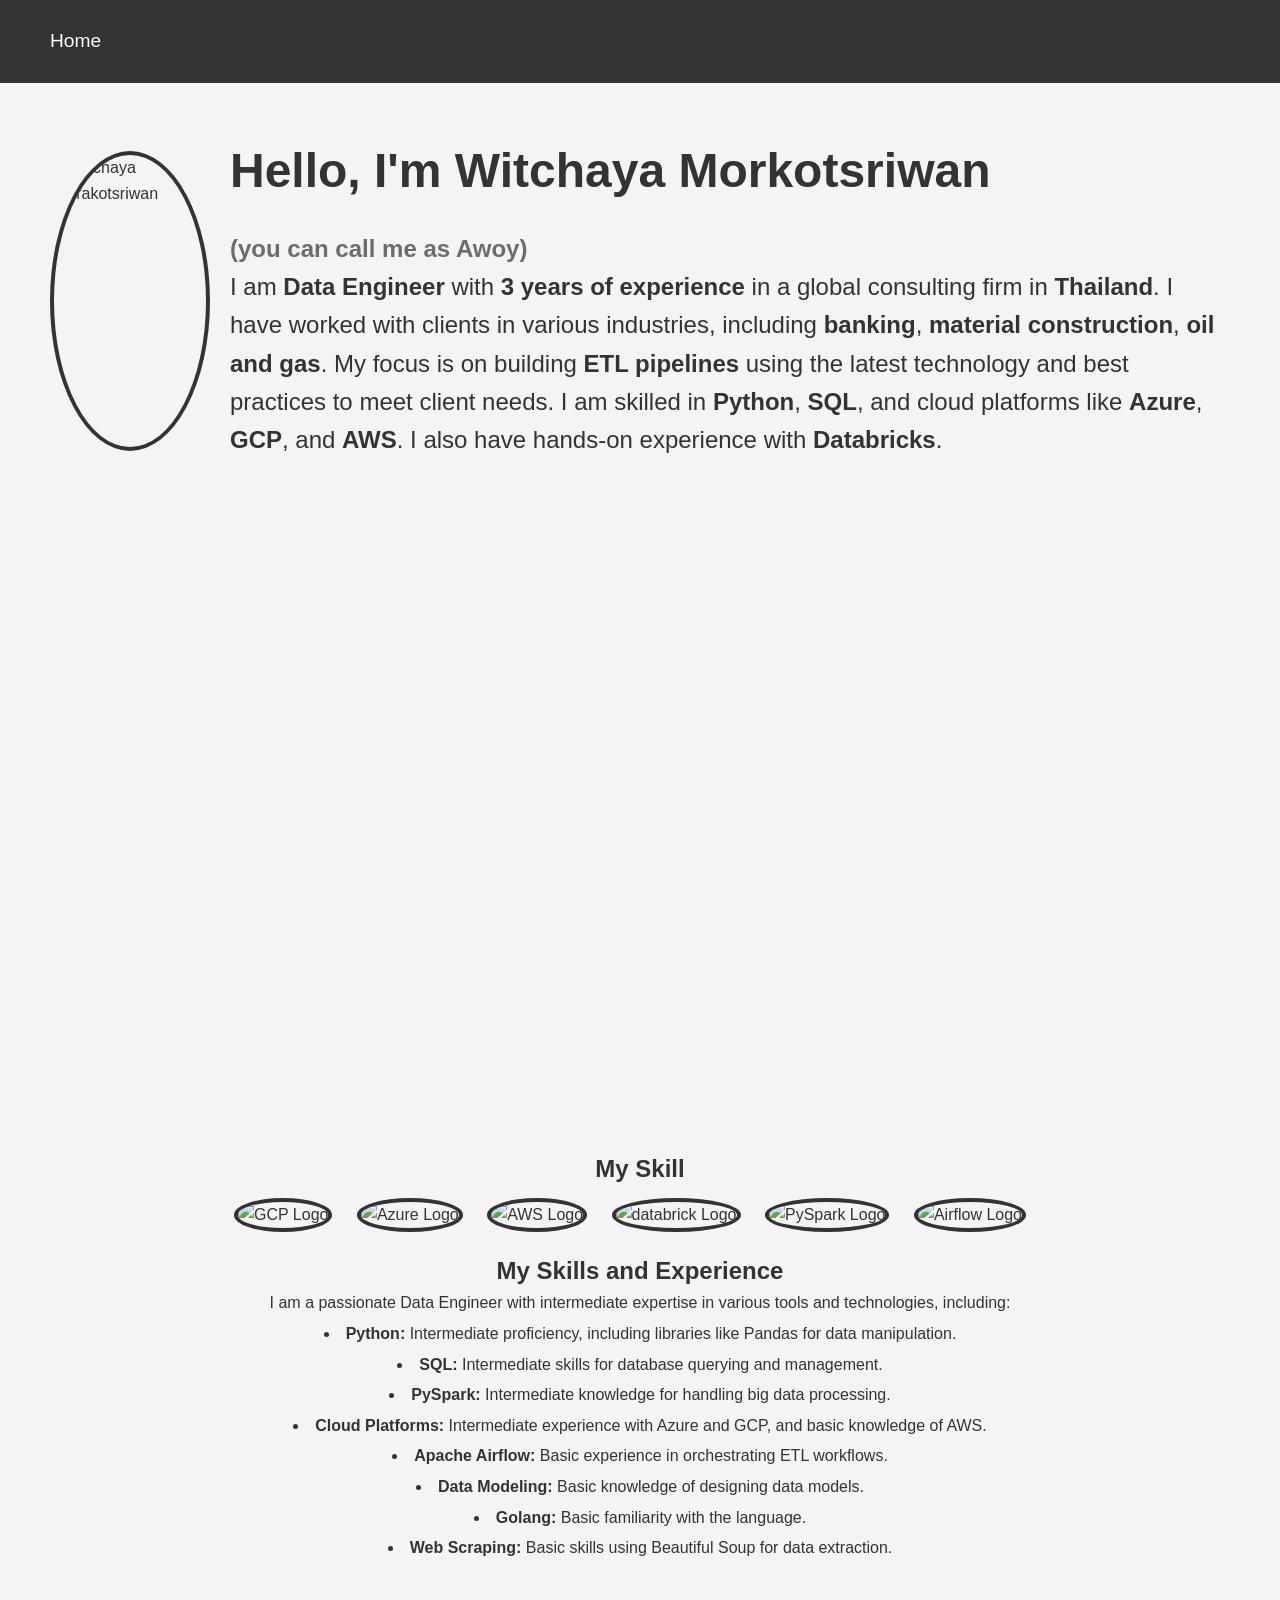
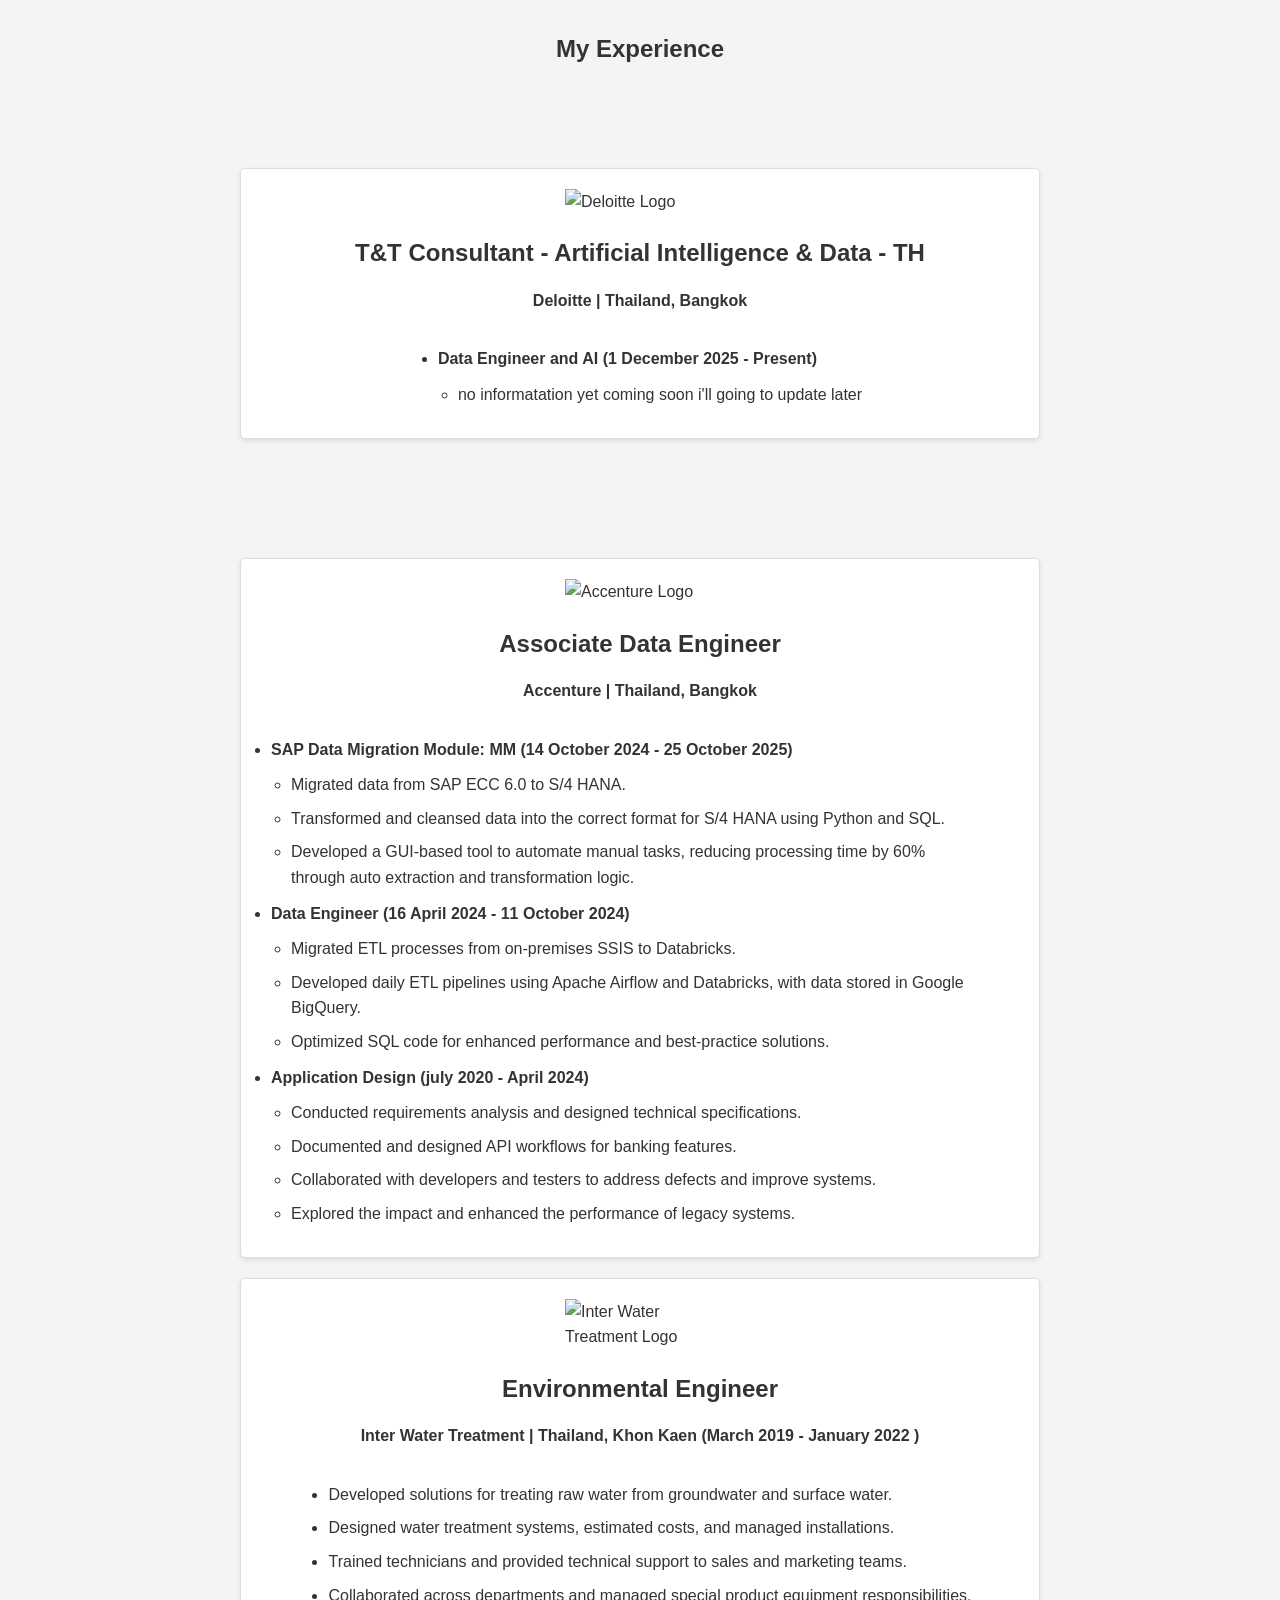
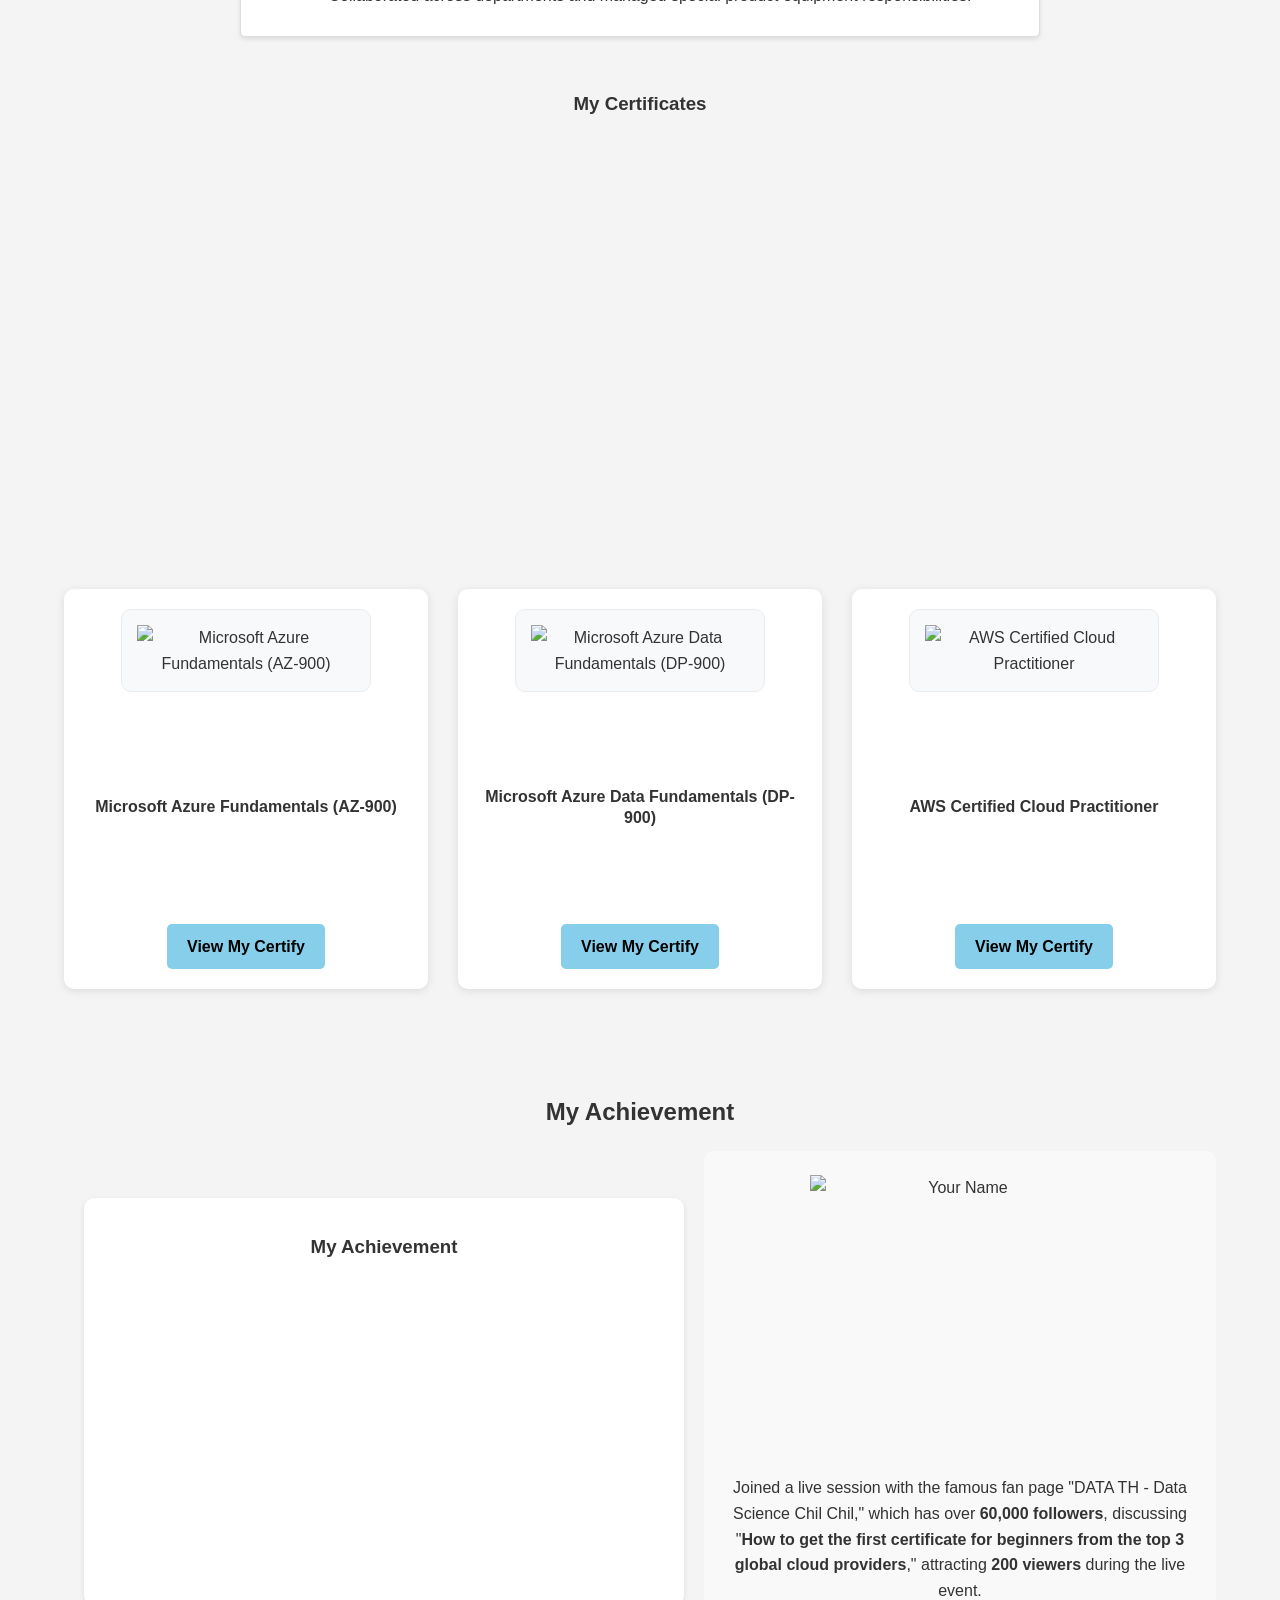
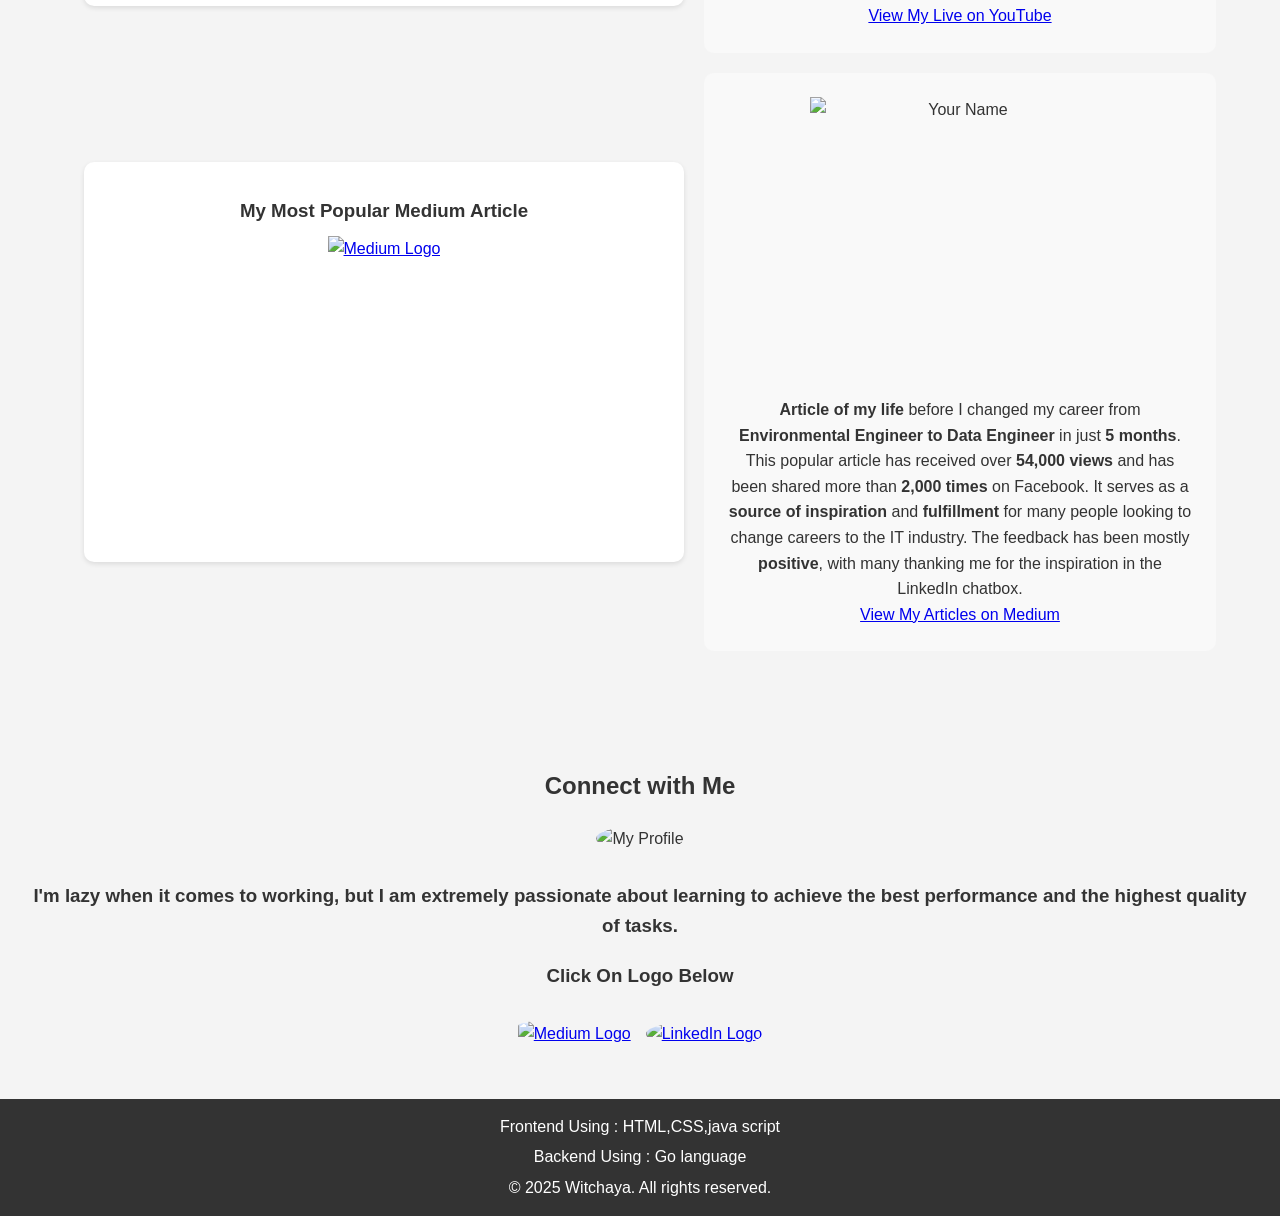
==== commit c350389b: "remove ห text" ====
--- a/templates/index.html
+++ b/templates/index.html
@@ -28,7 +28,7 @@
         <div class="profile-container">
             <img src="image/me.jpeg" alt="Witchaya Morakotsriwan" class="profile-picture">
             <div class="intro-text">
-                <h1>Hello, I'm Witchaya Morkotsriwanห</h1>
+                <h1>Hello, I'm Witchaya Morkotsriwan</h1>
                 <h2 class="nickname">(you can call me as <strong> Awoy</strong>)</h2>
                 <div></div>
                 <p>
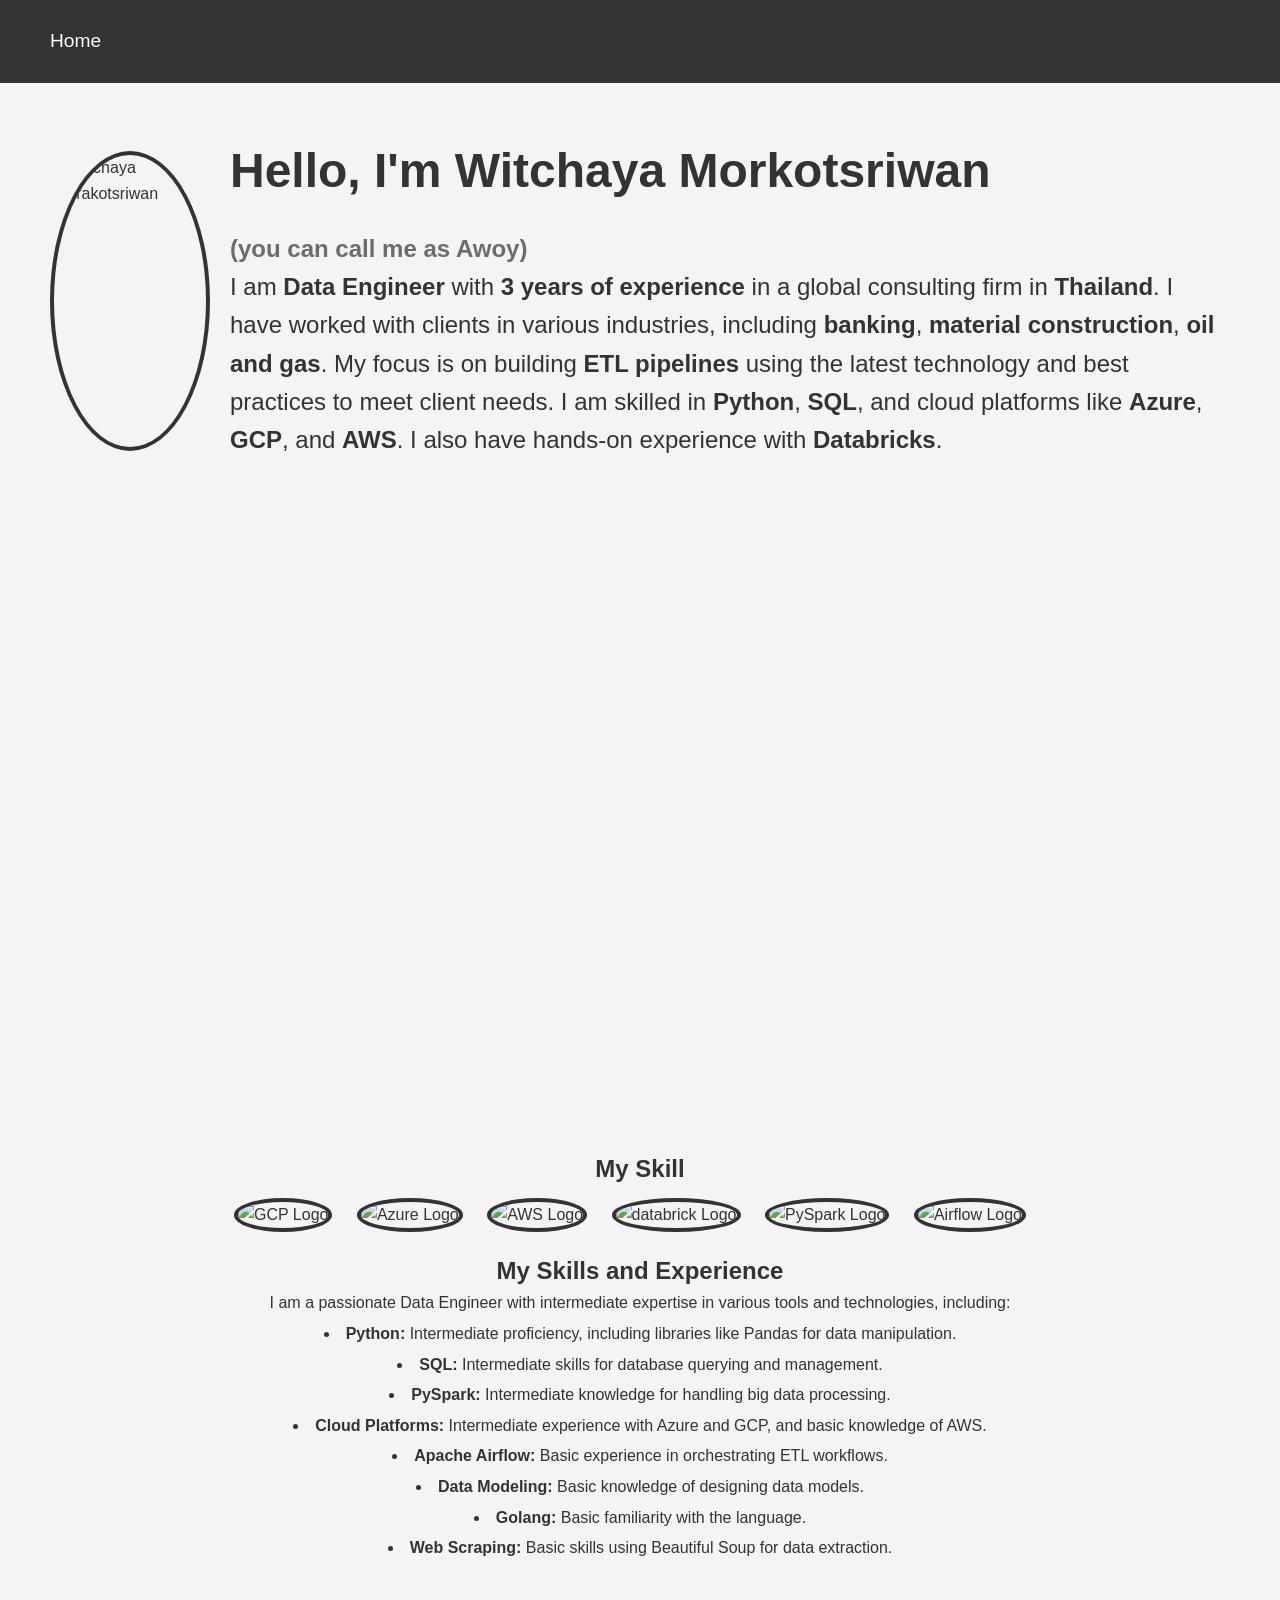
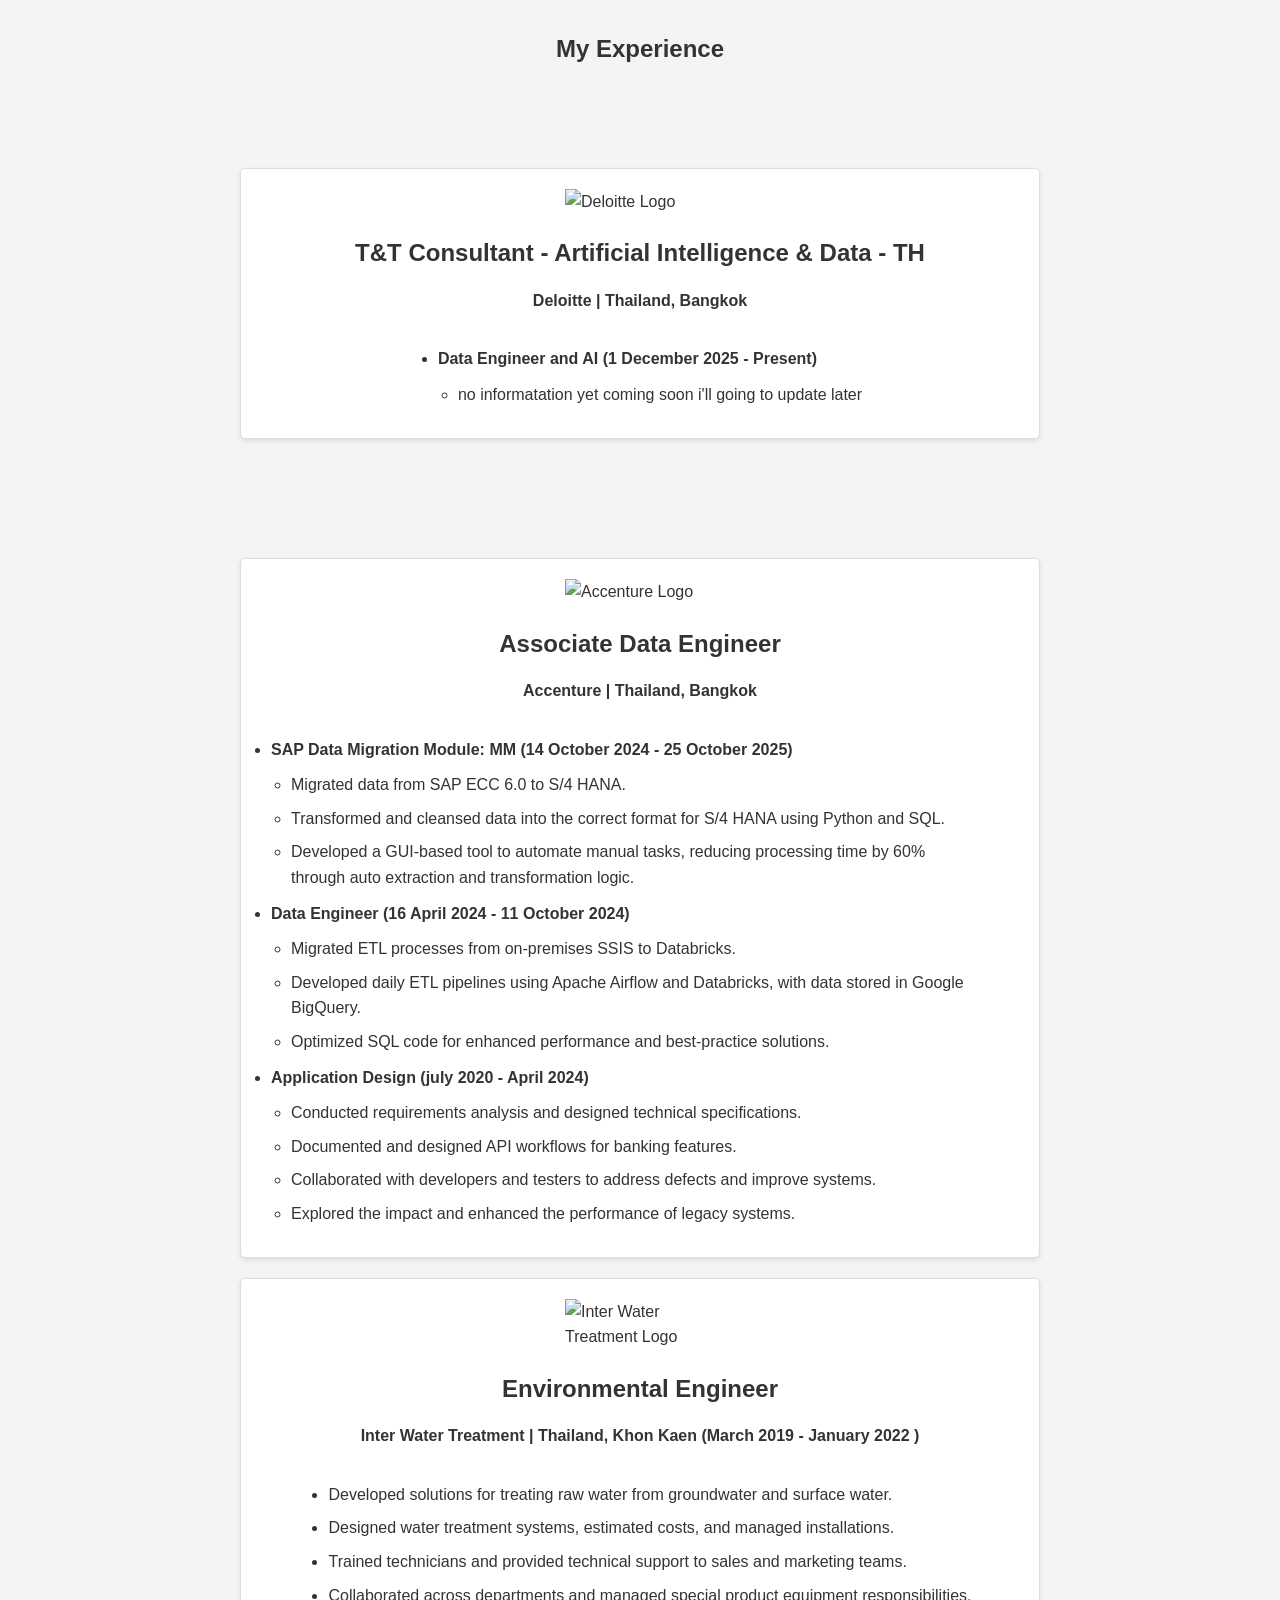
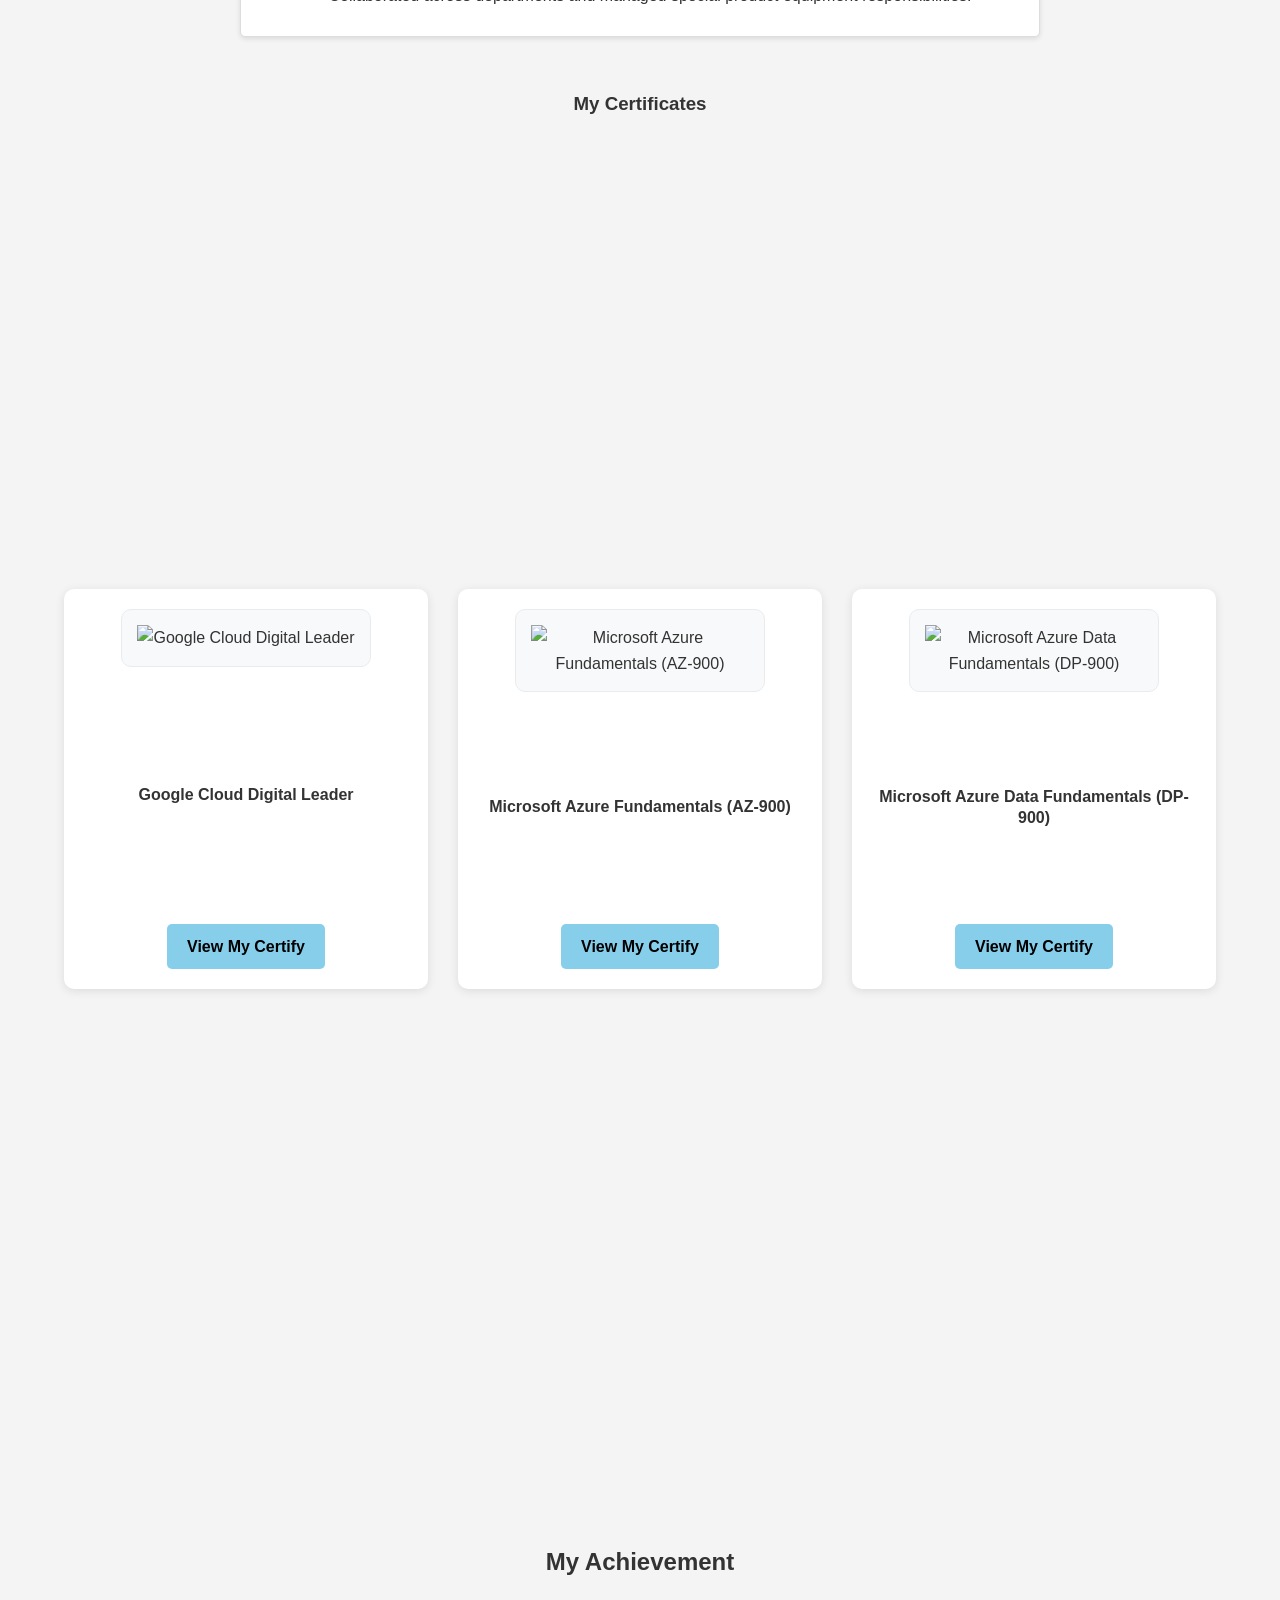
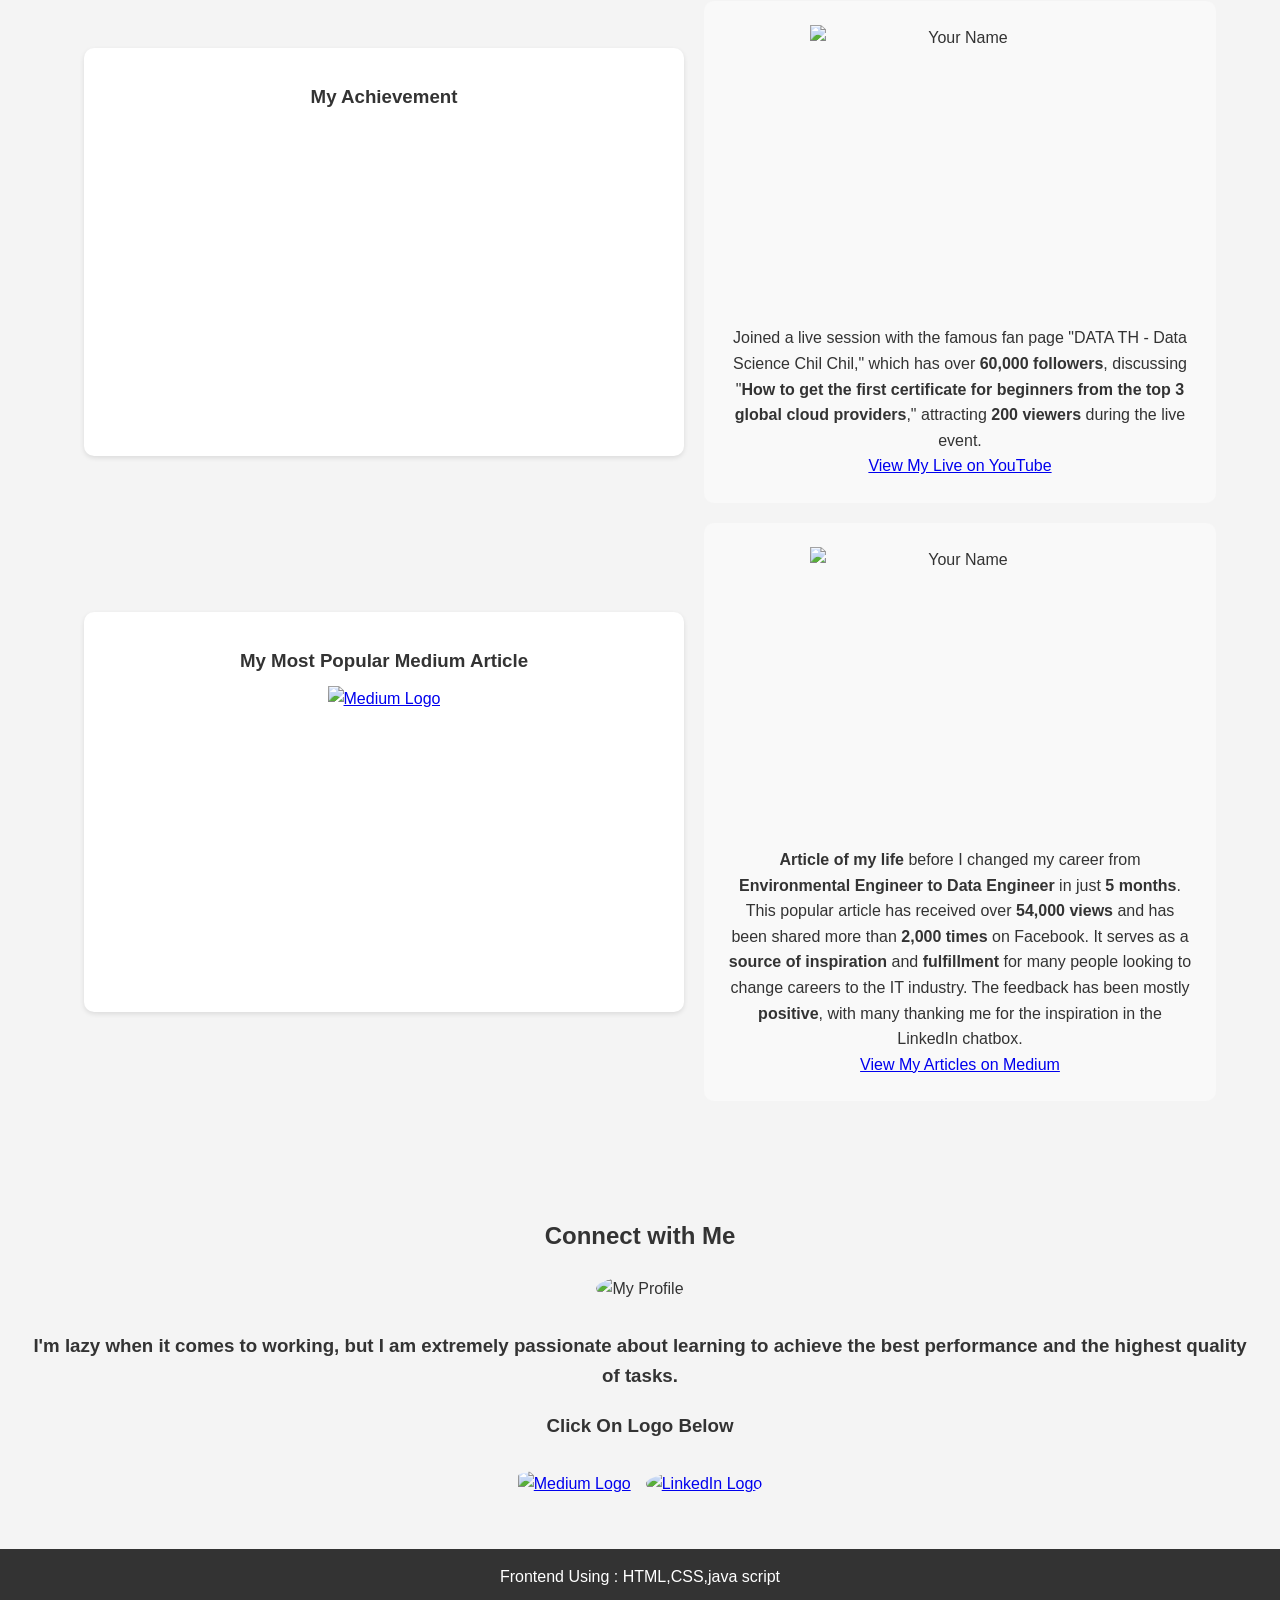
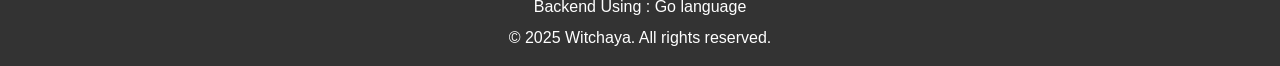
==== commit 38a35821: "Add Professional Data Engineer Certification" ====
--- a/templates/index.html
+++ b/templates/index.html
@@ -2,6 +2,15 @@
 <html lang="en">
 
 <head>
+    <!-- Google tag (gtag.js) -->
+    <script async src="https://www.googletagmanager.com/gtag/js?id=G-H7ETM5JST1"></script>
+    <script>
+      window.dataLayer = window.dataLayer || [];
+      function gtag(){dataLayer.push(arguments);}
+      gtag('js', new Date());
+
+      gtag('config', 'G-H7ETM5JST1');
+    </script>
     <meta charset="UTF-8">
     <meta name="viewport" content="width=device-width, initial-scale=1.0">
     <link rel="stylesheet" href="/static/css/styles.css">
@@ -166,6 +175,13 @@
             </div>
             <div class="certificate-grid">
                 <div class="certificate-container">
+                    <img src="image/professional-data-engineer-certification.png" alt="Google Cloud Professional Data Engineer Certification"
+                        class="certificate-picture">
+                    <p><strong>Google Cloud Professional Data Engineer</strong></p>
+                    <a href="https://www.credly.com/badges/41c1247a-d548-4ea5-b7cc-4746d09ca178/public_url" class="cert-btn"
+                        target="_blank">View My Certify</a>
+                </div>
+                <div class="certificate-container">
                     <img src="image/databrick badge2.png" alt="Databricks Data Engineer Associate"
                         class="certificate-picture">
                     <p><strong>Databricks Data Engineer Associate</strong></p>
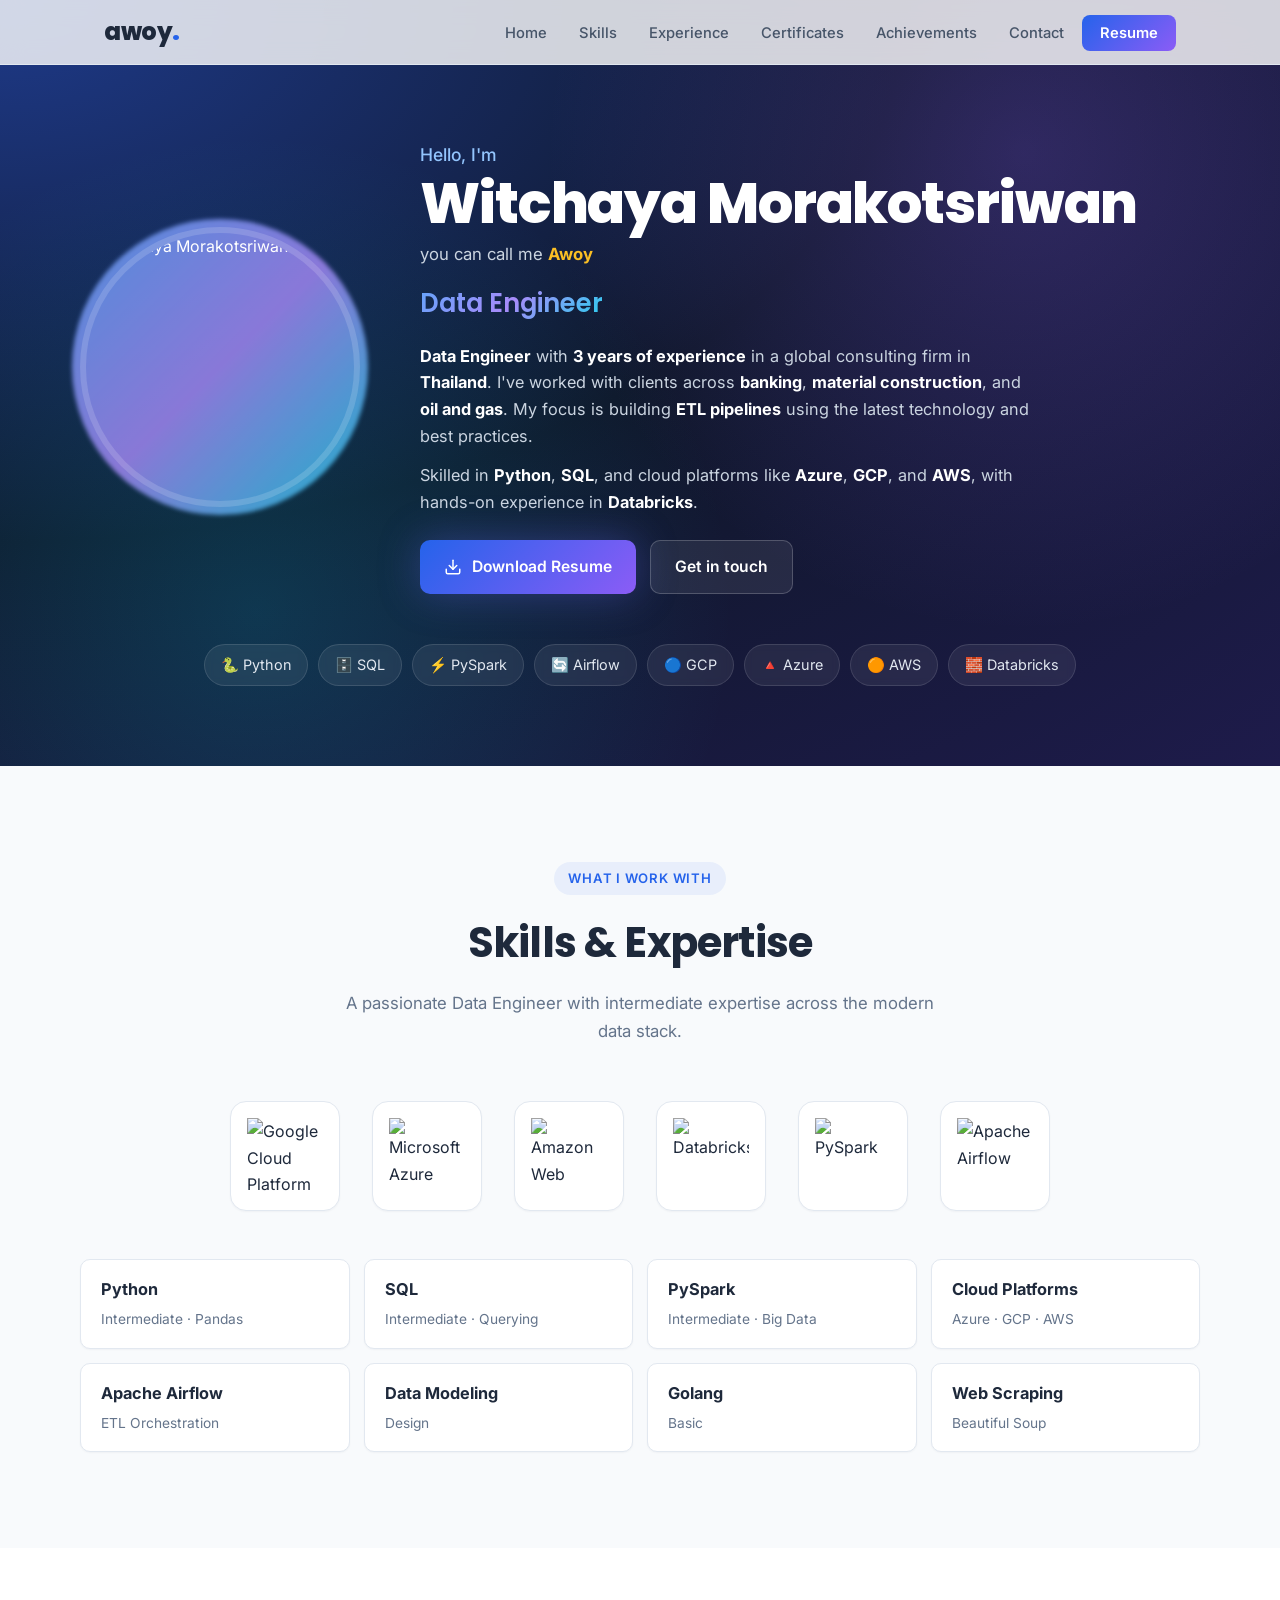
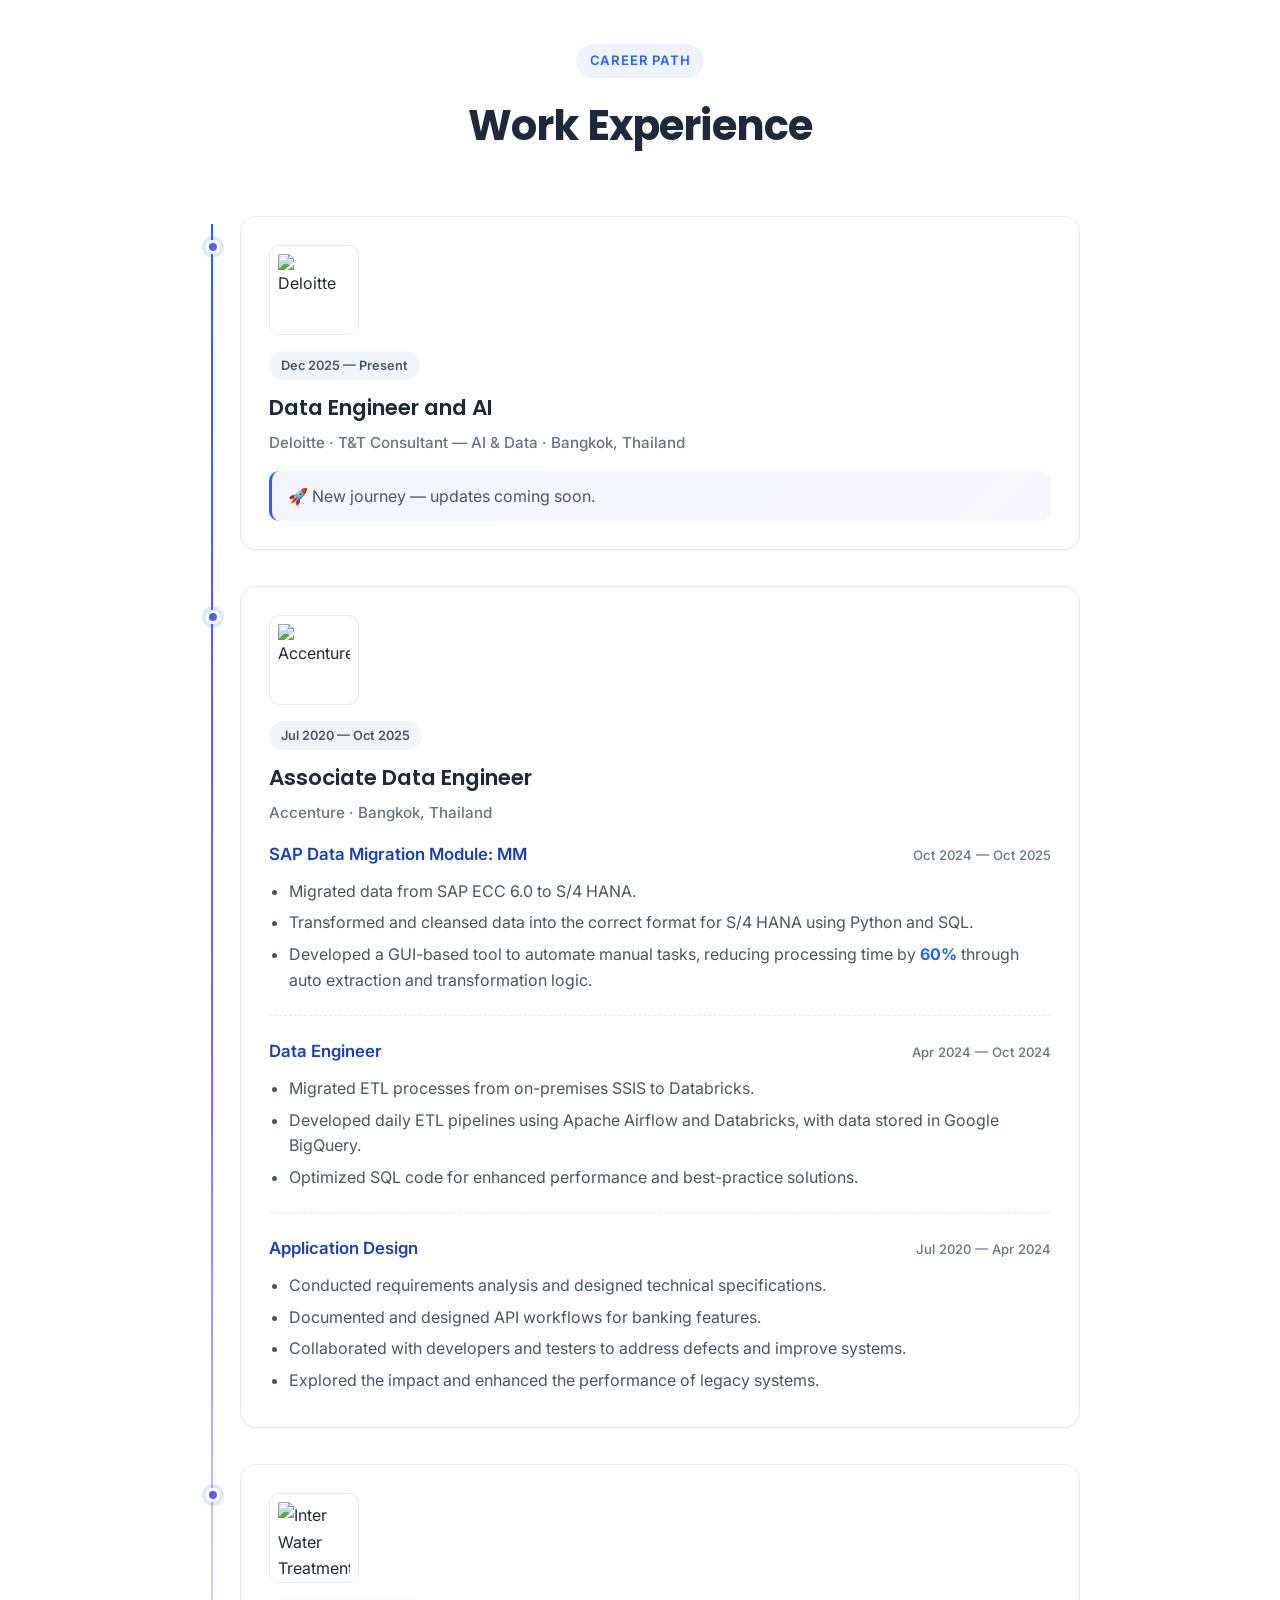
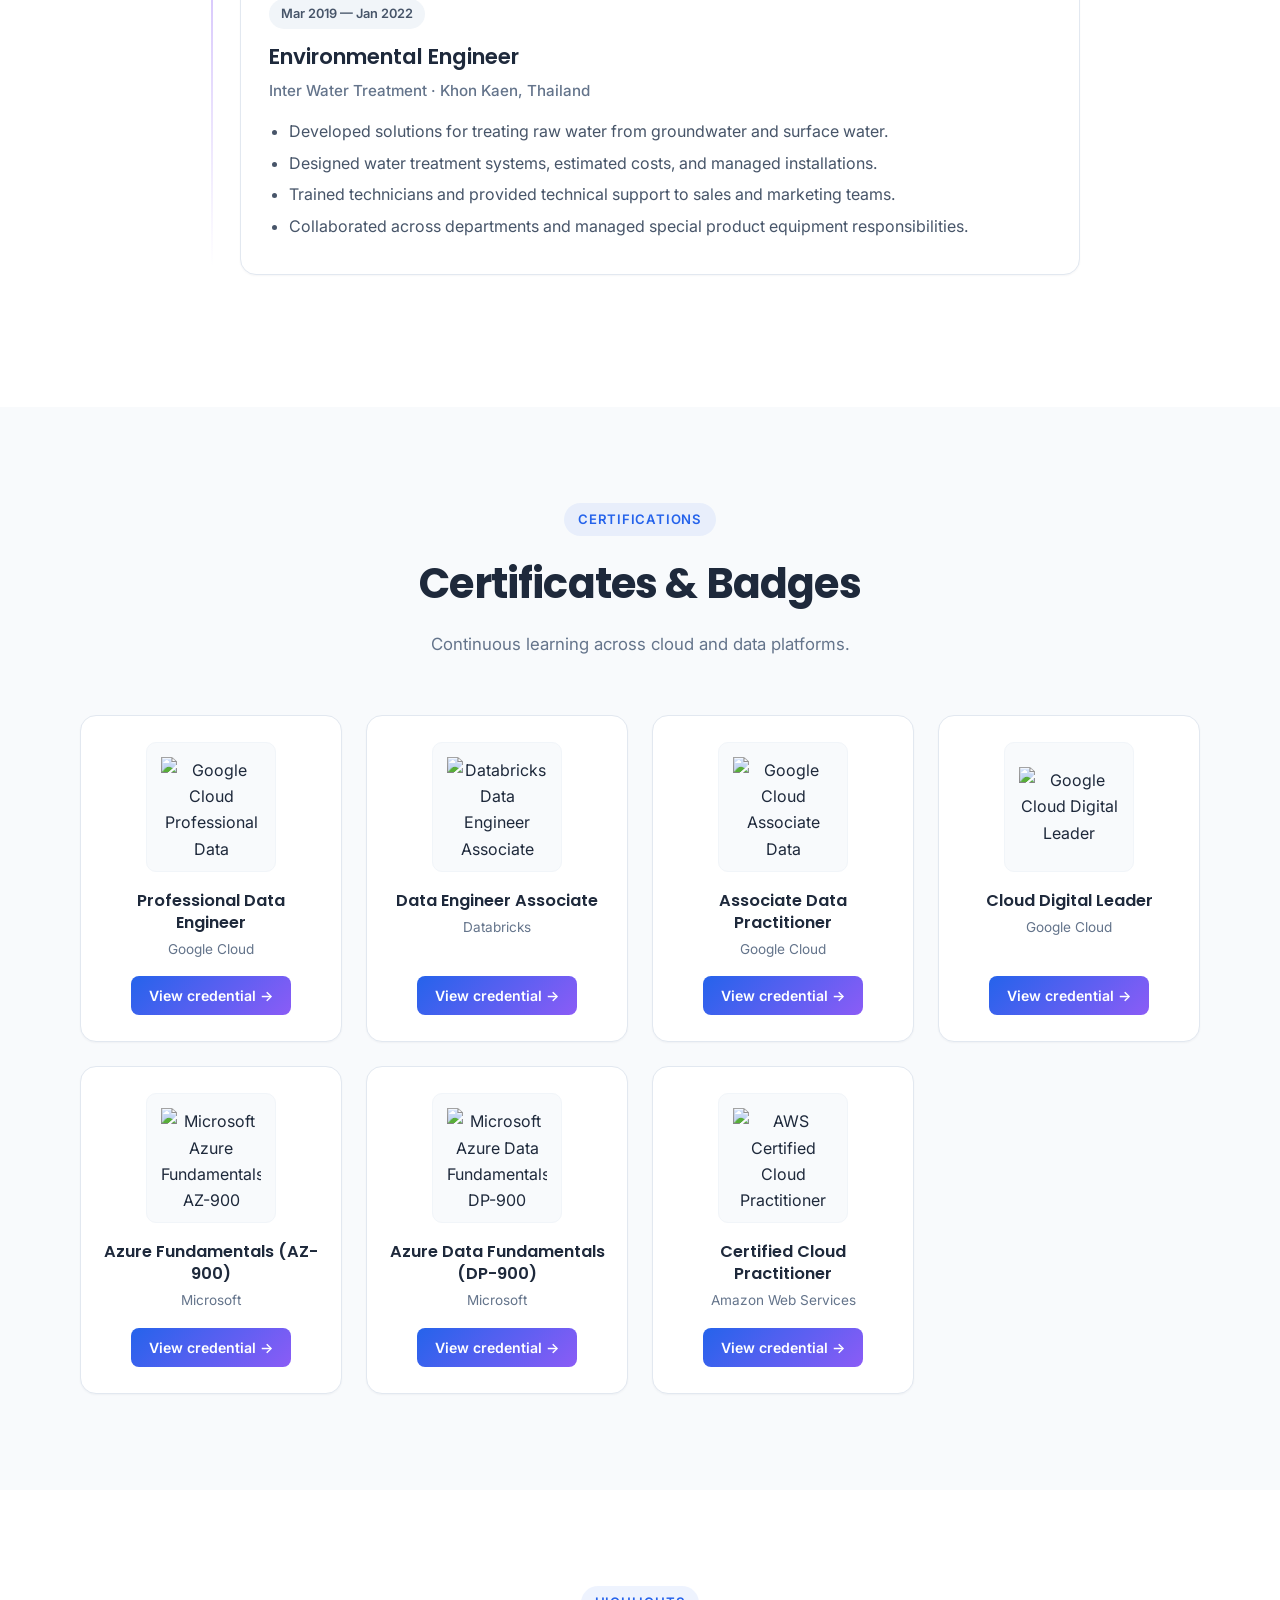
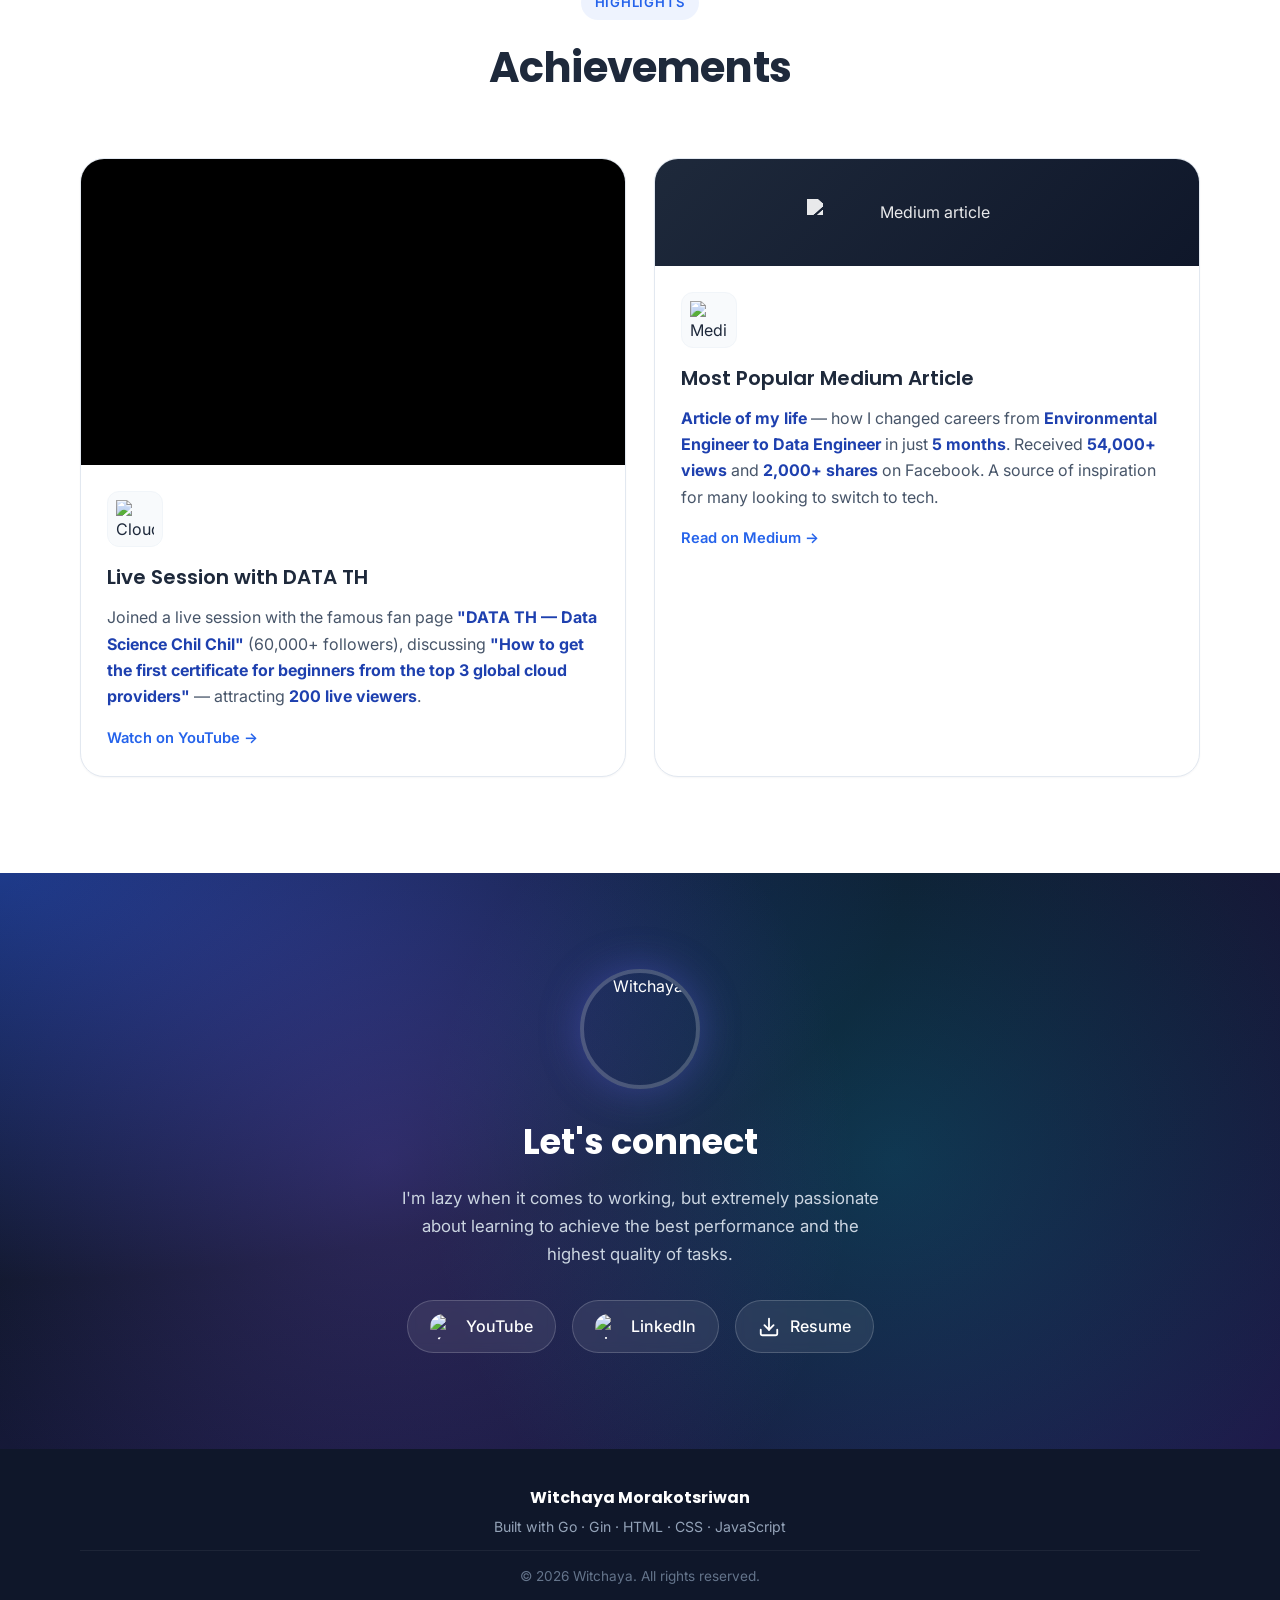
==== commit 61b98513: "feat:revamp page" ====
--- a/templates/index.html
+++ b/templates/index.html
@@ -5,566 +5,331 @@
     <!-- Google tag (gtag.js) -->
     <script async src="https://www.googletagmanager.com/gtag/js?id=G-H7ETM5JST1"></script>
     <script>
-      window.dataLayer = window.dataLayer || [];
-      function gtag(){dataLayer.push(arguments);}
-      gtag('js', new Date());
-
-      gtag('config', 'G-H7ETM5JST1');
+        window.dataLayer = window.dataLayer || [];
+        function gtag() { dataLayer.push(arguments); }
+        gtag('js', new Date());
+        gtag('config', 'G-H7ETM5JST1');
     </script>
+
     <meta charset="UTF-8">
     <meta name="viewport" content="width=device-width, initial-scale=1.0">
+    <meta name="description" content="Witchaya Morakotsriwan (Awoy) - Data Engineer with 3+ years of experience in ETL pipelines, cloud platforms, and data engineering best practices.">
+    <title>Witchaya Morakotsriwan — Data Engineer</title>
+
+    <!-- Fonts -->
+    <link rel="preconnect" href="https://fonts.googleapis.com">
+    <link rel="preconnect" href="https://fonts.gstatic.com" crossorigin>
+    <link href="https://fonts.googleapis.com/css2?family=Inter:wght@400;500;600;700&family=Poppins:wght@500;600;700;800&display=swap" rel="stylesheet">
+
     <link rel="stylesheet" href="/static/css/styles.css">
-    <title>My Portfolio</title>
-    <!-- All CSS has been moved to /static/css/styles.css for better organization -->
-
-
-
-
-    </style>
 </head>
 
 <body>
-    <header>
-        <nav>
-            <ul>
-                <li><a href="/">Home</a></li>
+    <!-- Navigation -->
+    <header id="navbar">
+        <nav class="nav-container">
+            <a href="#home" class="nav-logo">awoy<span>.</span></a>
+            <button class="nav-toggle" id="navToggle" aria-label="Toggle menu">
+                <span></span><span></span><span></span>
+            </button>
+            <ul class="nav-menu" id="navMenu">
+                <li><a href="#home">Home</a></li>
+                <li><a href="#skills">Skills</a></li>
+                <li><a href="#experience">Experience</a></li>
+                <li><a href="#certificates">Certificates</a></li>
+                <li><a href="#achievements">Achievements</a></li>
+                <li><a href="#contact">Contact</a></li>
+                <li><a href="/download-resume" class="nav-cta">Resume</a></li>
             </ul>
-
         </nav>
     </header>
 
-    <section id="home">
-        <div class="profile-container">
-            <img src="image/me.jpeg" alt="Witchaya Morakotsriwan" class="profile-picture">
-            <div class="intro-text">
-                <h1>Hello, I'm Witchaya Morkotsriwan</h1>
-                <h2 class="nickname">(you can call me as <strong> Awoy</strong>)</h2>
-                <div></div>
-                <p>
-                    I am <strong>Data Engineer</strong> with <strong>3 years of experience</strong>
-                    in a global consulting firm in <strong>Thailand</strong>. I have worked with clients in various
-                    industries, including <strong>banking</strong>,
-                    <strong>material construction</strong>, <strong>oil and gas</strong>. My focus is on building
-                    <strong>ETL pipelines</strong>
-                    using the latest technology and best practices to meet client needs. I am skilled in
-                    <strong>Python</strong>, <strong>SQL</strong>,
-                    and cloud platforms like <strong>Azure</strong>, <strong>GCP</strong>, and <strong>AWS</strong>.
-                    I also have hands-on experience with <strong>Databricks</strong>.
+    <!-- Hero / Home -->
+    <section id="home" class="hero">
+        <div class="hero-bg"></div>
+        <div class="hero-container">
+            <div class="hero-image-wrap reveal">
+                <img src="image/me.jpeg" alt="Witchaya Morakotsriwan" class="hero-image">
+            </div>
+            <div class="hero-text reveal">
+                <p class="hero-greeting">Hello, I'm</p>
+                <h1 class="hero-name">Witchaya Morakotsriwan</h1>
+                <p class="hero-nickname">you can call me <strong>Awoy</strong></p>
+                <h2 class="hero-role">Data Engineer</h2>
+                <p class="hero-bio">
+                    <strong>Data Engineer</strong> with <strong>3 years of experience</strong> in a global consulting firm in <strong>Thailand</strong>.
+                    I've worked with clients across <strong>banking</strong>, <strong>material construction</strong>, and <strong>oil and gas</strong>.
+                    My focus is building <strong>ETL pipelines</strong> using the latest technology and best practices.
                 </p>
-            </div>
-        </div>
-    </section>
-
-    <!-- Resume Section -->
-    <section id="resume" class="resume-section">
-        <div class="resume-container">
-            <h1 class="resume-title">Download My Resume</h1>
-            <img src="image/resume icon.png" alt="Resume Icon" class="resume-icon">
-            <p class="resume-description">Get the latest version of my resume with detailed work experience and
-                certifications.</p>
-            <a href="/download-resume" class="resume-download-btn">
-                <svg class="download-icon" xmlns="http://www.w3.org/2000/svg" viewBox="0 0 24 24" fill="none"
-                    stroke="currentColor" stroke-width="2" stroke-linecap="round" stroke-linejoin="round">
-                    <path d="M21 15v4a2 2 0 0 1-2 2H5a2 2 0 0 1-2-2v-4"></path>
-                    <polyline points="7 10 12 15 17 10"></polyline>
-                    <line x1="12" y1="15" x2="12" y2="3"></line>
-                </svg>
-                Download Resume (PDF)
-            </a>
-            <p class="resume-update">Last updated: 11 November 2025</p>
-        </div>
-    </section>
-
-
-    <section id="skill">
-        <h1 class="my_skill">My Skill</h1>
-
-        <img src="image/GCP logo.webp" alt="GCP Logo" class="skill-picture">
-        <img src="image/azure logo.webp" alt="Azure Logo" class="skill-picture">
-        <img src="image/Aws logo2.jpeg" alt="AWS Logo" class="skill-picture">
-        <img src="image/Databricks_logo.png" alt="databrick Logo" class="skill-picture">
-        <img src="image/pyspark logo.png" alt="PySpark Logo" class="skill-picture">
-        <img src="image/airflow.webp" alt="Airflow Logo" class="skill-picture">
-
-        <div class="skill_text">
-            <h2>My Skills and Experience</h2>
-            <p>I am a passionate Data Engineer with intermediate expertise in various tools and technologies, including:
-            </p>
-            <li><strong>Python:</strong> Intermediate proficiency, including libraries like Pandas for data
-                manipulation.</li>
-            <li><strong>SQL:</strong> Intermediate skills for database querying and management.</li>
-            <li><strong>PySpark:</strong> Intermediate knowledge for handling big data processing.</li>
-            <li><strong>Cloud Platforms:</strong> Intermediate experience with Azure and GCP, and basic knowledge of
-                AWS.</li>
-            <li><strong>Apache Airflow:</strong> Basic experience in orchestrating ETL workflows.</li>
-            <li><strong>Data Modeling:</strong> Basic knowledge of designing data models.</li>
-            <li><strong>Golang:</strong> Basic familiarity with the language.</li>
-            <li><strong>Web Scraping:</strong> Basic skills using Beautiful Soup for data extraction.</li>
-
-        </div>
-    </section>
-
-
-    </section>
-    <!-- my exp -->
-    <section id="my_exp">
-        <h2>My Experience</h2>
-        <!-- up comming de** -->
-        <div class="exp-grid">
-            <div class="exp-card">
-                <img src="image/deloitte logo.png" alt="Deloitte Logo" class="exp-picture">
-                <h3>T&T Consultant - Artificial Intelligence & Data - TH</h3>
-                <p><strong>Deloitte | Thailand, Bangkok</strong></p>
-                <ul>
-                    <li><strong>Data Engineer and AI (1 December 2025 - Present)</strong></li>
-                    <ul>
-                        <li>no informatation yet coming soon i'll going to update later</li>
-                    </ul>
-                </ul>
-            </div>
-        </div>
-        <!-- accenture exp -->
-        <div class="exp-card">
-            <img src="image/acn logo.png" alt="Accenture Logo" class="exp-picture">
-            <h3>Associate Data Engineer</h3>
-            <p><strong>Accenture | Thailand, Bangkok</strong></p>
-            <ul>
-                <li><strong>SAP Data Migration Module: MM (14 October 2024 - 25 October 2025)</strong></li>
-                <ul>
-                    <li>Migrated data from SAP ECC 6.0 to S/4 HANA.</li>
-                    <li>Transformed and cleansed data into the correct format for S/4 HANA using Python and SQL.</li>
-                    <li>Developed a GUI-based tool to automate manual tasks, reducing processing time by 60% <br>through
-                        auto extraction and transformation logic.</li>
-                </ul>
-                <li><strong>Data Engineer (16 April 2024 - 11 October 2024)</strong></li>
-                <ul>
-                    <li>Migrated ETL processes from on-premises SSIS to Databricks.</li>
-                    <li>Developed daily ETL pipelines using Apache Airflow and Databricks, with data stored in Google
-                        BigQuery.</li>
-                    <li>Optimized SQL code for enhanced performance and best-practice solutions.</li>
-                </ul>
-                <li><strong>Application Design (july 2020 - April 2024)</strong></li>
-                <ul>
-                    <li>Conducted requirements analysis and designed technical specifications.</li>
-                    <li>Documented and designed API workflows for banking features.</li>
-                    <li>Collaborated with developers and testers to address defects and improve systems.</li>
-                    <li>Explored the impact and enhanced the performance of legacy systems.</li>
-                </ul>
-            </ul>
-        </div>
-        </div>
-
-        <!-- inter water exp -->
-        <div class="exp-card">
-            <img src="image/iwater2.webp" alt="Inter Water Treatment Logo" class="exp-picture">
-            <h3>Environmental Engineer</h3>
-            <p><strong>Inter Water Treatment | Thailand, Khon Kaen (March 2019 - January 2022 )</strong></p>
-            <ul>
-                <li>Developed solutions for treating raw water from groundwater and surface water.</li>
-                <li>Designed water treatment systems, estimated costs, and managed installations.</li>
-                <li>Trained technicians and provided technical support to sales and marketing teams.</li>
-                <li>Collaborated across departments and managed special product equipment responsibilities.</li>
-            </ul>
-        </div>
-        </div>
-
-
-        <section id="certificate">
-            <div>
-                <h1 class="my_cert">My Certificates</h1>
-            </div>
-            <div class="certificate-grid">
-                <div class="certificate-container">
-                    <img src="image/professional-data-engineer-certification.png" alt="Google Cloud Professional Data Engineer Certification"
-                        class="certificate-picture">
-                    <p><strong>Google Cloud Professional Data Engineer</strong></p>
-                    <a href="https://www.credly.com/badges/41c1247a-d548-4ea5-b7cc-4746d09ca178/public_url" class="cert-btn"
-                        target="_blank">View My Certify</a>
-                </div>
-                <div class="certificate-container">
-                    <img src="image/databrick badge2.png" alt="Databricks Data Engineer Associate"
-                        class="certificate-picture">
-                    <p><strong>Databricks Data Engineer Associate</strong></p>
-                    <a href="https://credentials.databricks.com/8050b1c6-df25-4182-9688-fb4915d0228f" class="cert-btn"
-                        target="_blank">View My Certify</a>
-                </div>
-                <div class="certificate-container">
-                    <img src="image/Associate Data Practitioner Certification.png"
-                        alt="Google Cloud Associate Data Practitioner Certification" class="certificate-picture">
-                    <p><strong>Google Cloud Associate Data Practitioner</strong></p>
-                    <a href="https://www.credly.com/badges/029ded0a-26df-4fbd-ad20-1bb6c2c61067/public_url"
-                        class="cert-btn" target="_blank">View My Certify</a>
-                </div>
-                <div class="certificate-container">
-                    <img src="image/GCP_badge-removebg-preview.png" alt="Google Cloud Digital Leader"
-                        class="certificate-picture">
-                    <p><strong>Google Cloud Digital Leader</strong></p>
-                    <a href="https://www.credly.com/badges/9c16a3b6-e470-4c88-bcd1-322e6b12f2b9/public_url"
-                        class="cert-btn" target="_blank">View My Certify</a>
-                </div>
-                <div class="certificate-container">
-                    <img src="image/azure badge.webp" alt="Microsoft Azure Fundamentals (AZ-900)"
-                        class="certificate-picture">
-                    <p><strong>Microsoft Azure Fundamentals (AZ-900)</strong></p>
-                    <a href="https://learn.microsoft.com/en-gb/users/witchayamorakotsriwan-1271/credentials/4cdc43dad005d20b?ref=https%3A%2F%2Fwww.linkedin.com%2F"
-                        class="cert-btn" target="_blank">View My Certify</a>
-                </div>
-                <div class="certificate-container">
-                    <img src="image/azure badge.webp" alt="Microsoft Azure Data Fundamentals (DP-900)"
-                        class="certificate-picture">
-                    <p><strong>Microsoft Azure Data Fundamentals (DP-900)</strong></p>
-                    <a href="https://learn.microsoft.com/en-us/users/WitchayaMorakotsriwan-1271/credentials/79DF76293FCDF7F5?ref=https%3A%2F%2Fwww.linkedin.com%2F"
-                        class="cert-btn" target="_blank">View My Certify</a>
-                </div>
-                <div class="certificate-container">
-                    <img src="image/aws badge.png" alt="AWS Certified Cloud Practitioner" class="certificate-picture">
-                    <p><strong>AWS Certified Cloud Practitioner</strong></p>
-                    <a href="https://www.credly.com/badges/3ef1469e-dcc7-40d7-9d30-0bdb0a1ecd10/public_url"
-                        class="cert-btn" target="_blank">View My Certify</a>
-                </div>
-            </div>
-        </section>
-
-
-
-
-
-        <section id="my_achievement">
-            <h2>My Achievement</h2>
-            <div class="project-grid">
-                <div class="project-row">
-                    <div class="project-card">
-                        <h3>My Achievement</h3>
-                        <div class="video-container">
-                            <iframe src="https://www.youtube.com/embed/C18QCjh6OIA?si=hHhG3yeIwKZR8KiH"
-                                title="YouTube video player" frameborder="0"
-                                allow="accelerometer; autoplay; clipboard-write; encrypted-media; gyroscope; picture-in-picture; web-share"
-                                referrerpolicy="strict-origin-when-cross-origin" allowfullscreen></iframe>
+                <p class="hero-bio">
+                    Skilled in <strong>Python</strong>, <strong>SQL</strong>, and cloud platforms like <strong>Azure</strong>, <strong>GCP</strong>, and <strong>AWS</strong>,
+                    with hands-on experience in <strong>Databricks</strong>.
+                </p>
+                <div class="hero-actions">
+                    <a href="/download-resume" class="btn btn-primary">
+                        <svg xmlns="http://www.w3.org/2000/svg" viewBox="0 0 24 24" fill="none" stroke="currentColor" stroke-width="2" stroke-linecap="round" stroke-linejoin="round">
+                            <path d="M21 15v4a2 2 0 0 1-2 2H5a2 2 0 0 1-2-2v-4"></path>
+                            <polyline points="7 10 12 15 17 10"></polyline>
+                            <line x1="12" y1="15" x2="12" y2="3"></line>
+                        </svg>
+                        Download Resume
+                    </a>
+                    <a href="#contact" class="btn btn-ghost">Get in touch</a>
+                </div>
+            </div>
+        </div>
+        <div class="hero-tags reveal">
+            <span>🐍 Python</span>
+            <span>🗄️ SQL</span>
+            <span>⚡ PySpark</span>
+            <span>🔄 Airflow</span>
+            <span>🔵 GCP</span>
+            <span>🔺 Azure</span>
+            <span>🟠 AWS</span>
+            <span>🧱 Databricks</span>
+        </div>
+    </section>
+
+    <!-- Skills -->
+    <section id="skills" class="section">
+        <div class="section-header reveal">
+            <span class="section-tag">What I work with</span>
+            <h2 class="section-title">Skills &amp; Expertise</h2>
+            <p class="section-subtitle">A passionate Data Engineer with intermediate expertise across the modern data stack.</p>
+        </div>
+
+        <div class="skill-logos reveal">
+            <img src="image/GCP logo.webp" alt="Google Cloud Platform" class="skill-logo">
+            <img src="image/azure logo.webp" alt="Microsoft Azure" class="skill-logo">
+            <img src="image/Aws logo2.jpeg" alt="Amazon Web Services" class="skill-logo">
+            <img src="image/Databricks_logo.png" alt="Databricks" class="skill-logo">
+            <img src="image/pyspark logo.png" alt="PySpark" class="skill-logo">
+            <img src="image/airflow.webp" alt="Apache Airflow" class="skill-logo">
+        </div>
+
+        <div class="skill-chips reveal">
+            <div class="skill-chip"><strong>Python</strong><span>Intermediate · Pandas</span></div>
+            <div class="skill-chip"><strong>SQL</strong><span>Intermediate · Querying</span></div>
+            <div class="skill-chip"><strong>PySpark</strong><span>Intermediate · Big Data</span></div>
+            <div class="skill-chip"><strong>Cloud Platforms</strong><span>Azure · GCP · AWS</span></div>
+            <div class="skill-chip"><strong>Apache Airflow</strong><span>ETL Orchestration</span></div>
+            <div class="skill-chip"><strong>Data Modeling</strong><span>Design</span></div>
+            <div class="skill-chip"><strong>Golang</strong><span>Basic</span></div>
+            <div class="skill-chip"><strong>Web Scraping</strong><span>Beautiful Soup</span></div>
+        </div>
+    </section>
+
+    <!-- Experience -->
+    <section id="experience" class="section section-alt">
+        <div class="section-header reveal">
+            <span class="section-tag">Career path</span>
+            <h2 class="section-title">Work Experience</h2>
+        </div>
+
+        <div class="timeline">
+            <!-- Deloitte -->
+            <div class="timeline-item reveal">
+                <div class="timeline-marker"></div>
+                <div class="timeline-card">
+                    <img src="image/deloitte logo.png" alt="Deloitte" class="timeline-logo">
+                    <div class="timeline-card-body">
+                        <span class="timeline-period">Dec 2025 — Present</span>
+                        <h3>Data Engineer and AI</h3>
+                        <p class="timeline-company">Deloitte · T&amp;T Consultant — AI &amp; Data · Bangkok, Thailand</p>
+                        <p class="timeline-note">🚀 New journey — updates coming soon.</p>
+                    </div>
+                </div>
+            </div>
+
+            <!-- Accenture -->
+            <div class="timeline-item reveal">
+                <div class="timeline-marker"></div>
+                <div class="timeline-card">
+                    <img src="image/acn logo.png" alt="Accenture" class="timeline-logo">
+                    <div class="timeline-card-body">
+                        <span class="timeline-period">Jul 2020 — Oct 2025</span>
+                        <h3>Associate Data Engineer</h3>
+                        <p class="timeline-company">Accenture · Bangkok, Thailand</p>
+
+                        <div class="role-block">
+                            <h4>SAP Data Migration Module: MM <span>Oct 2024 — Oct 2025</span></h4>
+                            <ul>
+                                <li>Migrated data from SAP ECC 6.0 to S/4 HANA.</li>
+                                <li>Transformed and cleansed data into the correct format for S/4 HANA using Python and SQL.</li>
+                                <li>Developed a GUI-based tool to automate manual tasks, reducing processing time by <strong>60%</strong> through auto extraction and transformation logic.</li>
+                            </ul>
                         </div>
-                    </div>
-                    <div class="project-desc">
-                        <img src="image/cloud live cover.webp" alt="Your Name" class="certificate-picture-small">
-                        <p>Joined a live session with the famous fan page "DATA TH - Data Science Chil Chil," which has
-                            over <strong>60,000 followers</strong>, discussing "<strong>How to get the first certificate
-                                for beginners from the top 3 global cloud providers</strong>," attracting <strong>200
-                                viewers</strong> during the live event.</p>
-                        <a href="https://www.youtube.com/watch?v=C18QCjh6OIA&si=hHhG3yeIwKZR8KiH" target="_blank">View
-                            My Live on YouTube</a>
-                    </div>
-                </div>
-            </div>
-            <div class="project-row">
-                <div class="project-card">
-                    <h3>My Most Popular Medium Article</h3>
-                    <div class="medium-logo-container">
-                        <a href="https://medium.com/road-to-data-engineer-student-blogs/5-เดือน-ย้ายสายงานจากวิศวกรสิ่งแวดล้อมไปเป็น-data-engineer-668790718eb6"
-                            target="_blank">
-                            <img src="image/profile in medium.jpg" alt="Medium Logo" class="medium-logo">
-                        </a>
-                    </div>
-                </div>
-                <div class="project-desc">
-                    <img src="image/Medium_(website)-Logo.wine.png" alt="Your Name" class="certificate-picture-small">
-                    <p><strong>Article of my life</strong> before I changed my career from <strong>Environmental
-                            Engineer to Data Engineer</strong> in just <strong>5 months</strong>. This popular article
-                        has received over <strong>54,000 views</strong> and has been shared more than <strong>2,000
-                            times</strong> on Facebook. It serves as a <strong>source of inspiration</strong> and
-                        <strong>fulfillment</strong> for many people looking to change careers to the IT industry. The
-                        feedback has been mostly <strong>positive</strong>, with many thanking me for the inspiration in
-                        the LinkedIn chatbox.
-                    </p>
-                    <a href="https://medium.com/road-to-data-engineer-student-blogs/5-เดือน-ย้ายสายงานจากวิศวกรสิ่งแวดล้อมไปเป็น-data-engineer-668790718eb6"
-                        target="_blank">View My Articles on Medium</a>
-                </div>
-            </div>
-        </section>
-
-    </section>
-
-    <section id="contact">
-        <!-- Links to Other Websites with Logos -->
-        <div class="contact-links">
-            <h2>Connect with Me</h2>
-            <a target="_blank">
-                <img src="image/1673369270465.jpeg" alt="My Profile" class="profile-icon">
-            </a>
-            <h3>I'm lazy when it comes to working, but I am extremely passionate about learning to achieve the best
-                performance and the highest quality of tasks.</h3>
-            <h3>Click On Logo Below</h3>
-            <ul>
-                <li class="social-container">
-
-                    <!-- Medium logo -->
-                    <a href="https://www.youtube.com/@awoystorage9936" target="_blank">
-                        <img src="image/youtube_social_circle_red.png" alt="Medium Logo" class="icon">
-                    </a>
-                    <!-- LinkedIn logo -->
-                    <a href="https://www.linkedin.com/in/witchaya-m/" target="_blank">
-                        <img src="image/linkedin.png" alt="LinkedIn Logo" class="linkedin-logo">
-                    </a>
-
-                </li>
-            </ul>
-        </div>
-    </section>
-
+
+                        <div class="role-block">
+                            <h4>Data Engineer <span>Apr 2024 — Oct 2024</span></h4>
+                            <ul>
+                                <li>Migrated ETL processes from on-premises SSIS to Databricks.</li>
+                                <li>Developed daily ETL pipelines using Apache Airflow and Databricks, with data stored in Google BigQuery.</li>
+                                <li>Optimized SQL code for enhanced performance and best-practice solutions.</li>
+                            </ul>
+                        </div>
+
+                        <div class="role-block">
+                            <h4>Application Design <span>Jul 2020 — Apr 2024</span></h4>
+                            <ul>
+                                <li>Conducted requirements analysis and designed technical specifications.</li>
+                                <li>Documented and designed API workflows for banking features.</li>
+                                <li>Collaborated with developers and testers to address defects and improve systems.</li>
+                                <li>Explored the impact and enhanced the performance of legacy systems.</li>
+                            </ul>
+                        </div>
+                    </div>
+                </div>
+            </div>
+
+            <!-- Inter Water -->
+            <div class="timeline-item reveal">
+                <div class="timeline-marker"></div>
+                <div class="timeline-card">
+                    <img src="image/iwater2.webp" alt="Inter Water Treatment" class="timeline-logo">
+                    <div class="timeline-card-body">
+                        <span class="timeline-period">Mar 2019 — Jan 2022</span>
+                        <h3>Environmental Engineer</h3>
+                        <p class="timeline-company">Inter Water Treatment · Khon Kaen, Thailand</p>
+                        <ul>
+                            <li>Developed solutions for treating raw water from groundwater and surface water.</li>
+                            <li>Designed water treatment systems, estimated costs, and managed installations.</li>
+                            <li>Trained technicians and provided technical support to sales and marketing teams.</li>
+                            <li>Collaborated across departments and managed special product equipment responsibilities.</li>
+                        </ul>
+                    </div>
+                </div>
+            </div>
+        </div>
+    </section>
+
+    <!-- Certificates -->
+    <section id="certificates" class="section">
+        <div class="section-header reveal">
+            <span class="section-tag">Certifications</span>
+            <h2 class="section-title">Certificates &amp; Badges</h2>
+            <p class="section-subtitle">Continuous learning across cloud and data platforms.</p>
+        </div>
+
+        <div class="cert-grid">
+            <div class="cert-card reveal">
+                <div class="cert-img-wrap"><img src="image/professional-data-engineer-certification.png" alt="Google Cloud Professional Data Engineer"></div>
+                <h3>Professional Data Engineer</h3>
+                <span class="cert-issuer">Google Cloud</span>
+                <a href="https://www.credly.com/badges/41c1247a-d548-4ea5-b7cc-4746d09ca178/public_url" class="cert-link" target="_blank" rel="noopener">View credential →</a>
+            </div>
+            <div class="cert-card reveal">
+                <div class="cert-img-wrap"><img src="image/databrick badge2.png" alt="Databricks Data Engineer Associate"></div>
+                <h3>Data Engineer Associate</h3>
+                <span class="cert-issuer">Databricks</span>
+                <a href="https://credentials.databricks.com/8050b1c6-df25-4182-9688-fb4915d0228f" class="cert-link" target="_blank" rel="noopener">View credential →</a>
+            </div>
+            <div class="cert-card reveal">
+                <div class="cert-img-wrap"><img src="image/Associate Data Practitioner Certification.png" alt="Google Cloud Associate Data Practitioner"></div>
+                <h3>Associate Data Practitioner</h3>
+                <span class="cert-issuer">Google Cloud</span>
+                <a href="https://www.credly.com/badges/029ded0a-26df-4fbd-ad20-1bb6c2c61067/public_url" class="cert-link" target="_blank" rel="noopener">View credential →</a>
+            </div>
+            <div class="cert-card reveal">
+                <div class="cert-img-wrap"><img src="image/GCP_badge-removebg-preview.png" alt="Google Cloud Digital Leader"></div>
+                <h3>Cloud Digital Leader</h3>
+                <span class="cert-issuer">Google Cloud</span>
+                <a href="https://www.credly.com/badges/9c16a3b6-e470-4c88-bcd1-322e6b12f2b9/public_url" class="cert-link" target="_blank" rel="noopener">View credential →</a>
+            </div>
+            <div class="cert-card reveal">
+                <div class="cert-img-wrap"><img src="image/azure badge.webp" alt="Microsoft Azure Fundamentals AZ-900"></div>
+                <h3>Azure Fundamentals (AZ-900)</h3>
+                <span class="cert-issuer">Microsoft</span>
+                <a href="https://learn.microsoft.com/en-gb/users/witchayamorakotsriwan-1271/credentials/4cdc43dad005d20b?ref=https%3A%2F%2Fwww.linkedin.com%2F" class="cert-link" target="_blank" rel="noopener">View credential →</a>
+            </div>
+            <div class="cert-card reveal">
+                <div class="cert-img-wrap"><img src="image/azure badge.webp" alt="Microsoft Azure Data Fundamentals DP-900"></div>
+                <h3>Azure Data Fundamentals (DP-900)</h3>
+                <span class="cert-issuer">Microsoft</span>
+                <a href="https://learn.microsoft.com/en-us/users/WitchayaMorakotsriwan-1271/credentials/79DF76293FCDF7F5?ref=https%3A%2F%2Fwww.linkedin.com%2F" class="cert-link" target="_blank" rel="noopener">View credential →</a>
+            </div>
+            <div class="cert-card reveal">
+                <div class="cert-img-wrap"><img src="image/aws badge.png" alt="AWS Certified Cloud Practitioner"></div>
+                <h3>Certified Cloud Practitioner</h3>
+                <span class="cert-issuer">Amazon Web Services</span>
+                <a href="https://www.credly.com/badges/3ef1469e-dcc7-40d7-9d30-0bdb0a1ecd10/public_url" class="cert-link" target="_blank" rel="noopener">View credential →</a>
+            </div>
+        </div>
+    </section>
+
+    <!-- Achievements -->
+    <section id="achievements" class="section section-alt">
+        <div class="section-header reveal">
+            <span class="section-tag">Highlights</span>
+            <h2 class="section-title">Achievements</h2>
+        </div>
+
+        <div class="achievement-grid">
+            <!-- YouTube Live -->
+            <div class="achievement-card reveal">
+                <div class="video-container">
+                    <iframe src="https://www.youtube.com/embed/C18QCjh6OIA?si=hHhG3yeIwKZR8KiH" title="YouTube video player" frameborder="0" allow="accelerometer; autoplay; clipboard-write; encrypted-media; gyroscope; picture-in-picture; web-share" referrerpolicy="strict-origin-when-cross-origin" allowfullscreen></iframe>
+                </div>
+                <div class="achievement-body">
+                    <div class="achievement-badge">
+                        <img src="image/cloud live cover.webp" alt="Cloud Live Cover">
+                    </div>
+                    <h3>Live Session with DATA TH</h3>
+                    <p>Joined a live session with the famous fan page <strong>"DATA TH — Data Science Chil Chil"</strong> (60,000+ followers), discussing <strong>"How to get the first certificate for beginners from the top 3 global cloud providers"</strong> — attracting <strong>200 live viewers</strong>.</p>
+                    <a href="https://www.youtube.com/watch?v=C18QCjh6OIA&si=hHhG3yeIwKZR8KiH" target="_blank" rel="noopener" class="link-arrow">Watch on YouTube →</a>
+                </div>
+            </div>
+
+            <!-- Medium Article -->
+            <div class="achievement-card reveal">
+                <a href="https://medium.com/road-to-data-engineer-student-blogs/5-เดือน-ย้ายสายงานจากวิศวกรสิ่งแวดล้อมไปเป็น-data-engineer-668790718eb6" target="_blank" rel="noopener" class="achievement-media-link">
+                    <img src="image/profile in medium.jpg" alt="Medium article" class="medium-logo">
+                </a>
+                <div class="achievement-body">
+                    <div class="achievement-badge">
+                        <img src="image/Medium_(website)-Logo.wine.png" alt="Medium">
+                    </div>
+                    <h3>Most Popular Medium Article</h3>
+                    <p><strong>Article of my life</strong> — how I changed careers from <strong>Environmental Engineer to Data Engineer</strong> in just <strong>5 months</strong>. Received <strong>54,000+ views</strong> and <strong>2,000+ shares</strong> on Facebook. A source of inspiration for many looking to switch to tech.</p>
+                    <a href="https://medium.com/road-to-data-engineer-student-blogs/5-เดือน-ย้ายสายงานจากวิศวกรสิ่งแวดล้อมไปเป็น-data-engineer-668790718eb6" target="_blank" rel="noopener" class="link-arrow">Read on Medium →</a>
+                </div>
+            </div>
+        </div>
+    </section>
+
+    <!-- Contact -->
+    <section id="contact" class="section contact-section">
+        <div class="contact-wrap reveal">
+            <img src="image/1673369270465.jpeg" alt="Witchaya" class="contact-avatar">
+            <h2>Let's connect</h2>
+            <p class="contact-tagline">I'm lazy when it comes to working, but extremely passionate about learning to achieve the best performance and the highest quality of tasks.</p>
+            <div class="contact-socials">
+                <a href="https://www.youtube.com/@awoystorage9936" target="_blank" rel="noopener" class="social-btn">
+                    <img src="image/youtube_social_circle_red.png" alt="YouTube">
+                    <span>YouTube</span>
+                </a>
+                <a href="https://www.linkedin.com/in/witchaya-m/" target="_blank" rel="noopener" class="social-btn">
+                    <img src="image/linkedin.png" alt="LinkedIn">
+                    <span>LinkedIn</span>
+                </a>
+                <a href="/download-resume" class="social-btn">
+                    <svg xmlns="http://www.w3.org/2000/svg" viewBox="0 0 24 24" fill="none" stroke="currentColor" stroke-width="2" stroke-linecap="round" stroke-linejoin="round"><path d="M21 15v4a2 2 0 0 1-2 2H5a2 2 0 0 1-2-2v-4"/><polyline points="7 10 12 15 17 10"/><line x1="12" y1="15" x2="12" y2="3"/></svg>
+                    <span>Resume</span>
+                </a>
+            </div>
+        </div>
+    </section>
+
+    <!-- Footer -->
     <footer>
-        <p>Frontend Using : HTML,CSS,java script </p>
-        <p>Backend Using : Go language</p>
-        <p>&copy; 2025 Witchaya. All rights reserved.</p>
+        <div class="footer-content">
+            <p class="footer-brand">Witchaya Morakotsriwan</p>
+            <p class="footer-tech">Built with Go · Gin · HTML · CSS · JavaScript</p>
+            <p class="footer-copy">&copy; <span id="year"></span> Witchaya. All rights reserved.</p>
+        </div>
     </footer>
 
-    <script>
-        // from js
-
-        //from
-        function isInViewport(element) {
-            const rect = element.getBoundingClientRect();
-            return (
-                rect.top >= 0 && rect.bottom <= (window.innerHeight || document.documentElement.clientHeight)
-            );
-        }
-
-        // Function to add the fade-in class
-        function fadeInOnScroll() {
-            const profileContainer = document.querySelector('.profile-container');
-            const profilePicture = profileContainer.querySelector('.profile-picture');
-            const introText = profileContainer.querySelector('.intro-text');
-
-            if (isInViewport(profileContainer)) {
-                profilePicture.classList.add('fade-in');
-                introText.classList.add('fade-in');
-            }
-
-            // Resume section fade-in
-            const resumeContainer = document.querySelector('.resume-container');
-            if (resumeContainer && isInViewport(resumeContainer)) {
-                resumeContainer.classList.add('fade-in');
-            }
-        }
-
-        // Event listener for scroll event
-        window.addEventListener('scroll', fadeInOnScroll);
-
-        // Call the function on page load
-        document.addEventListener('DOMContentLoaded', fadeInOnScroll);
-
-
-        // Function to check if the element is in viewport
-        function isInViewport(element) {
-            const rect = element.getBoundingClientRect();
-            return (
-                rect.top >= 0 &&
-                rect.left >= 0 &&
-                rect.bottom <= (window.innerHeight || document.documentElement.clientHeight) &&
-                rect.right <= (window.innerWidth || document.documentElement.clientWidth)
-            );
-        }
-
-        // Function to check if an element is in the viewport
-        function isInViewport(element) {
-            const rect = element.getBoundingClientRect();
-            return (
-                rect.top >= 0 &&
-                rect.left >= 0 &&
-                rect.bottom <= (window.innerHeight || document.documentElement.clientHeight) &&
-                rect.right <= (window.innerWidth || document.documentElement.clientWidth)
-            );
-        }
-        // Function to check if an element is in the viewport
-        function isInViewport(element) {
-            const rect = element.getBoundingClientRect();
-            return (
-                rect.top >= 0 &&
-                rect.left >= 0 &&
-                rect.bottom <= (window.innerHeight || document.documentElement.clientHeight) &&
-                rect.right <= (window.innerWidth || document.documentElement.clientWidth)
-            );
-        }
-
-        // Function to check if an element is in the viewport
-        function isInViewport(element) {
-            const rect = element.getBoundingClientRect();
-            return (
-                rect.top >= 0 &&
-                rect.left >= 0 &&
-                rect.bottom <= (window.innerHeight || document.documentElement.clientHeight) &&
-                rect.right <= (window.innerWidth || document.documentElement.clientWidth)
-            );
-        }
-
-        // Add fade-in effect on scroll
-        window.addEventListener('scroll', function () {
-            const skillTitle = document.querySelector('.my_skill');
-            const skillImages = document.querySelectorAll('.skill-picture');
-            const skillText = document.querySelector('.skill_text');
-            const skillListItems = document.querySelectorAll('.skill_text ul li');
-
-            // Add fade-in class if in viewport
-            if (isInViewport(skillTitle)) {
-                skillTitle.classList.add('fade-in');
-            }
-
-            skillImages.forEach(image => {
-                if (isInViewport(image)) {
-                    image.classList.add('fade-in');
-                }
-            });
-
-            if (isInViewport(skillText)) {
-                skillText.classList.add('fade-in');
-            }
-
-            skillListItems.forEach(item => {
-                if (isInViewport(item)) {
-                    item.classList.add('fade-in');
-                }
-            });
-        });
-
-
-
-
-
-
-        function isInViewport(element) {
-            const rect = element.getBoundingClientRect();
-            return (
-                rect.top >= 0 &&
-                rect.left >= 0 &&
-                rect.bottom <= (window.innerHeight || document.documentElement.clientHeight) &&
-                rect.right <= (window.innerWidth || document.documentElement.clientWidth)
-            );
-        }
-
-
-        document.addEventListener("DOMContentLoaded", function () {
-            const projectRows = document.querySelectorAll('.project-row');
-
-            function fadeInElements() {
-                projectRows.forEach(row => {
-                    const rect = row.getBoundingClientRect();
-                    if (rect.top < window.innerHeight && rect.bottom >= 0) {
-                        row.classList.add('fade-in'); // Add fade-in class when in viewport
-                    }
-                });
-            }
-
-            // Initial check
-            fadeInElements();
-
-            // Check on scroll
-            window.addEventListener('scroll', fadeInElements);
-        });
-
-        // Function to check if element is in the viewport
-        function isInViewport(element) {
-            const rect = element.getBoundingClientRect();
-            return (
-                rect.top >= 0 &&
-                rect.left >= 0 &&
-                rect.bottom <= (window.innerHeight || document.documentElement.clientHeight) &&
-                rect.right <= (window.innerWidth || document.documentElement.clientWidth)
-            );
-        }
-
-        document.addEventListener("DOMContentLoaded", function () {
-            const fadeElements = document.querySelectorAll('.exp-card');
-
-            function fadeInOnScroll() {
-                fadeElements.forEach(element => {
-                    const elementPosition = element.getBoundingClientRect().top;
-                    const screenPosition = window.innerHeight;
-
-                    if (elementPosition < screenPosition) {
-                        element.classList.add('visible');
-                    }
-                });
-            }
-
-            window.addEventListener('scroll', fadeInOnScroll);
-            fadeInOnScroll(); // Initial check in case elements are already in view
-        });
-
-        // Fade-in effect on scroll
-        window.addEventListener('scroll', function () {
-            const certificates = document.querySelectorAll('.certificate-container');
-            const certificateTitle = document.querySelector('.my_cert'); // Target the certificate title
-
-            // Apply fade-in to the h1 when in viewport
-            if (isInViewport(certificateTitle)) {
-                certificateTitle.classList.add('fade-in');
-            }
-
-            certificates.forEach(certificate => {
-                if (isInViewport(certificate)) {
-                    certificate.classList.add('fade-in');
-                }
-            });
-        });
-
-        // Trigger fade-in for elements already in view when the page loads
-        window.addEventListener('load', function () {
-            const certificates = document.querySelectorAll('.certificate-container');
-            const certificateTitle = document.querySelector('.my_cert'); // Target the certificate title
-
-            // Apply fade-in to the h1 when in viewport
-            if (isInViewport(certificateTitle)) {
-                certificateTitle.classList.add('fade-in');
-            }
-
-            certificates.forEach(certificate => {
-                if (isInViewport(certificate)) {
-                    certificate.classList.add('fade-in');
-                }
-            });
-        });
-
-        // Function to check if the element is in the viewport
-        function isInViewport(element) {
-            const rect = element.getBoundingClientRect();
-            return (
-                rect.top >= 0 &&
-                rect.left >= 0 &&
-                rect.bottom <= (window.innerHeight || document.documentElement.clientHeight) &&
-                rect.right <= (window.innerWidth || document.documentElement.clientWidth)
-            );
-        }
-
-        function isInViewport(element) {
-            const rect = element.getBoundingClientRect();
-            return (
-                rect.top >= 0 &&
-                rect.left >= 0 &&
-                rect.bottom <= (window.innerHeight || document.documentElement.clientHeight) &&
-                rect.right <= (window.innerWidth || document.documentElement.clientWidth)
-            );
-        }
-
-        // Function to handle scroll and apply the transition
-        window.addEventListener('scroll', function () {
-            const linkedinIcon = document.querySelector('.icon');
-            const linkedinLogo = document.querySelector('.linkedin-logo');
-
-            console.log('Scroll event fired'); // Debugging line
-
-            // Check if the contact section is in the viewport
-            if (isInViewport(linkedinIcon)) {
-                console.log('Icon is in viewport'); // Debugging line
-                linkedinIcon.classList.add('move-left');
-                linkedinLogo.classList.add('move-right');
-                linkedinIcon.classList.add('visible');
-                linkedinLogo.classList.add('visible');
-            } else {
-                console.log('Icon is NOT in viewport'); // Debugging line
-                linkedinIcon.classList.remove('move-left');
-                linkedinLogo.classList.remove('move-right'); // Ensure you remove this class
-                linkedinLogo.classList.remove('visible');
-                linkedinIcon.classList.remove('visible');
-            }
-        })
-
-    </script>
+    <script src="/static/js/script.js"></script>
 </body>
 
-</html>+</html>
--- a/static/css/styles.css
+++ b/static/css/styles.css
@@ -1,1266 +1,1110 @@
-/* Basic styles - keeping minimal for compatibility */
-* {
+/* ============================================
+   DESIGN SYSTEM — Modern Data Engineer Portfolio
+   ============================================ */
+
+:root {
+    /* Brand colors */
+    --blue: #2563eb;
+    --blue-dark: #1e40af;
+    --purple: #8b5cf6;
+    --cyan: #06b6d4;
+    --indigo: #4f46e5;
+
+    /* Neutrals */
+    --bg: #f8fafc;
+    --bg-alt: #ffffff;
+    --bg-dark: #0f172a;
+    --bg-dark-2: #1e293b;
+    --surface: #ffffff;
+    --text: #1e293b;
+    --text-soft: #475569;
+    --text-light: #64748b;
+    --border: #e2e8f0;
+    --border-soft: #f1f5f9;
+
+    /* Gradients */
+    --grad-primary: linear-gradient(135deg, var(--blue) 0%, var(--purple) 100%);
+    --grad-cyan: linear-gradient(135deg, var(--cyan) 0%, var(--blue) 100%);
+    --grad-hero: radial-gradient(ellipse at top left, #1e3a8a 0%, #0f172a 50%, #1e1b4b 100%);
+    --grad-text: linear-gradient(135deg, #60a5fa, #a78bfa, #22d3ee);
+
+    /* Shadows */
+    --shadow-sm: 0 1px 2px rgba(15, 23, 42, 0.04);
+    --shadow-md: 0 4px 12px rgba(15, 23, 42, 0.06);
+    --shadow-lg: 0 12px 28px rgba(15, 23, 42, 0.08);
+    --shadow-xl: 0 24px 48px rgba(15, 23, 42, 0.12);
+    --shadow-glow: 0 0 40px rgba(99, 102, 241, 0.35);
+
+    /* Layout */
+    --max-width: 1120px;
+    --radius: 16px;
+    --radius-sm: 10px;
+    --radius-lg: 24px;
+
+    /* Type */
+    --font-sans: 'Inter', -apple-system, BlinkMacSystemFont, sans-serif;
+    --font-display: 'Poppins', var(--font-sans);
+}
+
+/* ============================================
+   RESET & BASE
+   ============================================ */
+*, *::before, *::after {
     margin: 0;
     padding: 0;
     box-sizing: border-box;
 }
 
+html {
+    scroll-behavior: smooth;
+    scroll-padding-top: 80px;
+}
+
 body {
-    font-family: Arial, sans-serif;
-    line-height: 1.6;
-    background-color: #f4f4f4;
-    color: #333;
-}
-
-header {
-    background-color: #333;
+    font-family: var(--font-sans);
+    font-size: 16px;
+    line-height: 1.65;
+    color: var(--text);
+    background: var(--bg);
+    -webkit-font-smoothing: antialiased;
+    overflow-x: hidden;
+}
+
+img { max-width: 100%; display: block; }
+a { color: inherit; text-decoration: none; }
+ul { list-style: none; }
+button { font-family: inherit; cursor: pointer; border: none; background: none; }
+
+/* ============================================
+   NAVIGATION
+   ============================================ */
+#navbar {
+    position: fixed;
+    top: 0;
+    left: 0;
+    right: 0;
+    z-index: 1000;
+    background: rgba(255, 255, 255, 0.8);
+    backdrop-filter: blur(12px);
+    -webkit-backdrop-filter: blur(12px);
+    border-bottom: 1px solid var(--border);
+    transition: box-shadow 0.3s ease;
+}
+
+#navbar.scrolled {
+    box-shadow: var(--shadow-md);
+}
+
+.nav-container {
+    max-width: var(--max-width);
+    margin: 0 auto;
+    padding: 0 24px;
+    height: 64px;
+    display: flex;
+    align-items: center;
+    justify-content: space-between;
+}
+
+.nav-logo {
+    font-family: var(--font-display);
+    font-weight: 800;
+    font-size: 1.5rem;
+    letter-spacing: -0.02em;
+    color: var(--text);
+}
+
+.nav-logo span {
+    color: var(--blue);
+}
+
+.nav-menu {
+    display: flex;
+    align-items: center;
+    gap: 4px;
+}
+
+.nav-menu a {
+    padding: 8px 14px;
+    border-radius: 8px;
+    font-size: 0.92rem;
+    font-weight: 500;
+    color: var(--text-soft);
+    transition: color 0.2s, background 0.2s;
+}
+
+.nav-menu a:hover {
+    color: var(--blue);
+    background: var(--border-soft);
+}
+
+.nav-cta {
+    background: var(--grad-primary);
+    color: #fff !important;
+    padding: 9px 18px !important;
+    font-weight: 600 !important;
+}
+
+.nav-cta:hover {
+    background: var(--grad-primary);
+    color: #fff !important;
+    opacity: 0.92;
+    transform: translateY(-1px);
+    box-shadow: var(--shadow-md);
+}
+
+.nav-toggle {
+    display: none;
+    flex-direction: column;
+    gap: 5px;
+    padding: 8px;
+}
+
+.nav-toggle span {
+    display: block;
+    width: 24px;
+    height: 2px;
+    background: var(--text);
+    border-radius: 2px;
+    transition: 0.3s;
+}
+
+.nav-toggle.open span:nth-child(1) { transform: translateY(7px) rotate(45deg); }
+.nav-toggle.open span:nth-child(2) { opacity: 0; }
+.nav-toggle.open span:nth-child(3) { transform: translateY(-7px) rotate(-45deg); }
+
+/* ============================================
+   HERO
+   ============================================ */
+.hero {
+    position: relative;
+    padding: 140px 24px 80px;
+    overflow: hidden;
     color: #fff;
-    padding: 1rem 0;
+}
+
+.hero-bg {
+    position: absolute;
+    inset: 0;
+    background: var(--grad-hero);
+    z-index: -2;
+}
+
+.hero-bg::before {
+    content: '';
+    position: absolute;
+    inset: 0;
+    background:
+        radial-gradient(circle at 80% 20%, rgba(139, 92, 246, 0.25), transparent 40%),
+        radial-gradient(circle at 20% 80%, rgba(6, 182, 212, 0.2), transparent 40%);
+    z-index: -1;
+}
+
+.hero-container {
+    max-width: var(--max-width);
+    margin: 0 auto;
+    display: grid;
+    grid-template-columns: auto 1fr;
+    gap: 60px;
+    align-items: center;
+}
+
+.hero-image-wrap {
+    position: relative;
+}
+
+.hero-image-wrap::before {
+    content: '';
+    position: absolute;
+    inset: -8px;
+    border-radius: 50%;
+    background: var(--grad-text);
+    z-index: 0;
+    filter: blur(2px);
+    opacity: 0.8;
+}
+
+.hero-image {
+    position: relative;
+    z-index: 1;
+    width: 280px;
+    height: 280px;
+    border-radius: 50%;
+    object-fit: cover;
+    border: 6px solid rgba(255, 255, 255, 0.15);
+}
+
+.hero-greeting {
+    font-size: 1.1rem;
+    color: #93c5fd;
+    margin-bottom: 4px;
+    font-weight: 500;
+}
+
+.hero-name {
+    font-family: var(--font-display);
+    font-size: clamp(2.2rem, 5vw, 3.5rem);
+    font-weight: 800;
+    line-height: 1.1;
+    letter-spacing: -0.02em;
+    margin-bottom: 6px;
+}
+
+.hero-nickname {
+    color: #cbd5e1;
+    margin-bottom: 14px;
+    font-size: 1.05rem;
+}
+
+.hero-nickname strong { color: #fbbf24; }
+
+.hero-role {
+    display: inline-block;
+    font-family: var(--font-display);
+    font-size: 1.6rem;
+    font-weight: 600;
+    background: var(--grad-text);
+    -webkit-background-clip: text;
+    background-clip: text;
+    -webkit-text-fill-color: transparent;
+    margin-bottom: 18px;
+}
+
+.hero-bio {
+    color: #cbd5e1;
+    font-size: 1.02rem;
+    margin-bottom: 12px;
+    max-width: 620px;
+}
+
+.hero-bio strong { color: #fff; }
+
+.hero-actions {
+    display: flex;
+    gap: 14px;
+    margin-top: 24px;
+    flex-wrap: wrap;
+}
+
+.btn {
+    display: inline-flex;
+    align-items: center;
+    gap: 10px;
+    padding: 13px 24px;
+    border-radius: var(--radius-sm);
+    font-weight: 600;
+    font-size: 0.98rem;
+    transition: transform 0.2s, box-shadow 0.2s, background 0.2s;
+}
+
+.btn svg { width: 18px; height: 18px; }
+
+.btn-primary {
+    background: var(--grad-primary);
+    color: #fff;
+    box-shadow: var(--shadow-glow);
+}
+
+.btn-primary:hover {
+    transform: translateY(-2px);
+    box-shadow: 0 0 50px rgba(99, 102, 241, 0.5);
+}
+
+.btn-ghost {
+    background: rgba(255, 255, 255, 0.08);
+    color: #fff;
+    border: 1px solid rgba(255, 255, 255, 0.2);
+}
+
+.btn-ghost:hover {
+    background: rgba(255, 255, 255, 0.15);
+    transform: translateY(-2px);
+}
+
+.hero-tags {
+    max-width: var(--max-width);
+    margin: 50px auto 0;
+    display: flex;
+    flex-wrap: wrap;
+    gap: 10px;
+    justify-content: center;
+}
+
+.hero-tags span {
+    padding: 8px 16px;
+    background: rgba(255, 255, 255, 0.07);
+    border: 1px solid rgba(255, 255, 255, 0.12);
+    border-radius: 999px;
+    font-size: 0.9rem;
+    color: #e2e8f0;
+    backdrop-filter: blur(4px);
+    transition: transform 0.2s, background 0.2s;
+}
+
+.hero-tags span:hover {
+    transform: translateY(-2px);
+    background: rgba(255, 255, 255, 0.14);
+}
+
+/* ============================================
+   SECTIONS (generic)
+   ============================================ */
+.section {
+    padding: 96px 24px;
+    max-width: 100%;
+}
+
+.section-alt {
+    background: var(--bg-alt);
+}
+
+.section-header {
+    max-width: var(--max-width);
+    margin: 0 auto 56px;
     text-align: center;
-    position: sticky;
+}
+
+.section-tag {
+    display: inline-block;
+    padding: 6px 14px;
+    background: rgba(37, 99, 235, 0.08);
+    color: var(--blue);
+    border-radius: 999px;
+    font-size: 0.82rem;
+    font-weight: 600;
+    text-transform: uppercase;
+    letter-spacing: 0.06em;
+    margin-bottom: 14px;
+}
+
+.section-title {
+    font-family: var(--font-display);
+    font-size: clamp(1.9rem, 4vw, 2.6rem);
+    font-weight: 700;
+    letter-spacing: -0.02em;
+    margin-bottom: 12px;
+    color: var(--text);
+}
+
+.section-subtitle {
+    color: var(--text-light);
+    font-size: 1.05rem;
+    max-width: 600px;
+    margin: 0 auto;
+}
+
+/* ============================================
+   SKILLS
+   ============================================ */
+.skill-logos {
+    max-width: var(--max-width);
+    margin: 0 auto 48px;
+    display: flex;
+    flex-wrap: wrap;
+    justify-content: center;
+    gap: 32px;
+}
+
+.skill-logo {
+    width: 110px;
+    height: 110px;
+    object-fit: contain;
+    border-radius: var(--radius);
+    padding: 16px;
+    background: var(--surface);
+    border: 1px solid var(--border);
+    box-shadow: var(--shadow-sm);
+    transition: transform 0.35s cubic-bezier(0.16, 1, 0.3, 1),
+                box-shadow 0.35s ease,
+                border-color 0.35s ease;
+}
+
+.skill-logo:hover {
+    transform: translateY(-8px) scale(1.08) rotate(-3deg);
+    box-shadow: var(--shadow-xl);
+    border-color: var(--blue);
+}
+
+.skill-chips {
+    max-width: var(--max-width);
+    margin: 0 auto;
+    display: grid;
+    grid-template-columns: repeat(auto-fit, minmax(220px, 1fr));
+    gap: 14px;
+}
+
+.skill-chip {
+    position: relative;
+    overflow: hidden;
+    background: var(--surface);
+    border: 1px solid var(--border);
+    border-radius: var(--radius-sm);
+    padding: 16px 20px;
+    box-shadow: var(--shadow-sm);
+    transition: transform 0.3s cubic-bezier(0.16, 1, 0.3, 1),
+                box-shadow 0.3s ease,
+                border-color 0.3s ease;
+}
+
+.skill-chip::before {
+    content: '';
+    position: absolute;
+    inset: 0;
+    background: var(--grad-primary);
+    opacity: 0;
+    transition: opacity 0.3s ease;
+    z-index: 0;
+}
+
+.skill-chip::after {
+    content: '';
+    position: absolute;
     top: 0;
-    z-index: 1000; 
-}
-
-nav {
+    left: -120%;
+    width: 60%;
+    height: 100%;
+    background: linear-gradient(120deg, transparent, rgba(255, 255, 255, 0.35), transparent);
+    transition: left 0.6s ease;
+    z-index: 1;
+}
+
+.skill-chip:hover {
+    transform: translateY(-5px);
+    box-shadow: var(--shadow-lg);
+    border-color: transparent;
+}
+
+.skill-chip:hover::before {
+    opacity: 1;
+}
+
+.skill-chip:hover::after {
+    left: 120%;
+}
+
+.skill-chip > * {
+    position: relative;
+    z-index: 2;
+    transition: color 0.3s ease;
+}
+
+.skill-chip strong {
+    display: block;
+    font-size: 1.02rem;
+    color: var(--text);
+    margin-bottom: 2px;
+}
+
+.skill-chip span {
+    font-size: 0.86rem;
+    color: var(--text-light);
+}
+
+.skill-chip:hover strong {
+    color: #fff;
+}
+
+.skill-chip:hover span {
+    color: rgba(255, 255, 255, 0.9);
+}
+
+/* ============================================
+   TIMELINE (Experience)
+   ============================================ */
+.timeline {
+    max-width: 880px;
+    margin: 0 auto;
+    position: relative;
+    padding-left: 40px;
+}
+
+.timeline::before {
+    content: '';
+    position: absolute;
+    left: 11px;
+    top: 8px;
+    bottom: 8px;
+    width: 2px;
+    background: linear-gradient(to bottom, var(--blue), var(--purple), transparent);
+}
+
+.timeline-item {
+    position: relative;
+    margin-bottom: 36px;
+}
+
+.timeline-marker {
+    position: absolute;
+    left: -34px;
+    top: 24px;
+    width: 14px;
+    height: 14px;
+    border-radius: 50%;
+    background: var(--grad-primary);
+    border: 3px solid #fff;
+    box-shadow: 0 0 0 4px rgba(37, 99, 235, 0.15);
+}
+
+.timeline-card {
+    background: var(--surface);
+    border: 1px solid var(--border);
+    border-radius: var(--radius);
+    padding: 28px;
+    box-shadow: var(--shadow-sm);
+    transition: box-shadow 0.25s, transform 0.25s;
+}
+
+.timeline-card:hover {
+    box-shadow: var(--shadow-lg);
+    transform: translateY(-2px);
+}
+
+.timeline-logo {
+    width: 90px;
+    height: 90px;
+    object-fit: contain;
+    margin-bottom: 16px;
+    border-radius: var(--radius-sm);
+    padding: 8px;
+    background: #fff;
+    border: 1px solid var(--border);
+}
+
+.timeline-period {
+    display: inline-block;
+    padding: 4px 12px;
+    background: var(--border-soft);
+    color: var(--text-soft);
+    border-radius: 999px;
+    font-size: 0.8rem;
+    font-weight: 600;
+    margin-bottom: 10px;
+}
+
+.timeline-card h3 {
+    font-family: var(--font-display);
+    font-size: 1.35rem;
+    font-weight: 600;
+    color: var(--text);
+    margin-bottom: 4px;
+}
+
+.timeline-company {
+    color: var(--text-light);
+    font-size: 0.95rem;
+    margin-bottom: 16px;
+    font-weight: 500;
+}
+
+.timeline-note {
+    background: linear-gradient(135deg, rgba(37, 99, 235, 0.06), rgba(139, 92, 246, 0.06));
+    padding: 12px 16px;
+    border-radius: var(--radius-sm);
+    border-left: 3px solid var(--blue);
+    color: var(--text-soft);
+}
+
+.role-block {
+    margin-top: 22px;
+    padding-top: 22px;
+    border-top: 1px dashed var(--border);
+}
+
+.role-block:first-of-type {
+    margin-top: 8px;
+    padding-top: 0;
+    border-top: none;
+}
+
+.role-block h4 {
+    font-size: 1.05rem;
+    font-weight: 600;
+    color: var(--blue-dark);
+    margin-bottom: 10px;
     display: flex;
     justify-content: space-between;
-    align-items: center;
-    padding: 0 20px;
-}
-
-nav ul {
-    list-style: none;
-    display: flex;
-}
-
-nav ul li {
-    display: inline;
-    margin: 0 10px;
-}
-
-nav ul li a {
-    color: #fff;
-    text-decoration: none;
-    font-size: 1.2rem;
-}
-
-/* Footer styles */
-footer {
-    background-color: #333;
-    color: #fff;
+    align-items: baseline;
+    gap: 12px;
+    flex-wrap: wrap;
+}
+
+.role-block h4 span {
+    font-size: 0.82rem;
+    font-weight: 500;
+    color: var(--text-light);
+}
+
+.timeline-card ul,
+.role-block ul {
+    padding-left: 20px;
+    list-style: disc;
+}
+
+.timeline-card li,
+.role-block li {
+    color: var(--text-soft);
+    margin-bottom: 6px;
+    line-height: 1.6;
+}
+
+.timeline-card li strong,
+.role-block li strong {
+    color: var(--blue);
+}
+
+/* ============================================
+   CERTIFICATES
+   ============================================ */
+.cert-grid {
+    max-width: var(--max-width);
+    margin: 0 auto;
+    display: grid;
+    grid-template-columns: repeat(auto-fill, minmax(240px, 1fr));
+    gap: 24px;
+}
+
+.cert-card {
+    background: var(--surface);
+    border: 1px solid var(--border);
+    border-radius: var(--radius);
+    padding: 26px 22px;
     text-align: center;
-    padding: 10px 0;
-    position: relative;
-    bottom: 0;
-    width: 100%;
-    box-sizing: border-box;
-    margin: 0;
-}
-
-footer p {
-    margin: 5px 0;
-}
-
-/* Section styles */
-section {
-    padding: 2rem;
-    text-align: center;
-    width: 100%;
-    box-sizing: border-box;
-}
-
-/* Experience section styles */
-.exp-grid {
-    display: flex;
-    flex-direction: column;
-    gap: 20px;
-    align-items: center;
-    margin: 20px auto;
-    max-width: 1200px;
-}
-
-.exp-card {
-    background: white;
-    padding: 20px;
-    border: 1px solid #ddd;
-    border-radius: 10px;
-    box-shadow: 0 2px 5px rgba(0,0,0,0.1);
-    width: 100%;
-    max-width: 800px;
-    margin: 0 auto 20px auto;
-    text-align: left;
-    box-sizing: border-box;
-}
-
-.exp-picture {
-    width: 150px;
-    height: auto;
-    margin-bottom: 15px;
-    display: block;
-    margin-left: auto;
-    margin-right: auto;
-}
-
-.exp-card h3 {
-    text-align: center;
-    margin-bottom: 15px;
-    color: #333;
-    font-size: 1.5rem;
-}
-
-.exp-card p {
-    margin-bottom: 15px;
-    font-weight: bold;
-}
-
-.exp-card ul {
-    padding-left: 20px;
-    margin: 10px 0;
-}
-
-.exp-card li {
-    margin: 8px 0;
-    line-height: 1.6;
-}
-
-/* Experience card animation */
-.exp-card {
-    opacity: 0;
-    transform: translateY(20px);
-    transition: opacity 1s ease-out, transform 0.6s ease-out;
-}
-
-.exp-card.visible {
-    opacity: 1;
-    transform: translateY(0);
-}
-
-/* Certificate section styles */
-#certificate {
-    padding: 2rem;
-    text-align: center;
-}
-
-.certificate-grid {
-    display: grid;
-    grid-template-columns: repeat(3, 1fr);
-    gap: 30px;
-    max-width: 1200px;
-    margin: 0 auto;
-    padding: 20px 0;
-}
-
-.certificate-container {
+    box-shadow: var(--shadow-sm);
+    transition: transform 0.25s, box-shadow 0.25s, border-color 0.25s;
     display: flex;
     flex-direction: column;
     align-items: center;
-    justify-content: space-between;
-    background: white;
-    padding: 20px;
-    border-radius: 10px;
-    box-shadow: 0 2px 10px rgba(0,0,0,0.1);
-    transition: transform 0.3s ease, box-shadow 0.3s ease;
-    opacity: 0;
-    transform: translateY(20px);
-    transition: opacity 1s ease-out, transform 0.6s ease-out;
-    height: 400px;
-    min-height: 400px;
-}
-
-.certificate-container:hover {
-    transform: translateY(-5px);
-    box-shadow: 0 4px 20px rgba(0,0,0,0.15);
-}
-
-.certificate-container.fade-in {
-    opacity: 1;
-    transform: translateY(0);
-}
-
-.certificate-picture {
-    width: 150px;
-    height: 150px;
-    object-fit: scale-down;
-    object-position: center;
-    margin-bottom: 15px;
-    border-radius: 10px;
-    flex-shrink: 0;
-    background: #f8f9fa;
-    padding: 15px;
-    box-sizing: border-box;
-    border: 1px solid #e9ecef;
-}
-
-.certificate-container p {
-    text-align: center;
-    margin: 15px 0;
-    font-weight: bold;
-    font-size: 1rem;
-    flex-grow: 1;
+}
+
+.cert-card:hover {
+    transform: translateY(-6px);
+    box-shadow: var(--shadow-xl);
+    border-color: var(--blue);
+}
+
+.cert-img-wrap {
+    width: 130px;
+    height: 130px;
+    margin-bottom: 18px;
     display: flex;
     align-items: center;
     justify-content: center;
-    line-height: 1.3;
-}
-
-.cert-btn {
-    display: inline-block;
+    background: var(--bg);
+    border-radius: var(--radius-sm);
+    padding: 14px;
+    border: 1px solid var(--border-soft);
+}
+
+.cert-img-wrap img {
+    max-width: 100%;
+    max-height: 100%;
+    object-fit: contain;
+}
+
+.cert-card h3 {
+    font-family: var(--font-display);
+    font-size: 1.02rem;
+    font-weight: 600;
+    color: var(--text);
+    margin-bottom: 4px;
+    line-height: 1.35;
+}
+
+.cert-issuer {
+    font-size: 0.85rem;
+    color: var(--text-light);
+    margin-bottom: 16px;
+}
+
+.cert-link {
     margin-top: auto;
-    padding: 12px 24px;
-    background-color: #87CEEB;
-    color: black;
-    text-align: center;
-    border-radius: 5px;
-    text-decoration: none;
-    font-weight: bold;
-    transition: background-color 0.3s ease;
-    flex-shrink: 0;
-    align-self: center;
-}
-
-.cert-btn:hover {
-    background-color: rgb(5, 120, 196);
-    color: white;
-}
-
-
-
-section {
-    padding: 2rem;
-    text-align: center;
-}
-
-h1, h2 {
-    color: #333;
-}
-
-.project-grid {
-    display: block;          /* Set display to block for vertical layout */
-    margin: 0 auto;         /* Center the grid in the container */
-}
-
-.project-row {
-    display: flex;           /* Enable flexbox for each project row */
-    align-items: center;     /* Center items vertically */
-    margin: 1rem 0;         /* Add vertical space between rows */
-    opacity: 0;             /* Start with hidden */
-    transform: translateY(20px); /* Start slightly below */
-    transition: opacity 1s ease-out, transform 1s ease-out; /* Transition effect */
-}
-
-/* Class to apply when the project row is in the viewport */
-.fade-in {
-    opacity: 1;
-    transform: translateY(0); /* Return to original position */
-}
-
-.project-card {
-    background-color: #fff;
-    padding: 1.5rem;        /* Maintain padding for inner content */
-    border-radius: 10px;
-    box-shadow: 0 2px 5px rgba(0,0,0,0.1);
-    width: 40%;             /* Set width to 40% for the card */
-    min-width: 600px;       /* Optional: Set a maximum width for the cards */
-    min-height: 400px;
-    margin-right: 20px;     /* Space between card and description */
-}
-
-.project-desc {
-    width: 60%;             /* Set width to 60% for the description */
-    padding: 1.5rem;        /* Optional padding for description */
-    background-color: #f9f9f9; /* Optional background color */
-    min-height: 450px;
-    border-radius: 10px;    /* Optional border radius */
-}
-
-
-
-
-footer {
-    background-color: #333;
+    padding: 8px 18px;
+    border-radius: 8px;
+    background: var(--grad-primary);
     color: #fff;
-    text-align: center;
-    padding: 10px 0;
-    position: relative;
-    bottom: 0;
-    width: 100%;
-    box-sizing: border-box;
-    margin: 0;
-}
-
-
-/* Style the home section */
-#home {
-    padding: 50px;
-    display: flex;
-    align-items: center;
-    justify-content: space-between;
-    text-align: left;
-    background-color: #f4f4f4;
-}
-
-/* Container for the profile picture and text */
-.profile-container {
-    display: flex;
-    align-items: center;
-}
-
-/* Style the circular profile picture */
-.profile-picture {
-    width: 300px;
-    height: 300px;
-    border-radius: 50%;  /* Makes the image circular */
-    object-fit: cover;   /* Ensures the image fits inside the circle */
-    margin-right: 20px;  /* Space between image and text */
-    border: 4px solid #333;  /* Optional: Add a border around the circle */
-}
-
-/* Style for the intro text */
-.intro-text {
-    max-width: 1000px;  /* Limits the width of the text block */
-}
-
-.intro-text h1 {
-    font-size: 3rem;
-    margin-bottom: 20px;
-}
-
-.intro-text p {
-    font-size: 1.5rem;
-    margin-bottom: 10px;
-}
-
-/* Style the call-to-action button */
-.cta {
-    padding: 10px 20px;
-    margin: 10px;
-    background-color: #007BFF;
-    color: #fff;
-    text-decoration: none;
-}
-
-.cta:hover {
-    background-color: #0056b3;
-}
-
-/* Responsive Design for Mobile Devices */
-@media screen and (max-width: 768px) {
-    /* Reset body and html for mobile */
-    html, body {
-        width: 100%;
-        overflow-x: hidden;
-        margin: 0;
-        padding: 0;
-    }
-    
-    /* Ensure all sections fit within viewport */
-    section {
-        width: 100%;
-        max-width: 100vw;
-        box-sizing: border-box;
-        overflow-x: hidden;
-    }
-    
-    #my_exp, #certificate, #my_achievement, #contact {
-        width: 100%;
-        margin: 0;
-        padding: 1rem 10px;
-        box-sizing: border-box;
-    }
-    
-    /* Home section adjustments */
-    #home {
-        padding: 20px;
-        flex-direction: column;
-        text-align: center;
-        width: 100%;
-        box-sizing: border-box;
-    }
-    
-    /* Profile container - stack vertically on mobile */
-    .profile-container {
-        flex-direction: column;
-        align-items: center;
-        text-align: center;
-    }
-    
-    /* Profile picture - smaller on mobile */
-    .profile-picture {
-        width: 200px;
-        height: 200px;
-        margin-right: 0;
-        margin-bottom: 20px;
-    }
-    
-    /* Intro text adjustments */
-    .intro-text {
-        max-width: 100%;
-    }
-    
-    .intro-text h1 {
-        font-size: 2rem;
-        margin-bottom: 15px;
-    }
-    
-    .intro-text h2 {
-        font-size: 1.2rem;
-        margin-bottom: 15px;
-    }
-    
-    .intro-text p {
-        font-size: 1rem;
-        line-height: 1.5;
-        margin-bottom: 15px;
-    }
-    
-    /* Header and navigation adjustments */
-    header {
-        width: 100%;
-        padding: 0.5rem 0;
-        margin: 0;
-        box-sizing: border-box;
-    }
-    
-    nav {
-        padding: 0 10px;
-        width: 100%;
-        box-sizing: border-box;
-    }
-    
-    nav ul {
-        margin: 0;
-        padding: 0;
-        justify-content: center;
-    }
-    
-    nav ul li {
-        margin: 0 5px;
-    }
-    
-    nav ul li a {
-        font-size: 1rem;
-    }
-    
-    /* Footer adjustments */
-    footer {
-        width: 100%;
-        padding: 15px 10px;
-        margin: 0;
-        box-sizing: border-box;
-    }
-    
-    footer p {
-        font-size: 0.9rem;
-        margin: 5px 0;
-    }
-    
-    /* Experience section adjustments */
-    .exp-grid {
-        width: 100%;
-        margin: 0;
-        padding: 0 10px;
-        box-sizing: border-box;
-    }
-    
-    .exp-card {
-        width: 100%;
-        max-width: 350px;
-        margin: 0 auto 20px auto;
-        padding: 15px;
-        box-sizing: border-box;
-    }
-    
-    .exp-picture {
-        width: 120px;
-        height: auto;
-    }
-    
-    /* Project cards adjustments */
-    .project-row {
-        flex-direction: column;
-        align-items: center;
-        margin: 10px 0;
-    }
-    
-    .project-card {
-        width: 100%;
-        min-width: auto;
-        max-width: 350px;
-        margin: 0 10px 20px 10px;
-        box-sizing: border-box;
-    }
-    
-    .project-desc {
-        width: 100%;
-        max-width: 350px;
-        min-width: auto;
-        min-height: auto;
-        margin: 0 10px;
-        box-sizing: border-box;
-    }
-    
-    /* Certificate adjustments */
-    .certificate-container {
-        width: 100%;
-        max-width: 350px;
-        margin: 0 auto 20px auto;
-        padding: 15px;
-        box-sizing: border-box;
-        height: auto;
-        min-height: 350px;
-    }
-    
-    .certificate-picture {
-        width: 150px;
-        height: 150px;
-        object-fit: scale-down;
-        object-position: center;
-        background: #f8f9fa;
-        padding: 15px;
-        box-sizing: border-box;
-        border: 1px solid #e9ecef;
-    }
-    
-    .medium-logo {
-        width: 100%;
-        max-width: 300px;
-        height: auto;
-    }
-    
-    /* Section padding adjustments */
-    section {
-        padding: 1rem;
-    }
-}
-
-/* =========================
-   ANIMATION & FADE EFFECTS
-   ========================= */
-
-/* Global fade-in class */
-.fade-in {
-    opacity: 1 !important;
-    transform: translateY(0) !important;
-}
-
-/* Initial hidden state for animated elements */
-.profile-picture,
-.intro-text,
-.my_skill,
-.skill-picture,
-.skill_text ul li,
-.exp-card,
-.certificate-container,
-.project-row {
-    opacity: 0;
-    transform: translateY(20px);
-    transition: opacity 1s ease-out, transform 0.6s ease-out;
-}
-
-/* Profile picture specific animations */
-.profile-picture {
-    transition: opacity 2.5s ease-out, transform 0.6s ease-out;
-}
-
-/* Skill elements */
-.skill-picture {
-    width: 150px;
-    height: 150px;
-    border-radius: 50%;
-    object-fit: cover;
-    margin-right: 20px;
-    margin-bottom: 20px;
-    border: 4px solid rgb(51, 51, 51);
-}
-
-.skill_text ul {
-    padding-left: 20px;
-    margin-top: 10px;
-    margin-bottom: 10px;
-}
-
-.skill_text li {
-    margin: 5px 0;
-    list-style-position: inside;
-}
-
-/* =========================
-RESUME SECTION
-========================= */
-
-.resume-section {
-    background: #f4f4f4;
-    padding: 40px 20px;
-    text-align: center;
-    margin: 10px 0;
-}
-
-.resume-container {
-    max-width: 700px;
+    font-size: 0.88rem;
+    font-weight: 600;
+    transition: opacity 0.2s, transform 0.2s;
+}
+
+.cert-link:hover {
+    opacity: 0.9;
+    transform: translateY(-1px);
+}
+
+/* ============================================
+   ACHIEVEMENTS
+   ============================================ */
+.achievement-grid {
+    max-width: var(--max-width);
     margin: 0 auto;
-    background: white;
-    padding: 50px 40px;
-    border-radius: 10px;
-    box-shadow: 0 2px 10px rgba(0, 0, 0, 0.1);
-    opacity: 0;
-    transform: translateY(30px);
-    transition: opacity 1.2s ease-out, transform 0.8s ease-out;
-}
-
-.resume-container.fade-in {
-    opacity: 1;
-    transform: translateY(0);
-}
-
-.resume-title {
-    font-size: 1.4rem;
-    color: #333;
-    margin-bottom: 15px;
-    font-weight: bold;
-    
-}
-
-.resume-icon {
-    width: 120px;
-    height: 120px;
-    object-fit: contain;
-    margin: 20px auto;
-    display: block;
-}
-
-.resume-description {
-    font-size: 1.1rem;
-    color: #666;
-    margin-bottom: 30px;
-    line-height: 1.6;
-}
-
-.resume-download-btn {
-    display: inline-flex;
-    align-items: center;
-    gap: 12px;
-    padding: 18px 40px;
-    background-color: #87CEEB;
-    color: black;
-    text-decoration: none;
-    border-radius: 5px;
-    font-size: 1.2rem;
-    font-weight: bold;
-    transition: all 0.3s ease;
-    box-shadow: 0 2px 5px rgba(0, 0, 0, 0.1);
-}
-
-.resume-download-btn:hover {
-    background-color: rgb(5, 120, 196);
-    color: white;
-    transform: translateY(-2px);
-    box-shadow: 0 4px 10px rgba(0, 0, 0, 0.15);
-}
-
-.resume-download-btn:active {
-    transform: translateY(-1px);
-}
-
-.download-icon {
-    width: 24px;
-    height: 24px;
-    animation: bounce 2s infinite;
-}
-
-@keyframes bounce {
-    0%, 20%, 50%, 80%, 100% {
-        transform: translateY(0);
-    }
-    40% {
-        transform: translateY(-10px);
-    }
-    60% {
-        transform: translateY(-5px);
-    }
-}
-
-.resume-update {
-    margin-top: 25px;
-    font-size: 0.95rem;
-    color: #999;
-    font-style: italic;
-}
-
-/* Responsive adjustments for resume section */
-@media screen and (max-width: 768px) {
-    .resume-section {
-        padding: 60px 15px;
-        margin: 20px 0;
-    }
-    
-    .resume-container {
-        padding: 40px 25px;
-    }
-    
-    .resume-title {
-        font-size: 2rem;
-    }
-    
-    .resume-description {
-        font-size: 1rem;
-    }
-    
-    .resume-download-btn {
-        padding: 15px 30px;
-        font-size: 1.1rem;
-    }
-}
-
-@media screen and (max-width: 480px) {
-    .resume-section {
-        padding: 40px 10px;
-    }
-    
-    .resume-container {
-        padding: 30px 20px;
-    }
-    
-    .resume-title {
-        font-size: 1.7rem;
-    }
-    
-    .resume-description {
-        font-size: 0.95rem;
-    }
-    
-    .resume-download-btn {
-        padding: 12px 25px;
-        font-size: 1rem;
-        gap: 8px;
-    }
-    
-    .download-icon {
-        width: 20px;
-        height: 20px;
-    }
-}
-
-/* Experience grid and cards */
-.exp-grid {
-    display: flex;
-    flex-direction: column;
-    gap: 10px;
-    align-items: center;
-    min-height: 50vh;
-    justify-content: center;
-}
-
-.exp-card {
-    background: white;
-    padding: 10px;
-    border: 1px solid #ddd;
-    border-radius: 5px;
-    text-align: left;
-    display: flex;
-    flex-direction: column;
-    align-items: center;
-}
-
-.exp-card.visible {
-    opacity: 1;
-    transform: translateY(0);
-}
-
-.exp-picture {
-    width: 150px;
-    height: auto;
-    margin-bottom: 10px;
-    display: block;
-    margin-top: 10px;
-}
-
-/* Certificate styles */
-.certificate-container {
-    display: flex;
-    flex-direction: column;
-    align-items: center;
-    justify-content: center;
-    margin-bottom: 20px;
-}
-
-.certificate-picture {
-    width: 250px;
-    height: 250px;
-    margin-bottom: 10px;
-    border-radius: 10px;
-    max-width: 500px;
-    height: auto;
-}
-
-.certificate-picture-small {
-    width: 300px;
-    height: 300px;
-    object-fit: cover;
-}
-
-.medium-logo {
-    width: 600px;
-    height: auto;
-    object-fit: contain;
-}
-
-.cert-btn {
-    display: inline-block;
-    margin-top: 10px;
-    padding: 10px 20px;
-    background-color: #87CEEB;
-    color: black;
-    text-align: center;
-    border-radius: 5px;
-    text-decoration: none;
-    font-weight: bold;
-    transition: background-color 0.3s ease;
-}
-
-.cert-btn:hover {
-    background-color: rgb(5, 120, 196);
-}
-
-/* Project achievements */
-#my_achievement {
-    text-align: center;
-}
-
-.project-row {
-    display: flex;
-    justify-content: center;
-    margin: 20px 0;
-}
-
-.project-card {
-    flex: 1;
-    max-width: 400px;
-    margin: 0 20px;
-}
-
-.project-desc {
-    flex: 1;
-    min-width: 400px;
-    display: flex;
-    flex-direction: column;
-    justify-content: center;
-    align-items: center;
-}
-
-/* Contact section */
-#contact {
-    text-align: center;
-}
-
-.contact-links {
-    display: flex;
-    flex-direction: column;
-    align-items: center;
-}
-
-.contact-links h2 {
-    margin-bottom: 20px;
-}
-
-.contact-links ul {
-    list-style-type: none;
-    padding: 0;
-}
-
-.profile-icon {
-    width: 150px;
-    height: 150px;
-    border-radius: 50%;
-    object-fit: cover;
-    margin-bottom: 20px;
-    transition: transform 1s ease, opacity 1s ease;
-}
-
-.icon {
-    width: 80px;
-    height: 80px;
-    border-radius: 20%;
-    object-fit: cover;
-    transition: transform 1s ease, opacity 1s ease;
-    margin: 5px;
-}
-
-.linkedin-logo {
-    width: 80px;
-    height: 80px;
-    border-radius: 50%;
-    object-fit: cover;
-    transition: transform 1s ease, opacity 1s ease;
-    margin: 5px;
-}
-
-.social-container {
-    display: flex;
-    justify-content: center;
-    align-items: center;
-    gap: 5px;
-}
-
-.linkedin-logo {
-    opacity: 0;
-    transform: translateX(20px);
-}
-
-.icon.move-left {
-    transform: translateX(-10px);
-}
-
-.linkedin-logo.move-right {
-    transform: translateX(50px);
-}
-
-.icon.visible,
-.linkedin-logo.visible {
-    opacity: 1;
-    transform: translateX(0);
-}
-
-/* Responsive YouTube iframe */
+    display: grid;
+    grid-template-columns: repeat(auto-fit, minmax(380px, 1fr));
+    gap: 28px;
+}
+
+.achievement-card {
+    background: var(--surface);
+    border: 1px solid var(--border);
+    border-radius: var(--radius-lg);
+    overflow: hidden;
+    box-shadow: var(--shadow-sm);
+    transition: transform 0.25s, box-shadow 0.25s;
+}
+
+.achievement-card:hover {
+    transform: translateY(-4px);
+    box-shadow: var(--shadow-lg);
+}
+
 .video-container {
     position: relative;
     width: 100%;
+    padding-bottom: 56.25%;
     height: 0;
-    padding-bottom: 56.25%; /* 16:9 aspect ratio */
     overflow: hidden;
-    border-radius: 10px;
+    background: #000;
 }
 
 .video-container iframe {
     position: absolute;
-    top: 0;
-    left: 0;
+    inset: 0;
     width: 100%;
     height: 100%;
     border: 0;
 }
 
-/* =========================
-UTILITY CLASSES
-========================= */
-
-/* Typography utilities */
-.my_skill {
+.achievement-media-link {
+    display: block;
+    background: linear-gradient(135deg, #1e293b, #0f172a);
+    padding: 40px;
+    text-align: center;
+}
+
+.medium-logo {
+    max-width: 240px;
+    margin: 0 auto;
+    filter: brightness(0) invert(1);
+    opacity: 0.9;
+}
+
+.achievement-body {
+    padding: 26px;
+}
+
+.achievement-badge {
+    width: 56px;
+    height: 56px;
+    border-radius: 12px;
+    background: var(--bg);
+    padding: 8px;
+    border: 1px solid var(--border-soft);
+    margin-bottom: 14px;
+    display: flex;
+    align-items: center;
+    justify-content: center;
+}
+
+.achievement-badge img {
+    max-width: 100%;
+    max-height: 100%;
+    object-fit: contain;
+}
+
+.achievement-body h3 {
+    font-family: var(--font-display);
+    font-size: 1.25rem;
+    font-weight: 600;
+    color: var(--text);
     margin-bottom: 10px;
 }
 
-.nickname {
-    opacity: 0.7;
-    color: #333;
-}
-
-/* List and content styling */
-h3 {
-    margin: 10px 0;
-}
-
-ul {
-    padding-left: 20px;
-    margin: 10px 0;
-}
-
-li {
-    margin: 5px 0;
-    padding-left: 0;
-    text-indent: 0;
-}
-
-ul ul {
-    padding-left: 20px;
-}
-
-.certificate-container p {
+.achievement-body p {
+    color: var(--text-soft);
+    margin-bottom: 14px;
+}
+
+.achievement-body p strong { color: var(--blue-dark); }
+
+.link-arrow {
+    color: var(--blue);
+    font-weight: 600;
+    font-size: 0.92rem;
+    transition: gap 0.2s;
+}
+
+.link-arrow:hover { opacity: 0.75; }
+
+/* ============================================
+   CONTACT
+   ============================================ */
+.contact-section {
+    background: var(--grad-hero);
+    color: #fff;
+    position: relative;
+    overflow: hidden;
+}
+
+.contact-section::before {
+    content: '';
+    position: absolute;
+    inset: 0;
+    background:
+        radial-gradient(circle at 30% 50%, rgba(139, 92, 246, 0.25), transparent 50%),
+        radial-gradient(circle at 70% 50%, rgba(6, 182, 212, 0.2), transparent 50%);
+}
+
+.contact-wrap {
+    position: relative;
+    max-width: 640px;
+    margin: 0 auto;
     text-align: center;
-    margin: 0;
-}
-
-.medium-logo-container {
+}
+
+.contact-avatar {
+    width: 120px;
+    height: 120px;
+    border-radius: 50%;
+    object-fit: cover;
+    margin: 0 auto 24px;
+    border: 4px solid rgba(255, 255, 255, 0.2);
+    box-shadow: var(--shadow-glow);
+}
+
+.contact-wrap h2 {
+    font-family: var(--font-display);
+    font-size: 2.2rem;
+    font-weight: 700;
+    margin-bottom: 14px;
+}
+
+.contact-tagline {
+    color: #cbd5e1;
+    font-size: 1.05rem;
+    margin-bottom: 32px;
+    max-width: 480px;
+    margin-left: auto;
+    margin-right: auto;
+}
+
+.contact-socials {
     display: flex;
     justify-content: center;
-    margin-bottom: 10px;
-}
-
-/* Extra small devices (iPhone SE, etc.) */
-@media screen and (max-width: 480px) {
-    html, body {
-        width: 100%;
-        overflow-x: hidden;
-    }
-    
-    header {
-        padding: 0.3rem 0;
-    }
-    
-    nav {
-        padding: 0 5px;
-    }
-    
-    nav ul li a {
-        font-size: 0.9rem;
-    }
-    
-    footer {
-        width: 100%;
-        padding: 10px 5px;
-        margin: 0;
-        box-sizing: border-box;
-    }
-    
-    footer p {
-        font-size: 0.8rem;
-        margin: 3px 0;
-    }
-    
-    #home {
-        padding: 15px;
-    }
-    
-    .profile-picture {
-        width: 150px;
-        height: 150px;
-    }
-    
-    .intro-text h1 {
-        font-size: 1.5rem;
-    }
-    
-    .intro-text h2 {
-        font-size: 1rem;
-    }
-    
-    .intro-text p {
-        font-size: 0.9rem;
-    }
-    
-    /* Experience section for very small screens */
-    .exp-grid {
-        padding: 0 5px;
-    }
-    
-    .exp-card {
-        max-width: 300px;
-        padding: 10px;
-    }
-    
-    .exp-picture {
-        width: 100px;
-    }
-    
-    /* Project cards for very small screens */
-    .project-card {
-        max-width: 300px;
-        margin: 0 5px 15px 5px;
-    }
-    
-    .project-desc {
-        max-width: 300px;
-        margin: 0 5px;
-    }
-    
-    .certificate-container {
-        max-width: 300px;
-        padding: 5px;
-    }
-    
-    .certificate-picture {
-        width: 150px;
-        height: 150px;
-        object-fit: scale-down;
-        object-position: center;
-        background: #f8f9fa;
-        padding: 15px;
-        box-sizing: border-box;
-        border: 1px solid #e9ecef;
-    }
-    
-    .medium-logo {
-        max-width: 250px;
-    }
-}
-
-/* =========================
-   MOBILE HEADER & FOOTER FIX
-   ========================= */
-
-/* Ensure full width on all screen sizes */
-html, body {
-    width: 100%;
-    overflow-x: hidden;
-    margin: 0;
-    padding: 0;
-}
-
-/* Header full width fix */
-header {
-    width: 100%;
-    margin: 0;
-    box-sizing: border-box;
-}
-
-nav {
-    width: 100%;
-    box-sizing: border-box;
-}
-
-/* Footer full width fix */
+    gap: 16px;
+    flex-wrap: wrap;
+}
+
+.social-btn {
+    display: inline-flex;
+    align-items: center;
+    gap: 10px;
+    padding: 12px 22px;
+    background: rgba(255, 255, 255, 0.08);
+    border: 1px solid rgba(255, 255, 255, 0.18);
+    border-radius: 999px;
+    color: #fff;
+    font-weight: 500;
+    backdrop-filter: blur(4px);
+    transition: transform 0.2s, background 0.2s;
+}
+
+.social-btn:hover {
+    transform: translateY(-3px);
+    background: rgba(255, 255, 255, 0.16);
+}
+
+.social-btn img {
+    width: 26px;
+    height: 26px;
+    border-radius: 50%;
+}
+
+.social-btn svg {
+    width: 22px;
+    height: 22px;
+}
+
+/* ============================================
+   FOOTER
+   ============================================ */
 footer {
-    width: 100%;
-    margin: 0;
-    box-sizing: border-box;
-}
-
-/* Mobile specific header/footer fixes */
-@media screen and (max-width: 768px) {
-    html, body {
-        width: 100% !important;
-        overflow-x: hidden !important;
-        margin: 0 !important;
-        padding: 0 !important;
-    }
-    
-    header {
-        width: 100% !important;
-        padding: 0.5rem 0 !important;
-        margin: 0 !important;
-        box-sizing: border-box !important;
-    }
-    
-    nav {
-        padding: 0 10px !important;
-        width: 100% !important;
-        box-sizing: border-box !important;
-    }
-    
-    nav ul {
-        margin: 0 !important;
-        padding: 0 !important;
-        justify-content: center !important;
-    }
-    
-    nav ul li {
-        margin: 0 5px !important;
-    }
-    
-    nav ul li a {
-        font-size: 1rem !important;
-    }
-    
-    footer {
-        width: 100% !important;
-        padding: 15px 10px !important;
-        margin: 0 !important;
-        box-sizing: border-box !important;
-    }
-    
-    footer p {
-        font-size: 0.9rem !important;
-        margin: 5px 0 !important;
-    }
-    
-    /* Experience cards mobile styling */
-    .exp-grid {
-        gap: 15px !important;
-        margin: 15px auto !important;
-        padding: 0 10px !important;
-    }
-    
-    .exp-card {
-        width: 100% !important;
-        max-width: 100% !important;
-        margin: 0 0 15px 0 !important;
-        padding: 15px !important;
-    }
-    
-    .exp-picture {
-        width: 120px !important;
-        margin-bottom: 10px !important;
-    }
-    
-    .exp-card h3 {
-        font-size: 1.3rem !important;
-        margin-bottom: 10px !important;
-    }
-    
-    /* Certificate grid mobile styling */
-    .certificate-grid {
-        grid-template-columns: repeat(2, 1fr) !important;
-        gap: 20px !important;
-        padding: 15px 10px !important;
-    }
-    
-    .certificate-container {
-        padding: 15px !important;
-    }
-    
-    .certificate-picture {
-        width: 150px !important;
-        height: 150px !important;
-    }
-    
-    .certificate-container p {
-        font-size: 0.9rem !important;
-    }
-    
-    .cert-btn {
-        padding: 8px 16px !important;
-        font-size: 0.9rem !important;
-    }
-}
-
-/* Extra small devices */
-@media screen and (max-width: 480px) {
-    header {
-        padding: 0.3rem 0 !important;
-    }
-    
-    nav {
-        padding: 0 5px !important;
-    }
-    
-    nav ul li a {
-        font-size: 0.9rem !important;
-    }
-    
-    footer {
-        width: 100% !important;
-        padding: 10px 5px !important;
-        margin: 0 !important;
-        box-sizing: border-box !important;
-    }
-    
-    footer p {
-        font-size: 0.8rem !important;
-        margin: 3px 0 !important;
-    }
-    
-    /* Certificate grid for very small screens */
-    .certificate-grid {
-        grid-template-columns: 1fr !important;
-        gap: 15px !important;
-        padding: 10px 5px !important;
-    }
-    
-    .certificate-container {
-        padding: 15px !important;
-        max-width: 300px !important;
-        margin: 0 auto !important;
-        height: auto !important;
-        min-height: 320px !important;
-    }
-    
-    .certificate-picture {
-        width: 120px !important;
-        height: 120px !important;
-        object-fit: scale-down !important;
-        object-position: center !important;
-        background: #f8f9fa !important;
-        padding: 12px !important;
-        box-sizing: border-box !important;
-        border: 1px solid #e9ecef !important;
-    }
-}
+    background: var(--bg-dark);
+    color: #94a3b8;
+    padding: 36px 24px;
+    text-align: center;
+}
+
+.footer-content { max-width: var(--max-width); margin: 0 auto; }
+
+.footer-brand {
+    font-family: var(--font-display);
+    font-weight: 700;
+    color: #fff;
+    margin-bottom: 4px;
+}
+
+.footer-tech {
+    font-size: 0.88rem;
+    margin-bottom: 12px;
+}
+
+.footer-copy {
+    font-size: 0.85rem;
+    color: #64748b;
+    padding-top: 14px;
+    border-top: 1px solid rgba(255, 255, 255, 0.06);
+}
+
+/* ============================================
+   SCROLL REVEAL ANIMATION
+   ============================================ */
+.reveal {
+    opacity: 0;
+    transform: translateY(28px);
+    transition: opacity 0.7s cubic-bezier(0.16, 1, 0.3, 1),
+                transform 0.7s cubic-bezier(0.16, 1, 0.3, 1);
+}
+
+.reveal.visible {
+    opacity: 1;
+    transform: translateY(0);
+}
+
+/* Stagger children inside grids */
+.skill-logos.visible .skill-logo:nth-child(1) { transition-delay: 0.05s; }
+.skill-logos.visible .skill-logo:nth-child(2) { transition-delay: 0.1s; }
+.skill-logos.visible .skill-logo:nth-child(3) { transition-delay: 0.15s; }
+.skill-logos.visible .skill-logo:nth-child(4) { transition-delay: 0.2s; }
+.skill-logos.visible .skill-logo:nth-child(5) { transition-delay: 0.25s; }
+.skill-logos.visible .skill-logo:nth-child(6) { transition-delay: 0.3s; }
+
+/* ============================================
+   RESPONSIVE
+   ============================================ */
+@media (max-width: 880px) {
+    .hero-container {
+        grid-template-columns: 1fr;
+        text-align: center;
+        gap: 36px;
+        justify-items: center;
+    }
+
+    .hero-image {
+        width: 220px;
+        height: 220px;
+    }
+
+    .hero-actions {
+        justify-content: center;
+    }
+
+    .hero-bio {
+        margin-left: auto;
+        margin-right: auto;
+    }
+}
+
+@media (max-width: 768px) {
+    .nav-toggle {
+        display: flex;
+    }
+
+    .nav-menu {
+        position: fixed;
+        top: 64px;
+        left: 0;
+        right: 0;
+        flex-direction: column;
+        background: rgba(255, 255, 255, 0.97);
+        backdrop-filter: blur(12px);
+        padding: 16px 24px 24px;
+        gap: 6px;
+        border-bottom: 1px solid var(--border);
+        box-shadow: var(--shadow-lg);
+        transform: translateY(-120%);
+        opacity: 0;
+        pointer-events: none;
+        transition: transform 0.3s ease, opacity 0.3s ease;
+    }
+
+    .nav-menu.open {
+        transform: translateY(0);
+        opacity: 1;
+        pointer-events: auto;
+    }
+
+    .nav-menu a {
+        display: block;
+        padding: 12px 14px;
+    }
+
+    .section {
+        padding: 64px 20px;
+    }
+
+    .timeline {
+        padding-left: 28px;
+    }
+
+    .timeline-marker {
+        left: -22px;
+    }
+
+    .achievement-grid {
+        grid-template-columns: 1fr;
+    }
+
+    .skill-logos {
+        gap: 18px;
+    }
+
+    .skill-logo {
+        width: 88px;
+        height: 88px;
+    }
+}
+
+@media (max-width: 480px) {
+    .hero {
+        padding: 110px 18px 60px;
+    }
+
+    .hero-tags span {
+        font-size: 0.82rem;
+        padding: 7px 13px;
+    }
+
+    .timeline-card {
+        padding: 20px;
+    }
+
+    .timeline-logo {
+        width: 70px;
+        height: 70px;
+    }
+
+    .role-block h4 {
+        font-size: 0.98rem;
+    }
+
+    .social-btn span {
+        display: none;
+    }
+
+    .social-btn {
+        padding: 12px;
+    }
+}
+
+/* Respect reduced motion preference */
+@media (prefers-reduced-motion: reduce) {
+    *, *::before, *::after {
+        animation-duration: 0.01ms !important;
+        transition-duration: 0.01ms !important;
+        scroll-behavior: auto !important;
+    }
+
+    .reveal {
+        opacity: 1;
+        transform: none;
+    }
+}
